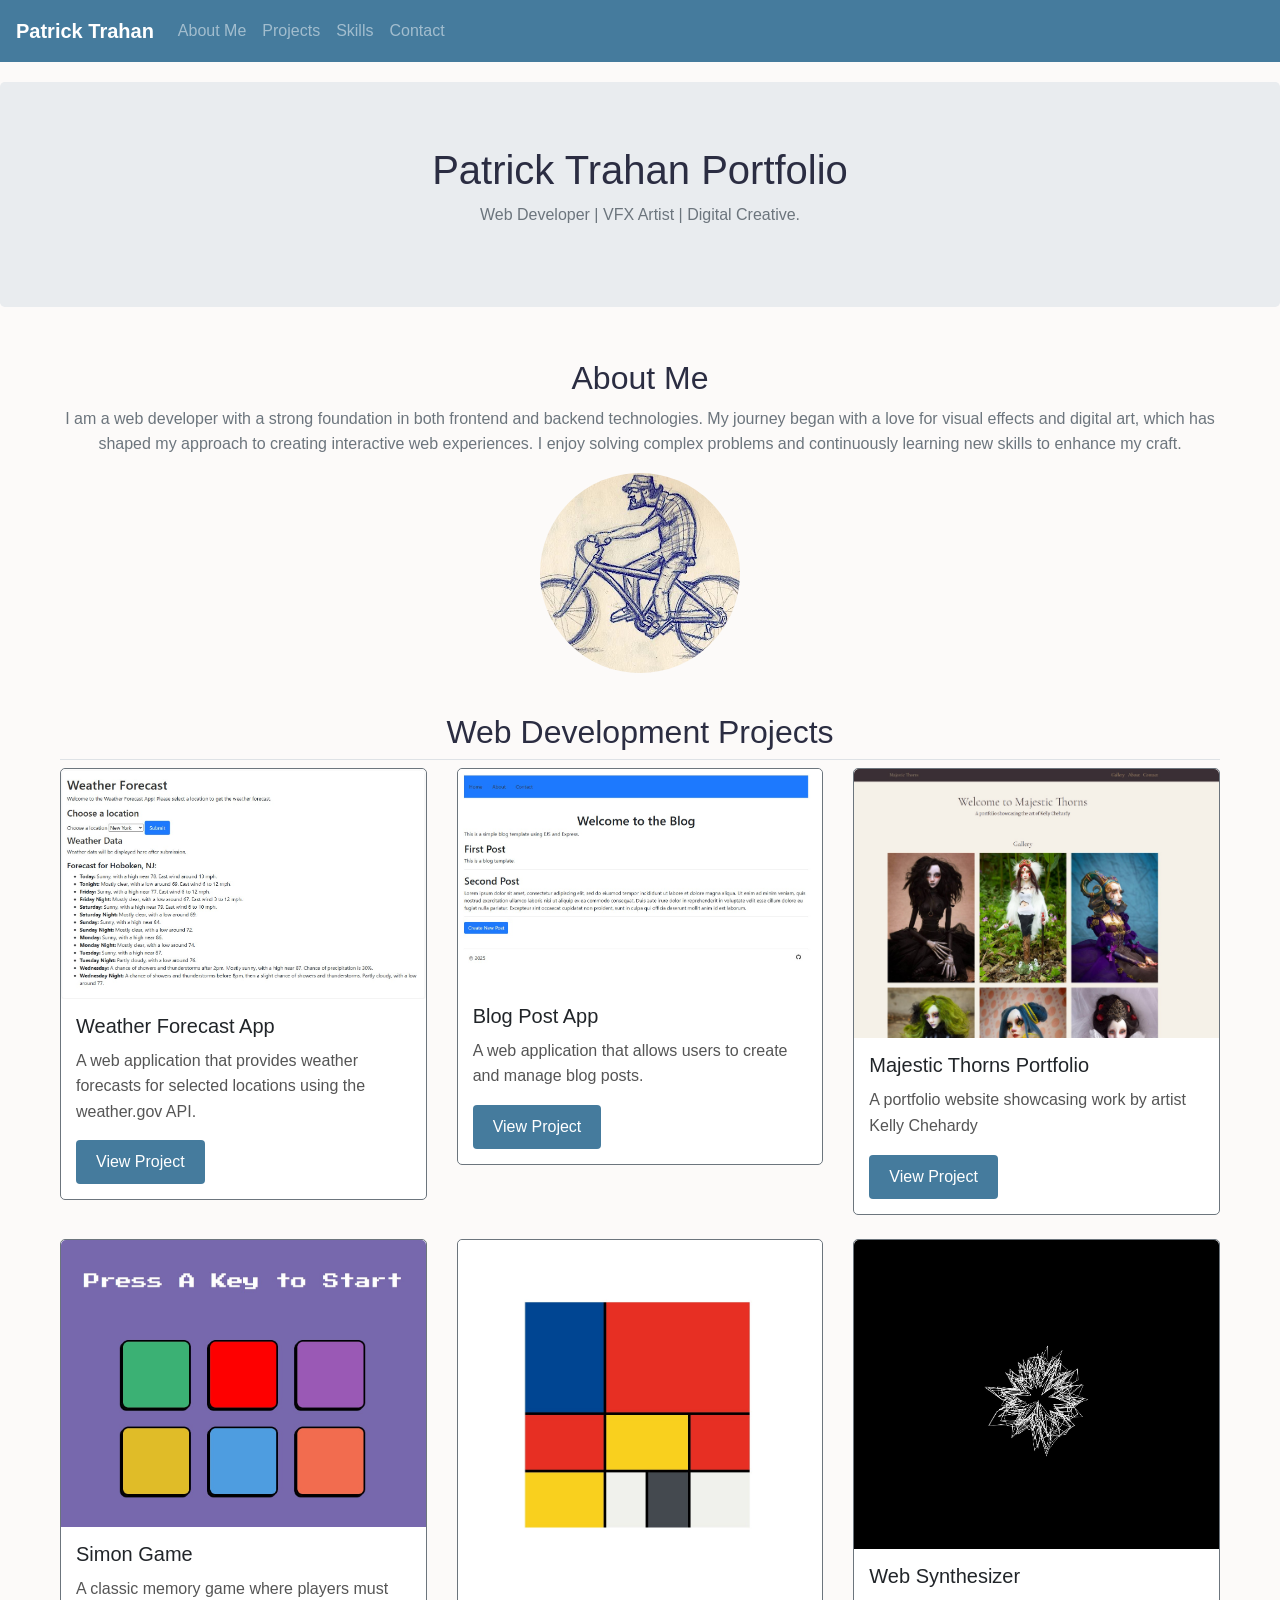
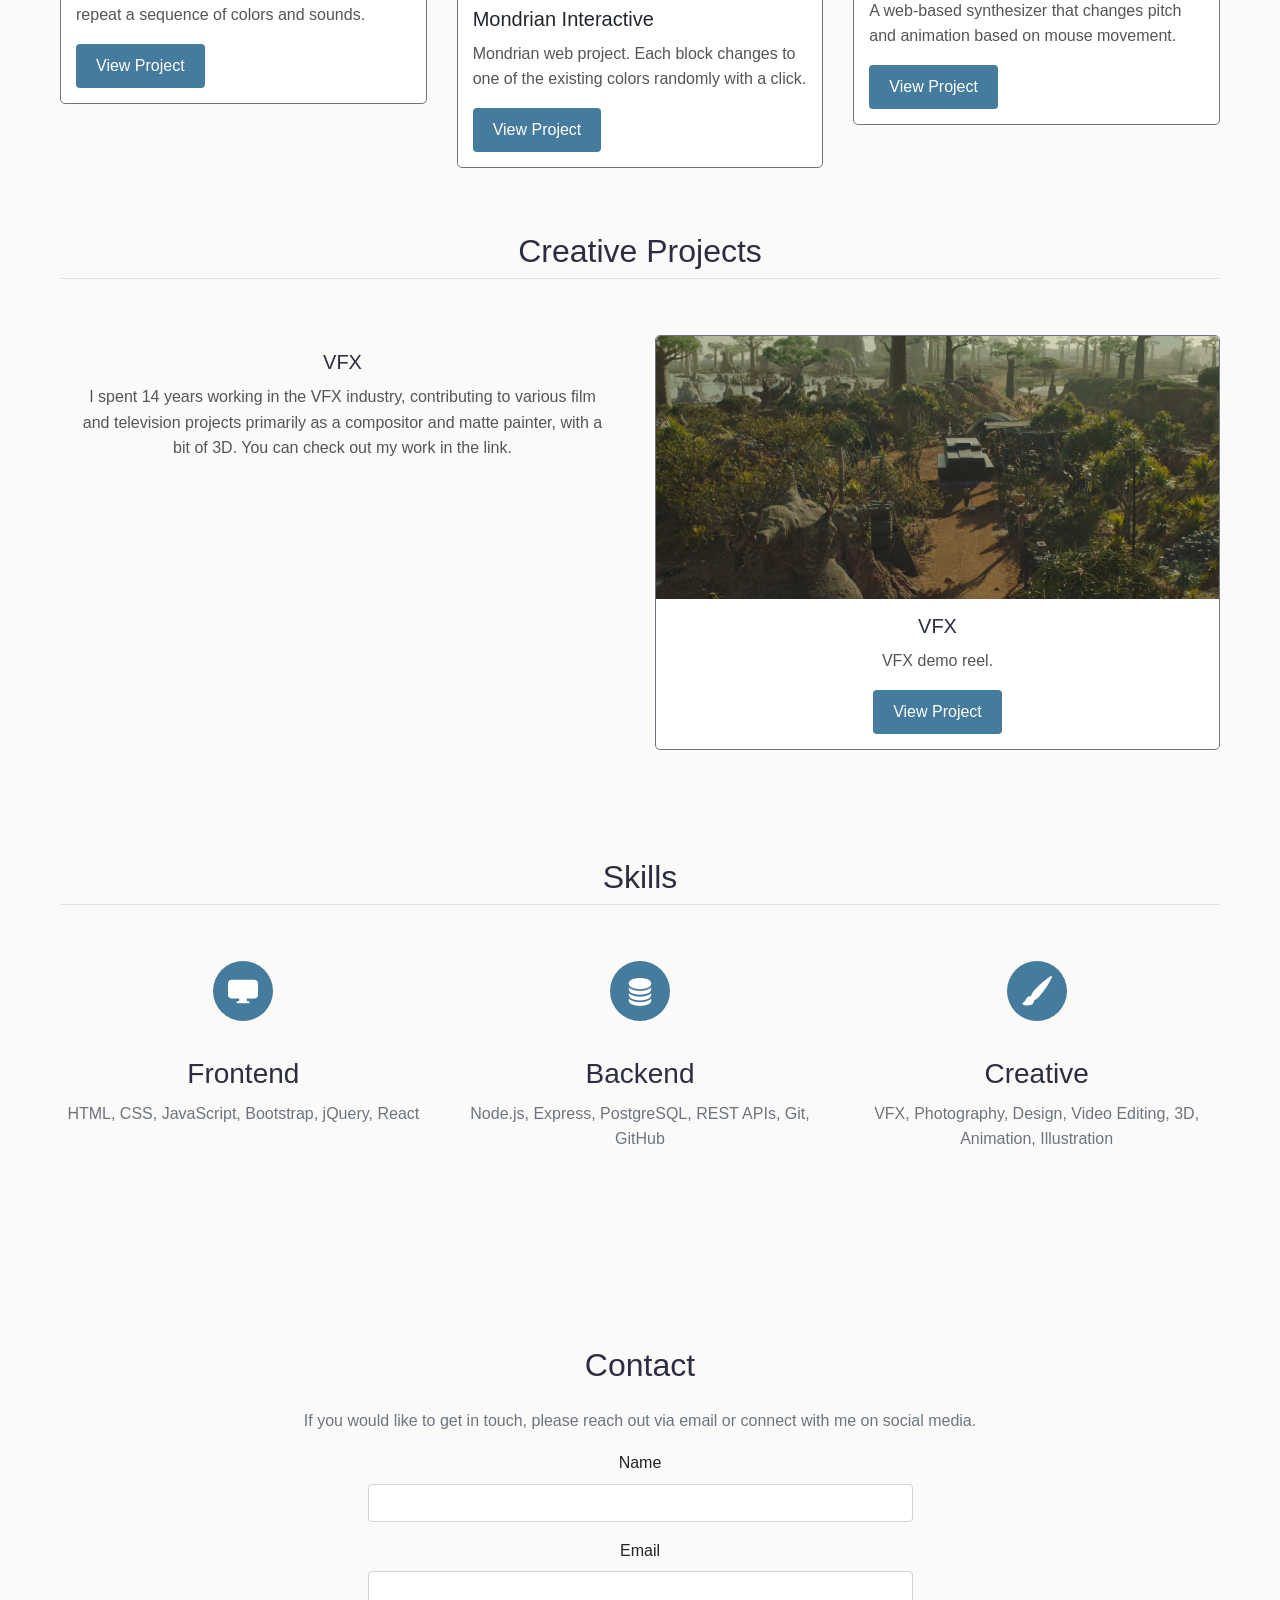
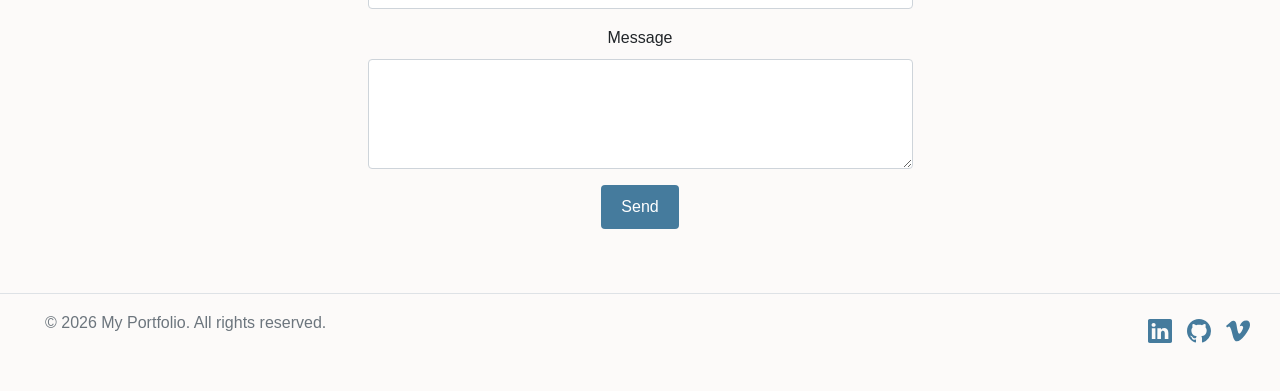
==== index.html @ fe9a3719 "Update index.html" ====
<!--1 page Bootstrap based portfolio website to showcase web dev and creative projects -->

<!DOCTYPE html>
<html lang="en">
<head>

<!-- Google tag (gtag.js) -->
<script async src="https://www.googletagmanager.com/gtag/js?id=G-KVRZ2BQHSN"></script>
<script>
  window.dataLayer = window.dataLayer || [];
  function gtag(){dataLayer.push(arguments);}
  gtag('js', new Date());

  gtag('config', 'G-KVRZ2BQHSN');
</script>
    
<body onload="createWaveAnimation()" id="welcome">
    <nav class="navbar navbar-expand-lg navbar-dark " >
        <a class="navbar-brand" href="#welcome" onclick="scrollToSection(event)">Patrick Trahan</a>
        <button class="navbar-toggler" type="button" data-toggle="collapse" data-target="#navbarNav" aria-controls="navbarNav" aria-expanded="false" aria-label="Toggle navigation" onclick="toggleMenu();">
            <span class="navbar-toggler-icon"></span>
        </button>
        <div class="collapse navbar-collapse animate" id="navbarNav">
            <ul class="navbar-nav ">
                <li class="nav-item">
                    <a class="nav-link" href="#about" onclick="scrollToSection(event)">About Me</a>
                </li>
                <li class="nav-item">
                    <a class="nav-link" href="#projects" onclick="scrollToSection(event)">Projects</a>
                </li>
                <li class="nav-item">
                    <a class="nav-link" href="#skills" onclick="scrollToSection(event)">Skills</a>
                </li>
                <li class="nav-item">
                    <a class="nav-link" href="#contact" onclick="scrollToSection(event)">Contact</a>
                </li>
                
            </ul>   
        </div>
    </nav>

    <meta charset="UTF-8">
    <meta name="viewport" content="width=device-width, initial-scale=1.0">
    <title>Patrick Trahan Portfolio</title>
    <link rel="stylesheet" href="https://stackpath.bootstrapcdn.com/bootstrap/4.5.2/css/bootstrap.min.css">
    <!-- Add Bootstrap icons -->
     
    <link rel="stylesheet" href="style.css">
    <link rel="stylesheet" href="https://cdnjs.cloudflare.com/ajax/libs/font-awesome/5.15.1/css/all.min.css">
</head>

    <!-- Jumbotron Section -->
    <header class="jumbotron text-center jumbotron-bg" >
        <h1>Patrick Trahan Portfolio</h1>
        <p>Web Developer | VFX Artist | Digital Creative.</p>
    </header>

    <!-- About Me Section -->
    <section id="about" class="container text-center">
        <h2>About Me</h2>
        <p> 
            I am a web developer with a strong foundation in both frontend and backend technologies. 
            My journey began with a love for visual effects and digital art, which has shaped my approach to 
            creating interactive web experiences. I enjoy solving complex problems and continuously 
            learning new skills to enhance my craft.
        </p>
        <img src="media/Bike.jpg" alt="Profile Picture" class="img-fluid rounded-circle" style="width: 200px; height: 200px; object-fit: cover;">  
    </section>


    <!-- Web Development Projects Section -->
    <section id="projects" class="container">
        <h2 class="text-center pb-2 border-bottom">Web Development Projects</h2>
        <div class="row">
    
            <!-- Weather App -->
            <div class="col-md-4">
                <div class="card mb-4">
                    <img src="media/WeatherData.jpg" class="card-img-top" alt="Weather Data">
                    <div class="card-body">
                        <h5 class="card-title">Weather Forecast App</h5>
                        <p class="card-text">A web application that provides weather forecasts for selected locations using the weather.gov API.</p>
                        <a target="_blank" href="https://github.com/patricktrahan/Weather_Data_API" class="btn btn-primary">View Project</a>
                    </div>
                </div>
            </div>

            <!-- Blog Post App -->
            <div class="col-md-4">
                <div class="card mb-4">
                    <img src="media/BlogPostTemplate.jpg" class="card-img-top" alt="Blog Post App">
                    <div class="card-body">
                        <h5 class="card-title">Blog Post App</h5>
                        <p class="card-text">A web application that allows users to create and manage blog posts.</p>
                        <a target="_blank" href="https://github.com/patricktrahan/Blog" class="btn btn-primary">View Project</a>
                    </div>
                </div>
            </div>

            <!-- Majestic Thorns Portfolio -->
            <div class="col-md-4">
                <div class="card mb-4">
                    <img src="media/Majestic_Thorns_001.jpg" class="card-img-top" alt="Portfolio Website">
                    <div class="card-body">
                        <h5 class="card-title">Majestic Thorns Portfolio</h5>
                        <p class="card-text">A portfolio website showcasing work by artist Kelly Chehardy</p>
                        <a target="_blank" href="https://www.majesticthorns.com/" class="btn btn-primary">View Project</a>
                    </div>
                </div>
            </div>

            <!-- Simon Game -->
            <div class="col-md-4">
                <div class="card mb-4">
                    <img src="media/SimonGame.jpg" class="card-img-top" alt="Simon Game">
                    <div class="card-body">
                        <h5 class="card-title">Simon Game</h5>
                        <p class="card-text">A classic memory game where players must repeat a sequence of colors and sounds. </p>
                        <a target="_blank" href="https://github.com/patricktrahan/Simon-Game" class="btn btn-primary">View Project</a>
                    </div>
                </div>
            </div>

            <!-- Mondrian Interactive -->
            <div class="col-md-4">
                <div class="card mb-4">
                    <img src="media/Mondrian.jpg" class="card-img-top" alt="Mondrian Interactive">
                    <div class="card-body">
                        <h5 class="card-title">Mondrian Interactive</h5>
                        <p class="card-text">Mondrian web project. Each block changes to one of the existing colors randomly with a click.</p>
                        <a target="_blank" href="https://github.com/patricktrahan/Mondrian-Interactive" class="btn btn-primary">View Project</a>
                    </div>
                </div>
            </div>

            <!-- Web Synthesizer -->
            <div class="col-md-4">
                <div class="card mb-4">
                    <img src="media/WebSynth.jpg" class="card-img-top" alt="Web Synthesizer">
                    <div class="card-body">
                        <h5 class="card-title">Web Synthesizer</h5>
                        <p class="card-text">A web-based synthesizer that changes pitch and animation based on mouse movement.</p>
                        <a target="_blank" href="https://github.com/patricktrahan/webSynthesizerTest01" class="btn btn-primary">View Project</a>
                    </div>
                </div>
            </div>
        </div>
    </section>

    <!-- Creative Projects Section -->
    <section id="creative-projects" class="container text-center">
        <h2 class="pb-2 border-bottom">Creative Projects</h2>
        <div class="row g-4 py-5 row-cols-1 row-cols-lg-2 ">
            <!-- VFX -->
            <div class="col md-4">
                <div class="">
                    <div class="card-body">
                        <h3 class="card-title">VFX</h3>
                        <p class="card-text">I spent 14 years working in the VFX industry, 
                            contributing to various film and television projects primarily
                            as a compositor and matte painter, with a bit of 3D. 
                            You can check out my work in the link.</p>
                    </div>
                </div>
            </div>
            <div class="col md-4">
                <div class="card">
                    <img src="media/VFX.jpg" class="card-img-top" alt="VFX Project">
                    <div class="card-body ">
                        <h3 class="card-title">VFX</h3>
                        <p class="card-text">VFX demo reel.</p>
                        <a target="_blank" href="https://vimeo.com/960723524?fl=pl&fe=sh" class="btn btn-primary">View Project</a>
                    </div>
                </div>
            </div>
        </div>
    </section>

    <!-- Skills Section -->
    <section id="skills" class="container text-center">
    <h2 class="pb-2 border-bottom">Skills</h2>
    <div class="row g-4 py-5 row-cols-1 row-cols-lg-3">
        <div class="feature col">
            <div
                class="feature-icon d-inline-flex align-items-center justify-content-center text-bg-primary bg-gradient fs-2 mb-3">
                <svg xmlns="http://www.w3.org/2000/svg" width="16" height="16" fill="currentColor" class="bi bi-display-fill"
                    viewBox="0 0 16 16">
                    <path
                        d="M6 12q0 1-.25 1.5H5a.5.5 0 0 0 0 1h6a.5.5 0 0 0 0-1h-.75Q10 13 10 12h4c2 0 2-2 2-2V4c0-2-2-2-2-2H2C0 2 0 4 0 4v6c0 2 2 2 2 2z" />
                </svg> </div>
            <h3 class="fs-2 text-body-emphasis">Frontend</h3>
            <p>HTML, CSS, JavaScript, Bootstrap, jQuery, React</p>
        </div>  
        <div class="feature col">
            <div
                class="feature-icon d-inline-flex align-items-center justify-content-center text-bg-primary bg-gradient fs-2 mb-3">
                <svg xmlns="http://www.w3.org/2000/svg" width="16" height="16" fill="currentColor" class="bi bi-database-fill"
                    viewBox="0 0 16 16">
                    <path
                        d="M3.904 1.777C4.978 1.289 6.427 1 8 1s3.022.289 4.096.777C13.125 2.245 14 2.993 14 4s-.875 1.755-1.904 2.223C11.022 6.711 9.573 7 8 7s-3.022-.289-4.096-.777C2.875 5.755 2 5.007 2 4s.875-1.755 1.904-2.223" />
                    <path
                        d="M2 6.161V7c0 1.007.875 1.755 1.904 2.223C4.978 9.71 6.427 10 8 10s3.022-.289 4.096-.777C13.125 8.755 14 8.007 14 7v-.839c-.457.432-1.004.751-1.49.972C11.278 7.693 9.682 8 8 8s-3.278-.307-4.51-.867c-.486-.22-1.033-.54-1.49-.972" />
                    <path
                        d="M2 9.161V10c0 1.007.875 1.755 1.904 2.223C4.978 12.711 6.427 13 8 13s3.022-.289 4.096-.777C13.125 11.755 14 11.007 14 10v-.839c-.457.432-1.004.751-1.49.972-1.232.56-2.828.867-4.51.867s-3.278-.307-4.51-.867c-.486-.22-1.033-.54-1.49-.972" />
                    <path
                        d="M2 12.161V13c0 1.007.875 1.755 1.904 2.223C4.978 15.711 6.427 16 8 16s3.022-.289 4.096-.777C13.125 14.755 14 14.007 14 13v-.839c-.457.432-1.004.751-1.49.972-1.232.56-2.828.867-4.51.867s-3.278-.307-4.51-.867c-.486-.22-1.033-.54-1.49-.972" />
                </svg>
               </svg> </div>
            <h3 class="fs-2 text-body-emphasis">Backend</h3>
            <p>Node.js, Express, PostgreSQL, REST APIs, Git, GitHub</p>
        </div>
        <div class="feature col">
            <div
                class="feature-icon d-inline-flex align-items-center justify-content-center text-bg-primary bg-gradient fs-2 mb-3">
                <svg xmlns="http://www.w3.org/2000/svg" width="16" height="16" fill="currentColor" class="bi bi-brush-fill"
                    viewBox="0 0 16 16">
                    <path
                        d="M15.825.12a.5.5 0 0 1 .132.584c-1.53 3.43-4.743 8.17-7.095 10.64a6.1 6.1 0 0 1-2.373 1.534c-.018.227-.06.538-.16.868-.201.659-.667 1.479-1.708 1.74a8.1 8.1 0 0 1-3.078.132 4 4 0 0 1-.562-.135 1.4 1.4 0 0 1-.466-.247.7.7 0 0 1-.204-.288.62.62 0 0 1 .004-.443c.095-.245.316-.38.461-.452.394-.197.625-.453.867-.826.095-.144.184-.297.287-.472l.117-.198c.151-.255.326-.54.546-.848.528-.739 1.201-.925 1.746-.896q.19.012.348.048c.062-.172.142-.38.238-.608.261-.619.658-1.419 1.187-2.069 2.176-2.67 6.18-6.206 9.117-8.104a.5.5 0 0 1 .596.04" />
                </svg> </div>
            <h3 class="fs-2 text-body-emphasis">Creative</h3>
            <p>VFX, Photography, Design, Video Editing, 3D, Animation, Illustration</p>
        </div>
    </div>
    </section>

    <!-- Contact Section -->
    <section id="contact" class="container text-center">
        <div class="container">
            <h2 class="mb-4 text-center">Contact</h2>
            <p>If you would like to get in touch, please reach out via email or connect with me on social media.</p>
            <div class="row justify-content-center">
                <div class="col-md-6">
                    <form action="https://formspree.io/f/movlpogo" method="POST">
                        <div class="mb-3">
                            <label>Name</label>
                            <input type="text" name="name" class="form-control" id="name" required>
                        </div>
                        <div class="mb-3">
                            <label>Email</label>
                            <input type="email" name="email" class="form-control" id="email" required>
                        </div>
                        <div class="mb-3">
                            <label>Message</label>
                            <textarea name="message" class="form-control" id="message" rows="4" required></textarea>
                        </div>
                        <button type="submit" class="btn btn-color">Send</button>
                    </form>
                </div>
            </div>
        </div>
    </section>

    <!--Footer Section -->
    <section>
        <footer class="d-flex flex-wrap justify-content-between align-items-center py-3 my-4 border-top text-center">
    <div class="col-md-4 d-flex align-items-center">
        <a href="/" class="mb-3 me-2 mb-md-0 text-muted text-decoration-none lh-1">
            <svg class="bi" width="30" height="24">
                <use xlink:href="#bootstrap"></use>
            </svg>
        </a>
        <p>&copy; <span id="currentYear"></span> My Portfolio. All rights reserved.</p>
    </div>

    <ul class="nav col-md-4 justify-content-end list-unstyled d-flex ">
        <li class="ms-3 "><a target="_blank" class="text-muted " href="https://www.linkedin.com/in/patricktrahan/"><svg xmlns="http://www.w3.org/2000/svg" width="16" height="16" fill="currentColor" class="bi bi-linkedin social"
            viewBox="0 0 16 16">
            <path
                d="M0 1.146C0 .513.526 0 1.175 0h13.65C15.474 0 16 .513 16 1.146v13.708c0 .633-.526 1.146-1.175 1.146H1.175C.526 16 0 15.487 0 14.854zm4.943 12.248V6.169H2.542v7.225zm-1.2-8.212c.837 0 1.358-.554 1.358-1.248-.015-.709-.52-1.248-1.342-1.248S2.4 3.226 2.4 3.934c0 .694.521 1.248 1.327 1.248zm4.908 8.212V9.359c0-.216.016-.432.08-.586.173-.431.568-.878 1.232-.878.869 0 1.216.662 1.216 1.634v3.865h2.401V9.25c0-2.22-1.184-3.252-2.764-3.252-1.274 0-1.845.7-2.165 1.193v.025h-.016l.016-.025V6.169h-2.4c.03.678 0 7.225 0 7.225z" />
        </svg></a></li>
        <li class="ms-3"><a target="_blank" class="text-muted" href="https://github.com/patricktrahan"><svg xmlns="http://www.w3.org/2000/svg" width="16" height="16" fill="currentColor" class="bi bi-github social"
            viewBox="0 0 16 16">
            <path
                d="M8 0C3.58 0 0 3.58 0 8c0 3.54 2.29 6.53 5.47 7.59.4.07.55-.17.55-.38 0-.19-.01-.82-.01-1.49-2.01.37-2.53-.49-2.69-.94-.09-.23-.48-.94-.82-1.13-.28-.15-.68-.52-.01-.53.63-.01 1.08.58 1.23.82.72 1.21 1.87.87 2.33.66.07-.52.28-.87.51-1.07-1.78-.2-3.64-.89-3.64-3.95 0-.87.31-1.59.82-2.15-.08-.2-.36-1.02.08-2.12 0 0 .67-.21 2.2.82.64-.18 1.32-.27 2-.27s1.36.09 2 .27c1.53-1.04 2.2-.82 2.2-.82.44 1.1.16 1.92.08 2.12.51.56.82 1.27.82 2.15 0 3.07-1.87 3.75-3.65 3.95.29.25.54.73.54 1.48 0 1.07-.01 1.93-.01 2.2 0 .21.15.46.55.38A8.01 8.01 0 0 0 16 8c0-4.42-3.58-8-8-8" />
        </svg></a></li>
        <!-- vimeo -->
        <li class="ms-3"><a target="_blank" class="text-muted" href="https://vimeo.com/user2691480"><svg xmlns="http://www.w3.org/2000/svg" width="16" height="16" fill="currentColor" class="bi bi-vimeo social"
            viewBox="0 0 16 16">
            <path
                d="M15.992 4.204q-.106 2.334-3.262 6.393-3.263 4.243-5.522 4.243-1.4 0-2.367-2.583L3.55 7.523Q2.83 4.939 2.007 4.94q-.178.001-1.254.754L0 4.724a210 210 0 0 0 2.334-2.081q1.581-1.364 2.373-1.437 1.865-.185 2.298 2.553.466 2.952.646 3.666.54 2.447 1.186 2.445.5 0 1.508-1.587 1.006-1.587 1.077-2.415.144-1.37-1.077-1.37a3 3 0 0 0-1.185.261q1.183-3.86 4.508-3.756 2.466.075 2.324 3.2z" />
        </svg></a></li>
    </ul>
</footer>
</section>


<!-- Scripts -->
<script src="script.js"></script>

</body>

</html>
---- style.css ----
body {
    font-family: Arial, sans-serif;
    line-height: 1.6;
    background-color: #fcfaf9;
}
h1, h2, h3 {
    color: #2B2D42;
} 

p {
    color: #6C757D;
}
a {
    color: #6C757D;
    text-decoration: none;
}
a:hover {
    color: #F4A261;
    text-decoration: none;
    transition: color 0.3s ease-in-out;
}

.light-text {
    color: #ffffff;
}


.btn {
    background-color: #457B9D;
    color: white;
    border: none;
    padding: 10px 20px;
    cursor: pointer;
}
.btn:hover {
    background-color: #F4A261;
}

.navbar {
    background-color: #457B9D;
    margin-bottom: 20px;
    position: sticky;
    top: 0;
    z-index: 1000;
}
.navbar-brand {
    font-weight: bold;
}
.navbar-nav .nav-link {
    padding: 10px 15px;

}

.container {
    max-width: 1200px;
    margin: auto;
    padding: 20px;
}
img {
    max-width: 100%;
    height: auto;
}
.card {
    border: 1px solid #6C757D;
    border-radius: 5px;
    margin-bottom: 20px;
}
.card img {
    border-top-left-radius: 5px;
    border-top-right-radius: 5px;
}
.card-body {
    padding: 15px;
}
.card-title {
    font-size: 1.25rem;
    margin-bottom: 10px;
}
.card-text {
    color: #555;
}
.footer {
    text-align: center;
    padding: 20px;
    background-color: #f8f9fa;
    margin-top: 20px;
}


.navbar-toggler {
    border: none;
}

.feature {
    margin-bottom: 70px;
}

.feature-icon {
    width: 60px;
    height: 60px;
    border-radius: 50%;
    background-color: #457B9D;
    color: white;
    display: flex;
    align-items: center;
    justify-content: center;
}

.feature-icon svg {
    width: 30px;
    height: 30px;
}

.feature h3 {
    margin-top: 20px;
}

.feature p {
    margin-top: 10px;
}

.social {
    color: #457B9D;
    transition: color 0.3s ease;
    font-size: 1.5rem;
    margin-right: 15px;
    width: 24px;
    height: 24px;
}

.social:hover {
    color: #F4A261;
}

@keyframes slideIn {
    from {
        transform: translateY(-20px);
        opacity: 0;
    }
    to {
        transform: translateY(0);
        opacity: 1;
    }
}
@media (max-width: 768px) {
    .navbar-nav {
        text-align: center;
        transition: all 0.3s ease-in-out;

    }
    .navbar-nav .nav-link {
        padding: 10px;
    }
}
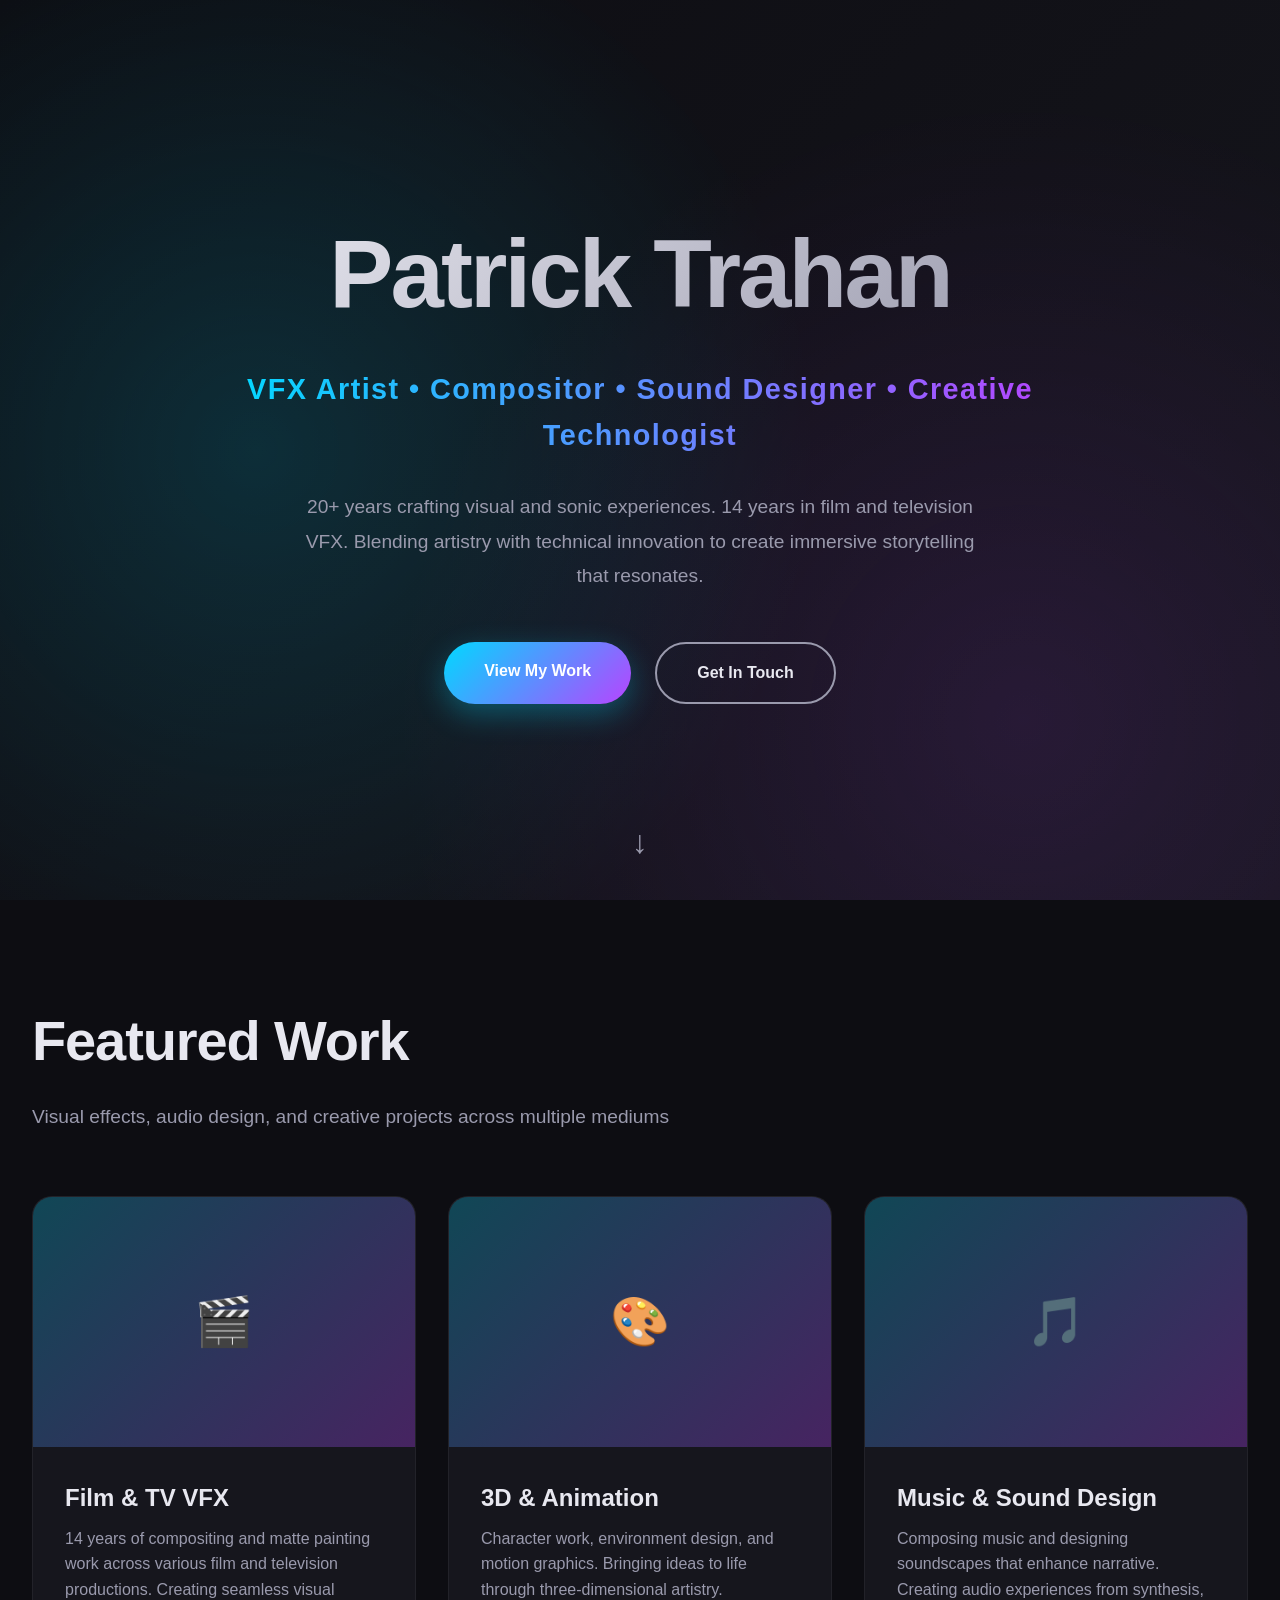
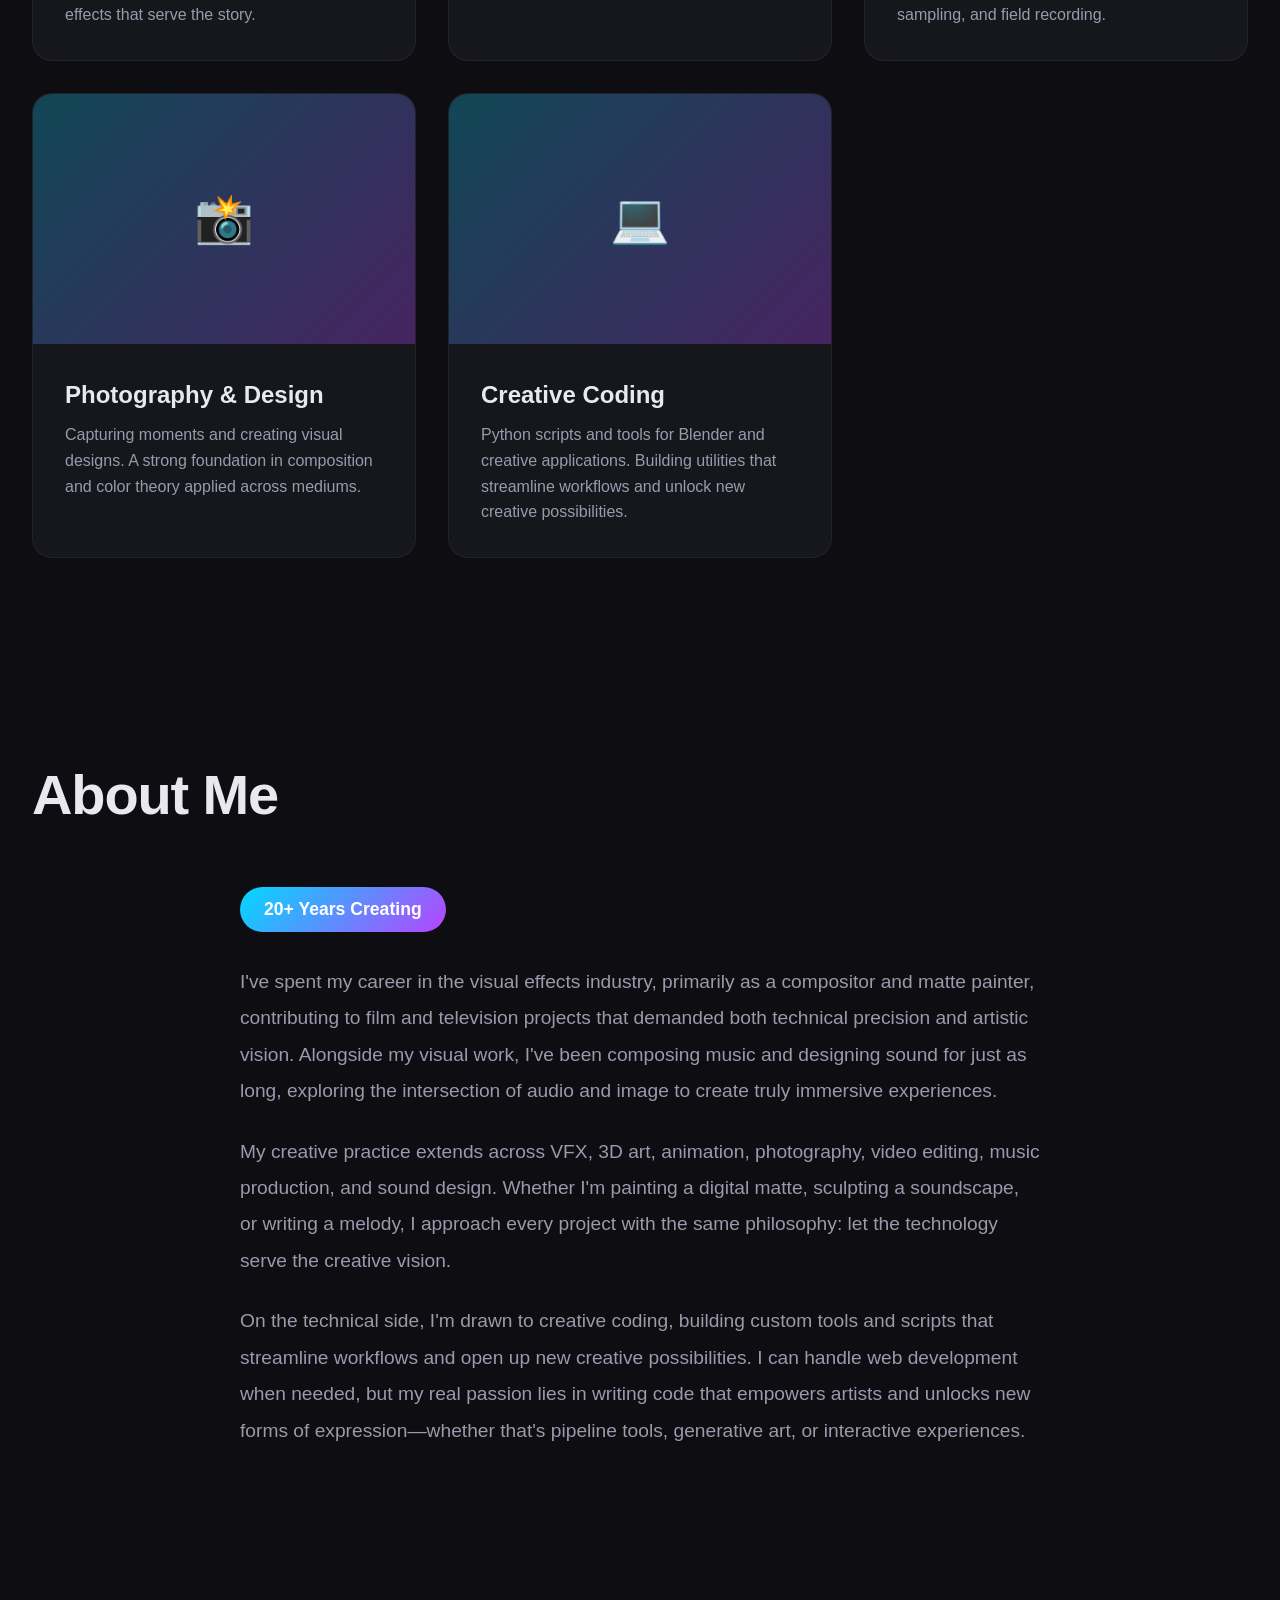
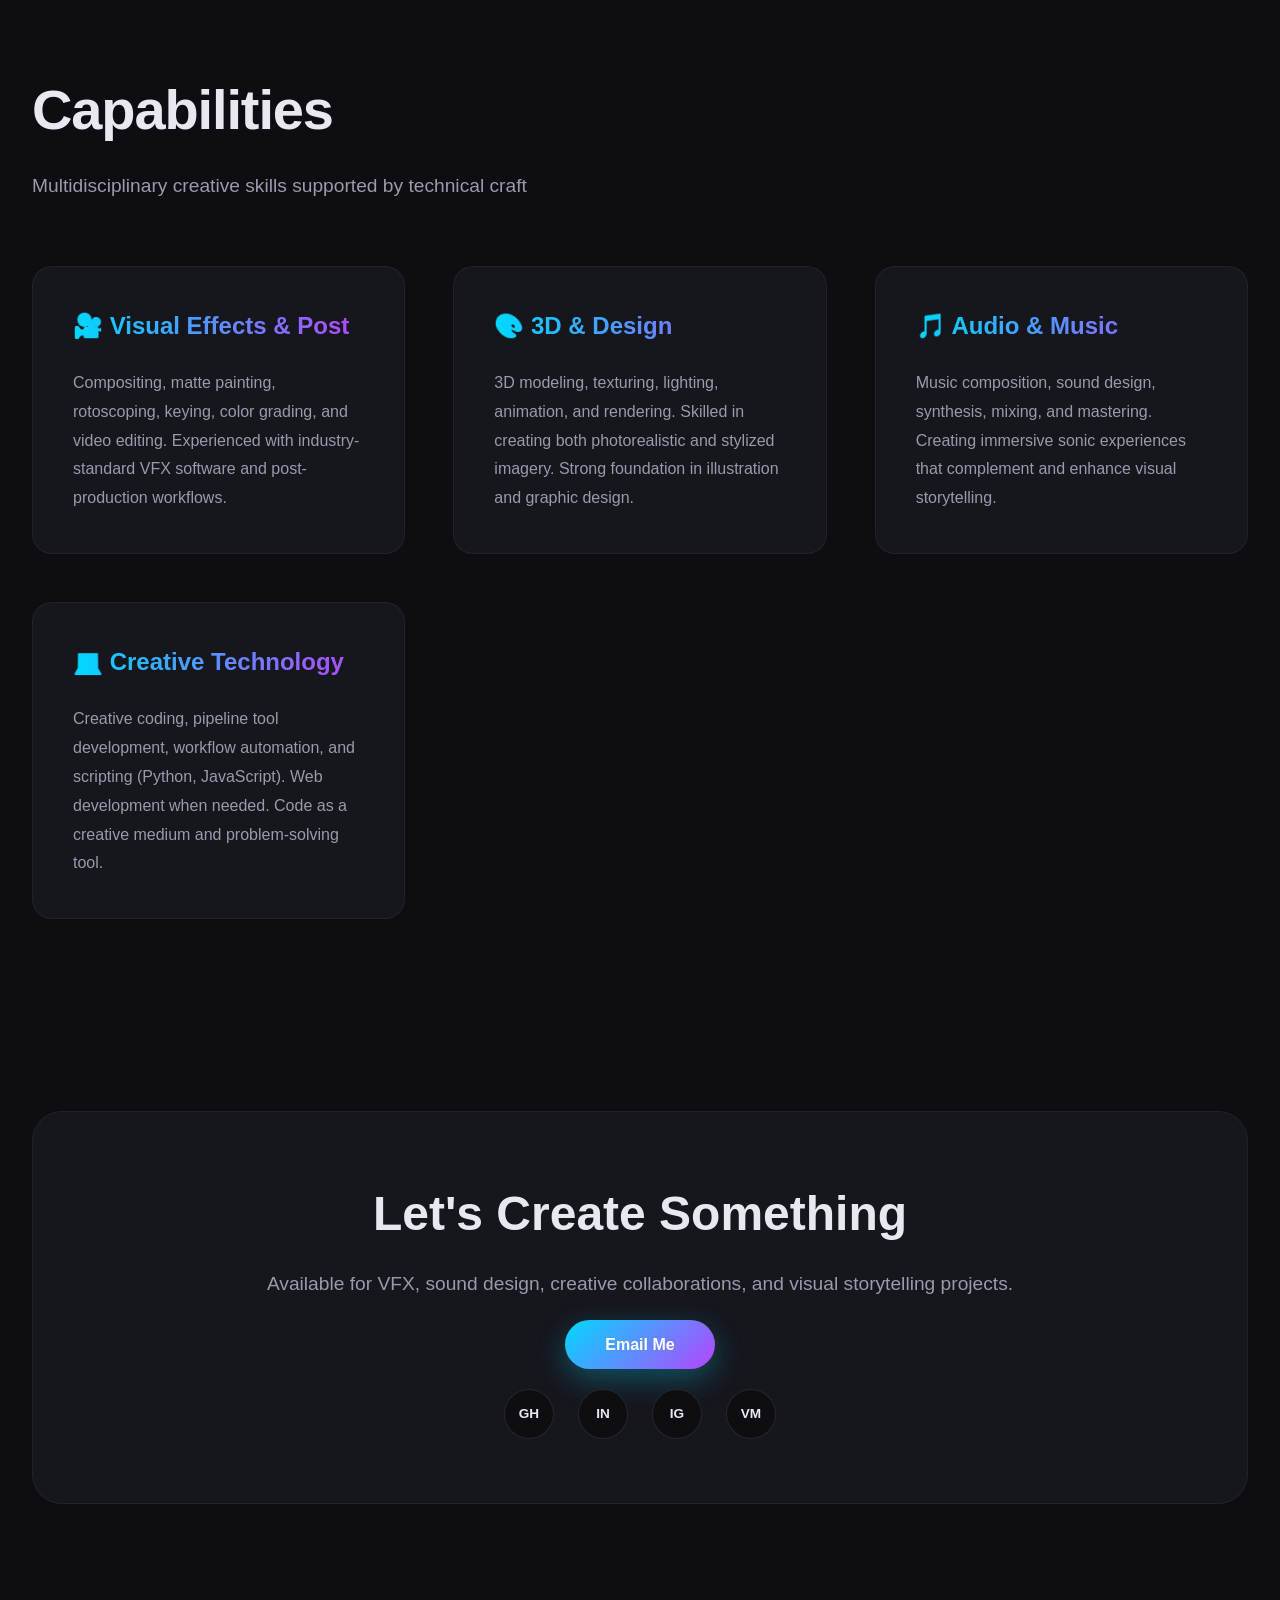
==== commit 6e4d54d9: "Init" ====
--- a/index.html
+++ b/index.html
@@ -1,294 +1,414 @@
-<!--1 page Bootstrap based portfolio website to showcase web dev and creative projects -->
-
 <!DOCTYPE html>
 <html lang="en">
 <head>
-
-<!-- Google tag (gtag.js) -->
-<script async src="https://www.googletagmanager.com/gtag/js?id=G-KVRZ2BQHSN"></script>
-<script>
-  window.dataLayer = window.dataLayer || [];
-  function gtag(){dataLayer.push(arguments);}
-  gtag('js', new Date());
-
-  gtag('config', 'G-KVRZ2BQHSN');
-</script>
-    
-<body onload="createWaveAnimation()" id="welcome">
-    <nav class="navbar navbar-expand-lg navbar-dark " >
-        <a class="navbar-brand" href="#welcome" onclick="scrollToSection(event)">Patrick Trahan</a>
-        <button class="navbar-toggler" type="button" data-toggle="collapse" data-target="#navbarNav" aria-controls="navbarNav" aria-expanded="false" aria-label="Toggle navigation" onclick="toggleMenu();">
-            <span class="navbar-toggler-icon"></span>
-        </button>
-        <div class="collapse navbar-collapse animate" id="navbarNav">
-            <ul class="navbar-nav ">
-                <li class="nav-item">
-                    <a class="nav-link" href="#about" onclick="scrollToSection(event)">About Me</a>
-                </li>
-                <li class="nav-item">
-                    <a class="nav-link" href="#projects" onclick="scrollToSection(event)">Projects</a>
-                </li>
-                <li class="nav-item">
-                    <a class="nav-link" href="#skills" onclick="scrollToSection(event)">Skills</a>
-                </li>
-                <li class="nav-item">
-                    <a class="nav-link" href="#contact" onclick="scrollToSection(event)">Contact</a>
-                </li>
-                
-            </ul>   
-        </div>
-    </nav>
-
     <meta charset="UTF-8">
     <meta name="viewport" content="width=device-width, initial-scale=1.0">
-    <title>Patrick Trahan Portfolio</title>
-    <link rel="stylesheet" href="https://stackpath.bootstrapcdn.com/bootstrap/4.5.2/css/bootstrap.min.css">
-    <!-- Add Bootstrap icons -->
-     
-    <link rel="stylesheet" href="style.css">
-    <link rel="stylesheet" href="https://cdnjs.cloudflare.com/ajax/libs/font-awesome/5.15.1/css/all.min.css">
+    <title>Patrick Trahan - VFX Artist & Digital Creative</title>
+    <link rel="stylesheet" href="styles.css">
 </head>
-
-    <!-- Jumbotron Section -->
-    <header class="jumbotron text-center jumbotron-bg" >
-        <h1>Patrick Trahan Portfolio</h1>
-        <p>Web Developer | VFX Artist | Digital Creative.</p>
-    </header>
-
-    <!-- About Me Section -->
-    <section id="about" class="container text-center">
-        <h2>About Me</h2>
-        <p> 
-            I am a web developer with a strong foundation in both frontend and backend technologies. 
-            My journey began with a love for visual effects and digital art, which has shaped my approach to 
-            creating interactive web experiences. I enjoy solving complex problems and continuously 
-            learning new skills to enhance my craft.
-        </p>
-        <img src="media/Bike.jpg" alt="Profile Picture" class="img-fluid rounded-circle" style="width: 200px; height: 200px; object-fit: cover;">  
+<body>
+    <!-- Hero Section -->
+    <section class="hero">
+        <div class="hero-content">
+            <h1>Patrick Trahan</h1>
+            <div class="tagline">VFX Artist • Compositor • Sound Designer • Creative Technologist</div>
+            <p>20+ years crafting visual and sonic experiences. 14 years in film and television VFX. Blending artistry with technical innovation to create immersive storytelling that resonates.</p>
+            <div class="cta-buttons">
+                <a href="#work" class="btn btn-primary">View My Work</a>
+                <a href="#contact" class="btn btn-secondary">Get In Touch</a>
+            </div>
+        </div>
+        <div class="scroll-indicator">↓</div>
     </section>
 
-
-    <!-- Web Development Projects Section -->
-    <section id="projects" class="container">
-        <h2 class="text-center pb-2 border-bottom">Web Development Projects</h2>
-        <div class="row">
-    
-            <!-- Weather App -->
-            <div class="col-md-4">
-                <div class="card mb-4">
-                    <img src="media/WeatherData.jpg" class="card-img-top" alt="Weather Data">
-                    <div class="card-body">
-                        <h5 class="card-title">Weather Forecast App</h5>
-                        <p class="card-text">A web application that provides weather forecasts for selected locations using the weather.gov API.</p>
-                        <a target="_blank" href="https://github.com/patricktrahan/Weather_Data_API" class="btn btn-primary">View Project</a>
-                    </div>
-                </div>
-            </div>
-
-            <!-- Blog Post App -->
-            <div class="col-md-4">
-                <div class="card mb-4">
-                    <img src="media/BlogPostTemplate.jpg" class="card-img-top" alt="Blog Post App">
-                    <div class="card-body">
-                        <h5 class="card-title">Blog Post App</h5>
-                        <p class="card-text">A web application that allows users to create and manage blog posts.</p>
-                        <a target="_blank" href="https://github.com/patricktrahan/Blog" class="btn btn-primary">View Project</a>
-                    </div>
-                </div>
-            </div>
-
-            <!-- Majestic Thorns Portfolio -->
-            <div class="col-md-4">
-                <div class="card mb-4">
-                    <img src="media/Majestic_Thorns_001.jpg" class="card-img-top" alt="Portfolio Website">
-                    <div class="card-body">
-                        <h5 class="card-title">Majestic Thorns Portfolio</h5>
-                        <p class="card-text">A portfolio website showcasing work by artist Kelly Chehardy</p>
-                        <a target="_blank" href="https://www.majesticthorns.com/" class="btn btn-primary">View Project</a>
-                    </div>
-                </div>
-            </div>
-
-            <!-- Simon Game -->
-            <div class="col-md-4">
-                <div class="card mb-4">
-                    <img src="media/SimonGame.jpg" class="card-img-top" alt="Simon Game">
-                    <div class="card-body">
-                        <h5 class="card-title">Simon Game</h5>
-                        <p class="card-text">A classic memory game where players must repeat a sequence of colors and sounds. </p>
-                        <a target="_blank" href="https://github.com/patricktrahan/Simon-Game" class="btn btn-primary">View Project</a>
-                    </div>
-                </div>
-            </div>
-
-            <!-- Mondrian Interactive -->
-            <div class="col-md-4">
-                <div class="card mb-4">
-                    <img src="media/Mondrian.jpg" class="card-img-top" alt="Mondrian Interactive">
-                    <div class="card-body">
-                        <h5 class="card-title">Mondrian Interactive</h5>
-                        <p class="card-text">Mondrian web project. Each block changes to one of the existing colors randomly with a click.</p>
-                        <a target="_blank" href="https://github.com/patricktrahan/Mondrian-Interactive" class="btn btn-primary">View Project</a>
-                    </div>
-                </div>
-            </div>
-
-            <!-- Web Synthesizer -->
-            <div class="col-md-4">
-                <div class="card mb-4">
-                    <img src="media/WebSynth.jpg" class="card-img-top" alt="Web Synthesizer">
-                    <div class="card-body">
-                        <h5 class="card-title">Web Synthesizer</h5>
-                        <p class="card-text">A web-based synthesizer that changes pitch and animation based on mouse movement.</p>
-                        <a target="_blank" href="https://github.com/patricktrahan/webSynthesizerTest01" class="btn btn-primary">View Project</a>
-                    </div>
+    <!-- Work Section -->
+    <section id="work">
+        <h2 class="section-title">Featured Work</h2>
+        <p class="section-subtitle">Visual effects, audio design, and creative projects across multiple mediums</p>
+        
+        <div class="work-grid">
+            <div class="work-card" data-modal="vfx">
+                <div class="work-image">🎬</div>
+                <div class="work-content">
+                    <h3 class="work-title">Film & TV VFX</h3>
+                    <p class="work-description">14 years of compositing and matte painting work across various film and television productions. Creating seamless visual effects that serve the story.</p>
+                </div>
+            </div>
+            
+            <div class="work-card" data-modal="3d">
+                <div class="work-image">🎨</div>
+                <div class="work-content">
+                    <h3 class="work-title">3D & Animation</h3>
+                    <p class="work-description">Character work, environment design, and motion graphics. Bringing ideas to life through three-dimensional artistry.</p>
+                </div>
+            </div>
+            
+            <div class="work-card" data-modal="audio">
+                <div class="work-image">🎵</div>
+                <div class="work-content">
+                    <h3 class="work-title">Music & Sound Design</h3>
+                    <p class="work-description">Composing music and designing soundscapes that enhance narrative. Creating audio experiences from synthesis, sampling, and field recording.</p>
+                </div>
+            </div>
+
+            <div class="work-card" data-modal="photo">
+                <div class="work-image">📸</div>
+                <div class="work-content">
+                    <h3 class="work-title">Photography & Design</h3>
+                    <p class="work-description">Capturing moments and creating visual designs. A strong foundation in composition and color theory applied across mediums.</p>
+                </div>
+            </div>
+
+            <div class="work-card" data-modal="code">
+                <div class="work-image">💻</div>
+                <div class="work-content">
+                    <h3 class="work-title">Creative Coding</h3>
+                    <p class="work-description">Python scripts and tools for Blender and creative applications. Building utilities that streamline workflows and unlock new creative possibilities.</p>
                 </div>
             </div>
         </div>
     </section>
 
-    <!-- Creative Projects Section -->
-    <section id="creative-projects" class="container text-center">
-        <h2 class="pb-2 border-bottom">Creative Projects</h2>
-        <div class="row g-4 py-5 row-cols-1 row-cols-lg-2 ">
-            <!-- VFX -->
-            <div class="col md-4">
-                <div class="">
-                    <div class="card-body">
-                        <h3 class="card-title">VFX</h3>
-                        <p class="card-text">I spent 14 years working in the VFX industry, 
-                            contributing to various film and television projects primarily
-                            as a compositor and matte painter, with a bit of 3D. 
-                            You can check out my work in the link.</p>
-                    </div>
-                </div>
-            </div>
-            <div class="col md-4">
-                <div class="card">
-                    <img src="media/VFX.jpg" class="card-img-top" alt="VFX Project">
-                    <div class="card-body ">
-                        <h3 class="card-title">VFX</h3>
-                        <p class="card-text">VFX demo reel.</p>
-                        <a target="_blank" href="https://vimeo.com/960723524?fl=pl&fe=sh" class="btn btn-primary">View Project</a>
-                    </div>
-                </div>
-            </div>
+    <!-- About Section -->
+    <section id="about">
+        <h2 class="section-title">About Me</h2>
+        <div class="about-content">
+            <div class="years-badge">20+ Years Creating</div>
+            <p>
+                 I've spent my career in the visual effects industry, primarily as a compositor and matte painter, contributing to film and television projects that demanded both technical precision and artistic vision. Alongside my visual work, I've been composing music and designing sound for just as long, exploring the intersection of audio and image to create truly immersive experiences.
+            </p>
+            <p>
+                My creative practice extends across VFX, 3D art, animation, photography, video editing, music production, and sound design. Whether I'm painting a digital matte, sculpting a soundscape, or writing a melody, I approach every project with the same philosophy: let the technology serve the creative vision. 
+            </p>
+            <p>
+                On the technical side, I'm drawn to creative coding, building custom tools and scripts that streamline workflows and open up new creative possibilities. I can handle web development when needed, but my real passion lies in writing code that empowers artists and unlocks new forms of expression—whether that's pipeline tools, generative art, or interactive experiences.
+            </p>
         </div>
     </section>
 
     <!-- Skills Section -->
-    <section id="skills" class="container text-center">
-    <h2 class="pb-2 border-bottom">Skills</h2>
-    <div class="row g-4 py-5 row-cols-1 row-cols-lg-3">
-        <div class="feature col">
-            <div
-                class="feature-icon d-inline-flex align-items-center justify-content-center text-bg-primary bg-gradient fs-2 mb-3">
-                <svg xmlns="http://www.w3.org/2000/svg" width="16" height="16" fill="currentColor" class="bi bi-display-fill"
-                    viewBox="0 0 16 16">
-                    <path
-                        d="M6 12q0 1-.25 1.5H5a.5.5 0 0 0 0 1h6a.5.5 0 0 0 0-1h-.75Q10 13 10 12h4c2 0 2-2 2-2V4c0-2-2-2-2-2H2C0 2 0 4 0 4v6c0 2 2 2 2 2z" />
-                </svg> </div>
-            <h3 class="fs-2 text-body-emphasis">Frontend</h3>
-            <p>HTML, CSS, JavaScript, Bootstrap, jQuery, React</p>
-        </div>  
-        <div class="feature col">
-            <div
-                class="feature-icon d-inline-flex align-items-center justify-content-center text-bg-primary bg-gradient fs-2 mb-3">
-                <svg xmlns="http://www.w3.org/2000/svg" width="16" height="16" fill="currentColor" class="bi bi-database-fill"
-                    viewBox="0 0 16 16">
-                    <path
-                        d="M3.904 1.777C4.978 1.289 6.427 1 8 1s3.022.289 4.096.777C13.125 2.245 14 2.993 14 4s-.875 1.755-1.904 2.223C11.022 6.711 9.573 7 8 7s-3.022-.289-4.096-.777C2.875 5.755 2 5.007 2 4s.875-1.755 1.904-2.223" />
-                    <path
-                        d="M2 6.161V7c0 1.007.875 1.755 1.904 2.223C4.978 9.71 6.427 10 8 10s3.022-.289 4.096-.777C13.125 8.755 14 8.007 14 7v-.839c-.457.432-1.004.751-1.49.972C11.278 7.693 9.682 8 8 8s-3.278-.307-4.51-.867c-.486-.22-1.033-.54-1.49-.972" />
-                    <path
-                        d="M2 9.161V10c0 1.007.875 1.755 1.904 2.223C4.978 12.711 6.427 13 8 13s3.022-.289 4.096-.777C13.125 11.755 14 11.007 14 10v-.839c-.457.432-1.004.751-1.49.972-1.232.56-2.828.867-4.51.867s-3.278-.307-4.51-.867c-.486-.22-1.033-.54-1.49-.972" />
-                    <path
-                        d="M2 12.161V13c0 1.007.875 1.755 1.904 2.223C4.978 15.711 6.427 16 8 16s3.022-.289 4.096-.777C13.125 14.755 14 14.007 14 13v-.839c-.457.432-1.004.751-1.49.972-1.232.56-2.828.867-4.51.867s-3.278-.307-4.51-.867c-.486-.22-1.033-.54-1.49-.972" />
-                </svg>
-               </svg> </div>
-            <h3 class="fs-2 text-body-emphasis">Backend</h3>
-            <p>Node.js, Express, PostgreSQL, REST APIs, Git, GitHub</p>
-        </div>
-        <div class="feature col">
-            <div
-                class="feature-icon d-inline-flex align-items-center justify-content-center text-bg-primary bg-gradient fs-2 mb-3">
-                <svg xmlns="http://www.w3.org/2000/svg" width="16" height="16" fill="currentColor" class="bi bi-brush-fill"
-                    viewBox="0 0 16 16">
-                    <path
-                        d="M15.825.12a.5.5 0 0 1 .132.584c-1.53 3.43-4.743 8.17-7.095 10.64a6.1 6.1 0 0 1-2.373 1.534c-.018.227-.06.538-.16.868-.201.659-.667 1.479-1.708 1.74a8.1 8.1 0 0 1-3.078.132 4 4 0 0 1-.562-.135 1.4 1.4 0 0 1-.466-.247.7.7 0 0 1-.204-.288.62.62 0 0 1 .004-.443c.095-.245.316-.38.461-.452.394-.197.625-.453.867-.826.095-.144.184-.297.287-.472l.117-.198c.151-.255.326-.54.546-.848.528-.739 1.201-.925 1.746-.896q.19.012.348.048c.062-.172.142-.38.238-.608.261-.619.658-1.419 1.187-2.069 2.176-2.67 6.18-6.206 9.117-8.104a.5.5 0 0 1 .596.04" />
-                </svg> </div>
-            <h3 class="fs-2 text-body-emphasis">Creative</h3>
-            <p>VFX, Photography, Design, Video Editing, 3D, Animation, Illustration</p>
-        </div>
-    </div>
+    <section id="skills">
+        <h2 class="section-title">Capabilities</h2>
+        <p class="section-subtitle">Multidisciplinary creative skills supported by technical craft</p>
+        
+        <div class="skills-container">
+            <div class="skill-category">
+                <h3>🎥 Visual Effects & Post</h3>
+                <p>Compositing, matte painting, rotoscoping, keying, color grading, and video editing. Experienced with industry-standard VFX software and post-production workflows.</p>
+            </div>
+            
+            <div class="skill-category">
+                <h3>🎨 3D & Design</h3>
+                <p>3D modeling, texturing, lighting, animation, and rendering. Skilled in creating both photorealistic and stylized imagery. Strong foundation in illustration and graphic design.</p>
+            </div>
+
+            <div class="skill-category">
+                <h3>🎵 Audio & Music</h3>
+                <p>Music composition, sound design, synthesis, mixing, and mastering. Creating immersive sonic experiences that complement and enhance visual storytelling.</p>
+            </div>
+            
+            <div class="skill-category">
+                <h3>💻 Creative Technology</h3>
+                <p>Creative coding, pipeline tool development, workflow automation, and scripting (Python, JavaScript). Web development when needed. Code as a creative medium and problem-solving tool.</p>
+            </div>
+        </div>
     </section>
 
     <!-- Contact Section -->
-    <section id="contact" class="container text-center">
-        <div class="container">
-            <h2 class="mb-4 text-center">Contact</h2>
-            <p>If you would like to get in touch, please reach out via email or connect with me on social media.</p>
-            <div class="row justify-content-center">
-                <div class="col-md-6">
-                    <form action="https://formspree.io/f/movlpogo" method="POST">
-                        <div class="mb-3">
-                            <label>Name</label>
-                            <input type="text" name="name" class="form-control" id="name" required>
-                        </div>
-                        <div class="mb-3">
-                            <label>Email</label>
-                            <input type="email" name="email" class="form-control" id="email" required>
-                        </div>
-                        <div class="mb-3">
-                            <label>Message</label>
-                            <textarea name="message" class="form-control" id="message" rows="4" required></textarea>
-                        </div>
-                        <button type="submit" class="btn btn-color">Send</button>
-                    </form>
-                </div>
+    <section id="contact">
+        <div class="contact">
+            <h2>Let's Create Something</h2>
+            <p>Available for VFX, sound design, creative collaborations, and visual storytelling projects.</p>
+            <a href="mailto:your.email@example.com" class="btn btn-primary">Email Me</a>
+            
+            <div class="social-links">
+                <a href="#" class="social-link" title="GitHub">GH</a>
+                <a href="#" class="social-link" title="LinkedIn">IN</a>
+                <a href="#" class="social-link" title="Instagram">IG</a>
+                <a href="#" class="social-link" title="Vimeo">VM</a>
             </div>
         </div>
     </section>
 
-    <!--Footer Section -->
-    <section>
-        <footer class="d-flex flex-wrap justify-content-between align-items-center py-3 my-4 border-top text-center">
-    <div class="col-md-4 d-flex align-items-center">
-        <a href="/" class="mb-3 me-2 mb-md-0 text-muted text-decoration-none lh-1">
-            <svg class="bi" width="30" height="24">
-                <use xlink:href="#bootstrap"></use>
-            </svg>
-        </a>
-        <p>&copy; <span id="currentYear"></span> My Portfolio. All rights reserved.</p>
-    </div>
-
-    <ul class="nav col-md-4 justify-content-end list-unstyled d-flex ">
-        <li class="ms-3 "><a target="_blank" class="text-muted " href="https://www.linkedin.com/in/patricktrahan/"><svg xmlns="http://www.w3.org/2000/svg" width="16" height="16" fill="currentColor" class="bi bi-linkedin social"
-            viewBox="0 0 16 16">
-            <path
-                d="M0 1.146C0 .513.526 0 1.175 0h13.65C15.474 0 16 .513 16 1.146v13.708c0 .633-.526 1.146-1.175 1.146H1.175C.526 16 0 15.487 0 14.854zm4.943 12.248V6.169H2.542v7.225zm-1.2-8.212c.837 0 1.358-.554 1.358-1.248-.015-.709-.52-1.248-1.342-1.248S2.4 3.226 2.4 3.934c0 .694.521 1.248 1.327 1.248zm4.908 8.212V9.359c0-.216.016-.432.08-.586.173-.431.568-.878 1.232-.878.869 0 1.216.662 1.216 1.634v3.865h2.401V9.25c0-2.22-1.184-3.252-2.764-3.252-1.274 0-1.845.7-2.165 1.193v.025h-.016l.016-.025V6.169h-2.4c.03.678 0 7.225 0 7.225z" />
-        </svg></a></li>
-        <li class="ms-3"><a target="_blank" class="text-muted" href="https://github.com/patricktrahan"><svg xmlns="http://www.w3.org/2000/svg" width="16" height="16" fill="currentColor" class="bi bi-github social"
-            viewBox="0 0 16 16">
-            <path
-                d="M8 0C3.58 0 0 3.58 0 8c0 3.54 2.29 6.53 5.47 7.59.4.07.55-.17.55-.38 0-.19-.01-.82-.01-1.49-2.01.37-2.53-.49-2.69-.94-.09-.23-.48-.94-.82-1.13-.28-.15-.68-.52-.01-.53.63-.01 1.08.58 1.23.82.72 1.21 1.87.87 2.33.66.07-.52.28-.87.51-1.07-1.78-.2-3.64-.89-3.64-3.95 0-.87.31-1.59.82-2.15-.08-.2-.36-1.02.08-2.12 0 0 .67-.21 2.2.82.64-.18 1.32-.27 2-.27s1.36.09 2 .27c1.53-1.04 2.2-.82 2.2-.82.44 1.1.16 1.92.08 2.12.51.56.82 1.27.82 2.15 0 3.07-1.87 3.75-3.65 3.95.29.25.54.73.54 1.48 0 1.07-.01 1.93-.01 2.2 0 .21.15.46.55.38A8.01 8.01 0 0 0 16 8c0-4.42-3.58-8-8-8" />
-        </svg></a></li>
-        <!-- vimeo -->
-        <li class="ms-3"><a target="_blank" class="text-muted" href="https://vimeo.com/user2691480"><svg xmlns="http://www.w3.org/2000/svg" width="16" height="16" fill="currentColor" class="bi bi-vimeo social"
-            viewBox="0 0 16 16">
-            <path
-                d="M15.992 4.204q-.106 2.334-3.262 6.393-3.263 4.243-5.522 4.243-1.4 0-2.367-2.583L3.55 7.523Q2.83 4.939 2.007 4.94q-.178.001-1.254.754L0 4.724a210 210 0 0 0 2.334-2.081q1.581-1.364 2.373-1.437 1.865-.185 2.298 2.553.466 2.952.646 3.666.54 2.447 1.186 2.445.5 0 1.508-1.587 1.006-1.587 1.077-2.415.144-1.37-1.077-1.37a3 3 0 0 0-1.185.261q1.183-3.86 4.508-3.756 2.466.075 2.324 3.2z" />
-        </svg></a></li>
-    </ul>
-</footer>
-</section>
-
-
-<!-- Scripts -->
-<script src="script.js"></script>
-
+    <!-- Lightbox for images -->
+    <div id="lightbox" class="lightbox">
+        <button class="lightbox-nav prev" onclick="navigateLightbox(-1)">‹</button>
+        <button class="lightbox-nav next" onclick="navigateLightbox(1)">›</button>
+        <div class="lightbox-content">
+            <div class="lightbox-counter"><span id="lightbox-current">1</span> / <span id="lightbox-total">1</span></div>
+            <button class="lightbox-close" onclick="closeLightbox()">×</button>
+            <img id="lightbox-img" class="lightbox-image" src="" alt="">
+        </div>
+    </div>
+
+    <!-- Modals -->
+    <div id="modal-vfx" class="modal">
+        <div class="modal-content">
+            <button class="close-modal" onclick="closeModal('vfx')">×</button>
+            <div class="modal-header">
+                <h2>Film & TV VFX</h2>
+                <p class="subtitle">Compositing & Matte Painting</p>
+            </div>
+            <div class="modal-body">
+                <p>Over 14 years in the VFX industry, I've contributed to numerous film and television projects as a compositor and matte painter. My work focuses on creating invisible effects that seamlessly integrate with practical footage and serve the director's vision.</p>
+                
+                <h3>Demo Reel</h3>
+                <div class="video-embed">
+                    <!-- Replace with your YouTube/Vimeo embed URL -->
+                    <iframe src="https://www.youtube.com/embed/dQw4w9WgXcQ" 
+                            allow="accelerometer; autoplay; clipboard-write; encrypted-media; gyroscope; picture-in-picture" 
+                            allowfullscreen>
+                    </iframe>
+                </div>
+
+                <h3>Selected Shots</h3>
+                <div class="image-gallery">
+                    <div class="gallery-image" onclick="openLightbox('placeholder.jpg', 0)">🎬</div>
+                    <div class="gallery-image" onclick="openLightbox('placeholder.jpg', 1)">🎥</div>
+                    <div class="gallery-image" onclick="openLightbox('placeholder.jpg', 2)">🎞️</div>
+                    <div class="gallery-image" onclick="openLightbox('placeholder.jpg', 3)">📽️</div>
+                    <div class="gallery-image" onclick="openLightbox('placeholder.jpg', 4)">🎭</div>
+                    <div class="gallery-image" onclick="openLightbox('placeholder.jpg', 5)">🌟</div>
+                </div>
+
+                <h3>Core Specializations</h3>
+                <ul>
+                    <li>Digital compositing for feature films and episodic television</li>
+                    <li>Matte painting for environment extensions and set replacements</li>
+                    <li>Green/blue screen keying and integration</li>
+                    <li>Rotoscoping and paint/prep work</li>
+                    <li>Color correction and shot matching</li>
+                    <li>CG element integration and beauty work</li>
+                </ul>
+
+                <h3>Approach</h3>
+                <p>I believe the best VFX work is invisible. My goal is always to serve the story and maintain the audience's suspension of disbelief. Technical precision meets artistic sensibility in every frame I touch.</p>
+            </div>
+        </div>
+    </div>
+
+    <div id="modal-3d" class="modal">
+        <div class="modal-content">
+            <button class="close-modal" onclick="closeModal('3d')">×</button>
+            <div class="modal-header">
+                <h2>3D & Animation</h2>
+                <p class="subtitle">Modeling, Texturing, Lighting & Motion</p>
+            </div>
+            <div class="modal-body">
+                <p>My 3D work spans from photorealistic environments to stylized character work, motion graphics, and everything in between. I approach 3D as another storytelling medium where technical craft meets artistic expression.</p>
+                
+                <h3>3D Reel</h3>
+                <div class="video-embed">
+                    <!-- Replace with your YouTube/Vimeo embed URL -->
+                    <iframe src="https://www.youtube.com/embed/dQw4w9WgXcQ" 
+                            allow="accelerometer; autoplay; clipboard-write; encrypted-media; gyroscope; picture-in-picture" 
+                            allowfullscreen>
+                    </iframe>
+                </div>
+
+                <h3>Portfolio Samples</h3>
+                <div class="image-gallery">
+                    <div class="gallery-image" onclick="openLightbox('placeholder.jpg', 0)">🎨</div>
+                    <div class="gallery-image" onclick="openLightbox('placeholder.jpg', 1)">🗿</div>
+                    <div class="gallery-image" onclick="openLightbox('placeholder.jpg', 2)">🏛️</div>
+                    <div class="gallery-image" onclick="openLightbox('placeholder.jpg', 3)">🎪</div>
+                    <div class="gallery-image" onclick="openLightbox('placeholder.jpg', 4)">🌆</div>
+                    <div class="gallery-image" onclick="openLightbox('placeholder.jpg', 5)">✨</div>
+                </div>
+
+                <h3>Capabilities</h3>
+                <ul>
+                    <li>Hard surface and organic modeling</li>
+                    <li>PBR texturing and material creation</li>
+                    <li>Lighting and look development</li>
+                    <li>Character rigging and animation</li>
+                    <li>Motion graphics and title design</li>
+                    <li>Render optimization and compositing integration</li>
+                </ul>
+
+                <h3>Tools & Software</h3>
+                <p>Experienced with industry-standard 3D packages and constantly exploring new tools and workflows that expand creative possibilities.</p>
+            </div>
+        </div>
+    </div>
+
+    <div id="modal-audio" class="modal">
+        <div class="modal-content">
+            <button class="close-modal" onclick="closeModal('audio')">×</button>
+            <div class="modal-header">
+                <h2>Music & Sound Design</h2>
+                <p class="subtitle">Composition & Sonic Storytelling</p>
+            </div>
+            <div class="modal-body">
+                <p>I've been making music and designing sound since high school—playing in bands, composing, and exploring sonic experimentation for over 25 years. Audio is half of the storytelling experience, and I'm passionate about crafting sonic landscapes that enhance narrative and evoke emotion.</p>
+                
+                <h3>Sound Design Reel</h3>
+                <div class="video-embed">
+                    <!-- Replace with your YouTube/Vimeo embed URL -->
+                    <iframe src="https://www.youtube.com/embed/dQw4w9WgXcQ" 
+                            allow="accelerometer; autoplay; clipboard-write; encrypted-media; gyroscope; picture-in-picture" 
+                            allowfullscreen>
+                    </iframe>
+                </div>
+
+                <h3>Music Samples</h3>
+                
+                <div class="audio-player">
+                    <div class="audio-title">Track Title 1</div>
+                    <div class="audio-description">Cinematic orchestral piece - Film Score</div>
+                    <audio controls>
+                        <source src="path-to-your-audio-1.mp3" type="audio/mpeg">
+                        Your browser does not support the audio element.
+                    </audio>
+                </div>
+
+                <div class="audio-player">
+                    <div class="audio-title">Track Title 2</div>
+                    <div class="audio-description">Electronic sound design - Game Audio</div>
+                    <audio controls>
+                        <source src="path-to-your-audio-2.mp3" type="audio/mpeg">
+                        Your browser does not support the audio element.
+                    </audio>
+                </div>
+
+                <div class="audio-player">
+                    <div class="audio-title">Track Title 3</div>
+                    <div class="audio-description">Ambient soundscape - Documentary</div>
+                    <audio controls>
+                        <source src="path-to-your-audio-3.mp3" type="audio/mpeg">
+                        Your browser does not support the audio element.
+                    </audio>
+                </div>
+
+                <h3>Audio Services</h3>
+                <ul>
+                    <li>Original music composition for film, games, and media</li>
+                    <li>Sound design and Foley creation</li>
+                    <li>Audio post-production and mixing</li>
+                    <li>Synthesis and sound design for electronic music</li>
+                    <li>Field recording and sound library creation</li>
+                    <li>Interactive audio and implementation</li>
+                </ul>
+
+                <h3>Philosophy</h3>
+                <p>Great sound design should be felt as much as heard. Whether I'm composing a score or designing soundscapes, I focus on creating audio that serves the emotional core of the project while maintaining technical excellence.</p>
+            </div>
+        </div>
+    </div>
+
+    <div id="modal-photo" class="modal">
+        <div class="modal-content">
+            <button class="close-modal" onclick="closeModal('photo')">×</button>
+            <div class="modal-header">
+                <h2>Photography & Design</h2>
+                <p class="subtitle">Visual Design & Composition</p>
+            </div>
+            <div class="modal-body">
+                <p>My background in photography and design informs all of my creative work. Understanding composition, color theory, and visual storytelling at a fundamental level translates across every medium I work in.</p>
+                
+                <h3>Photography Portfolio</h3>
+                <div class="image-gallery">
+                    <div class="gallery-image" onclick="openLightbox('placeholder.jpg', 0)">📸</div>
+                    <div class="gallery-image" onclick="openLightbox('placeholder.jpg', 1)">🌅</div>
+                    <div class="gallery-image" onclick="openLightbox('placeholder.jpg', 2)">🏔️</div>
+                    <div class="gallery-image" onclick="openLightbox('placeholder.jpg', 3)">🌃</div>
+                    <div class="gallery-image" onclick="openLightbox('placeholder.jpg', 4)">🎭</div>
+                    <div class="gallery-image" onclick="openLightbox('placeholder.jpg', 5)">🌺</div>
+                </div>
+
+                <h3>Design Work</h3>
+                <div class="image-gallery">
+                    <div class="gallery-image" onclick="openLightbox('placeholder.jpg', 0)">🎨</div>
+                    <div class="gallery-image" onclick="openLightbox('placeholder.jpg', 1)">✏️</div>
+                    <div class="gallery-image" onclick="openLightbox('placeholder.jpg', 2)">🖼️</div>
+                    <div class="gallery-image" onclick="openLightbox('placeholder.jpg', 3)">📐</div>
+                </div>
+
+                <h3>Services</h3>
+                <ul>
+                    <li>Photography and image making</li>
+                    <li>Graphic design and visual identity</li>
+                    <li>Illustration and digital painting</li>
+                    <li>Layout and typography</li>
+                    <li>Color grading and photo retouching</li>
+                </ul>
+
+                <h3>Perspective</h3>
+                <p>Strong fundamentals in traditional visual arts create a solid foundation for all digital work. These skills directly enhance my VFX, 3D, and design work by ensuring every frame is thoughtfully composed and visually compelling.</p>
+            </div>
+        </div>
+    </div>
+
+    <div id="modal-code" class="modal">
+        <div class="modal-content">
+            <button class="close-modal" onclick="closeModal('code')">×</button>
+            <div class="modal-header">
+                <h2>Creative Coding</h2>
+                <p class="subtitle">Python Scripts & Pipeline Tools</p>
+            </div>
+            <div class="modal-body">
+                <p>I build custom tools and scripts that solve real production challenges and streamline creative workflows. My coding work focuses on empowering artists with utilities that remove technical barriers and enable them to focus on creativity.</p>
+                
+                <h3>Blender Scripts & Tools</h3>
+                
+                <div class="code-project">
+                    <div class="code-media">
+                        <img src="path-to-script-demo-1.gif" alt="Script Name 1 Demo">
+                    </div>
+                    <h4>Script Name 1</h4>
+                    <p class="code-description">Description of what this script does - procedural generation, automation, workflow enhancement, etc.</p>
+                    <div class="code-links">
+                        <a href="#" class="code-link">View on GitHub →</a>
+                        <a href="#" class="code-link">Documentation →</a>
+                    </div>
+                </div>
+
+                <div class="code-project">
+                    <div class="code-media">
+                        <img src="path-to-script-demo-2.gif" alt="Script Name 2 Demo">
+                    </div>
+                    <h4>Script Name 2</h4>
+                    <p class="code-description">Description of what this script does and the problems it solves for artists.</p>
+                    <div class="code-links">
+                        <a href="#" class="code-link">View on GitHub →</a>
+                        <a href="#" class="code-link">Documentation →</a>
+                    </div>
+                </div>
+
+                <div class="code-project">
+                    <div class="code-media">
+                        <img src="path-to-script-demo-3.gif" alt="Script Name 3 Demo">
+                    </div>
+                    <h4>Script Name 3</h4>
+                    <p class="code-description">Another tool description - what it does and why it's useful.</p>
+                    <div class="code-links">
+                        <a href="#" class="code-link">View on GitHub →</a>
+                        <a href="#" class="code-link">Documentation →</a>
+                    </div>
+                </div>
+
+                <h3>Approach</h3>
+                <p>Code should serve artists, not the other way around. I focus on creating tools that are intuitive, well-documented, and solve actual production problems. Whether it's automating repetitive tasks, generating procedural content, or building pipeline utilities, my goal is always to empower creativity through technology.</p>
+
+                <h3>Technologies</h3>
+                <ul>
+                    <li>Python scripting for Blender, Maya, and other DCC applications</li>
+                    <li>Pipeline tool development and workflow automation</li>
+                    <li>UI development for artist-facing tools</li>
+                    <li>API integration and data processing</li>
+                    <li>Version control and collaborative development (Git/GitHub)</li>
+                </ul>
+            </div>
+        </div>
+    </div>
+
+    <script src="script.js"></script>
 </body>
-
 </html>
 
-
+<!-- 
+===========================================
+STYLES.CSS - Save this as a separate file
+===========================================
+-->
+<style data-filename="styles.css">
--- a/styles.css
+++ b/styles.css
@@ -0,0 +1,835 @@
+* {
+    margin: 0;
+    padding: 0;
+    box-sizing: border-box;
+}
+
+:root {
+    --dark: #0d0d12;
+    --near-black: #16161d;
+    --accent: #00d9ff;
+    --accent-secondary: #b744ff;
+    --accent-dim: #00d9ff40;
+    --text: #e8e8f0;
+    --text-dim: #9a9aad;
+}
+
+body {
+    font-family: -apple-system, BlinkMacSystemFont, 'Segoe UI', sans-serif;
+    background: var(--dark);
+    color: var(--text);
+    line-height: 1.6;
+    overflow-x: hidden;
+}
+
+/* ============================================
+   HERO SECTION
+   ============================================ */
+.hero {
+    height: 100vh;
+    display: flex;
+    align-items: center;
+    justify-content: center;
+    position: relative;
+    background: linear-gradient(135deg, var(--dark) 0%, var(--near-black) 100%);
+    overflow: hidden;
+}
+
+.hero::before {
+    content: '';
+    position: absolute;
+    top: 0;
+    left: 0;
+    right: 0;
+    bottom: 0;
+    background: 
+        radial-gradient(circle at 20% 50%, var(--accent-dim) 0%, transparent 50%),
+        radial-gradient(circle at 80% 80%, rgba(183, 68, 255, 0.2) 0%, transparent 50%);
+    opacity: 0.6;
+    animation: pulse 8s ease-in-out infinite;
+}
+
+@keyframes pulse {
+    0%, 100% { opacity: 0.4; }
+    50% { opacity: 0.7; }
+}
+
+.hero-content {
+    text-align: center;
+    z-index: 1;
+    max-width: 900px;
+    padding: 0 2rem;
+}
+
+.hero h1 {
+    font-size: clamp(3rem, 8vw, 6rem);
+    font-weight: 800;
+    letter-spacing: -0.03em;
+    margin-bottom: 1rem;
+    background: linear-gradient(135deg, var(--text) 0%, var(--text-dim) 100%);
+    -webkit-background-clip: text;
+    -webkit-text-fill-color: transparent;
+    background-clip: text;
+}
+
+.hero .tagline {
+    font-size: clamp(1.2rem, 3vw, 1.8rem);
+    background: linear-gradient(90deg, var(--accent), var(--accent-secondary));
+    -webkit-background-clip: text;
+    -webkit-text-fill-color: transparent;
+    background-clip: text;
+    font-weight: 600;
+    margin-bottom: 2rem;
+    letter-spacing: 0.05em;
+}
+
+.hero p {
+    font-size: clamp(1rem, 2vw, 1.2rem);
+    color: var(--text-dim);
+    max-width: 700px;
+    margin: 0 auto 3rem;
+    line-height: 1.8;
+}
+
+.cta-buttons {
+    display: flex;
+    gap: 1.5rem;
+    justify-content: center;
+    flex-wrap: wrap;
+}
+
+.btn {
+    padding: 1rem 2.5rem;
+    font-size: 1rem;
+    font-weight: 600;
+    text-decoration: none;
+    border-radius: 50px;
+    transition: all 0.3s ease;
+    cursor: pointer;
+    border: none;
+}
+
+.btn-primary {
+    background: linear-gradient(135deg, var(--accent), var(--accent-secondary));
+    color: white;
+    box-shadow: 0 10px 30px rgba(0, 217, 255, 0.3);
+}
+
+.btn-primary:hover {
+    transform: translateY(-2px);
+    box-shadow: 0 15px 40px rgba(0, 217, 255, 0.4);
+}
+
+.btn-secondary {
+    background: transparent;
+    color: var(--text);
+    border: 2px solid var(--text-dim);
+}
+
+.btn-secondary:hover {
+    border-color: var(--accent);
+    color: var(--accent);
+    transform: translateY(-2px);
+}
+
+.scroll-indicator {
+    position: absolute;
+    bottom: 2rem;
+    left: 50%;
+    transform: translateX(-50%);
+    animation: bounce 2s infinite;
+    color: var(--text-dim);
+    font-size: 2rem;
+}
+
+@keyframes bounce {
+    0%, 20%, 50%, 80%, 100% { transform: translateX(-50%) translateY(0); }
+    40% { transform: translateX(-50%) translateY(-10px); }
+    60% { transform: translateX(-50%) translateY(-5px); }
+}
+
+/* ============================================
+   SECTION STYLES
+   ============================================ */
+section {
+    padding: 6rem 2rem;
+    max-width: 1400px;
+    margin: 0 auto;
+}
+
+.section-title {
+    font-size: clamp(2.5rem, 5vw, 3.5rem);
+    font-weight: 800;
+    margin-bottom: 1rem;
+    letter-spacing: -0.02em;
+}
+
+.section-subtitle {
+    font-size: 1.2rem;
+    color: var(--text-dim);
+    margin-bottom: 4rem;
+}
+
+/* ============================================
+   WORK SECTION
+   ============================================ */
+.work-grid {
+    display: grid;
+    grid-template-columns: repeat(auto-fit, minmax(350px, 1fr));
+    gap: 2rem;
+    margin-top: 3rem;
+}
+
+.work-card {
+    background: var(--near-black);
+    border-radius: 20px;
+    overflow: hidden;
+    transition: transform 0.3s ease, box-shadow 0.3s ease;
+    cursor: pointer;
+    border: 1px solid rgba(255, 255, 255, 0.05);
+    position: relative;
+}
+
+.work-card::before {
+    content: '';
+    position: absolute;
+    top: 0;
+    left: 0;
+    right: 0;
+    bottom: 0;
+    background: linear-gradient(135deg, var(--accent-dim), transparent);
+    opacity: 0;
+    transition: opacity 0.3s ease;
+}
+
+.work-card:hover::before {
+    opacity: 1;
+}
+
+.work-card:hover {
+    transform: translateY(-10px);
+    box-shadow: 0 20px 60px rgba(0, 0, 0, 0.5);
+    border-color: var(--accent);
+}
+
+.work-image {
+    width: 100%;
+    height: 250px;
+    background: linear-gradient(135deg, var(--accent-dim) 0%, rgba(183, 68, 255, 0.3) 100%);
+    display: flex;
+    align-items: center;
+    justify-content: center;
+    font-size: 3rem;
+    color: white;
+    position: relative;
+}
+
+.work-content {
+    padding: 2rem;
+    position: relative;
+    z-index: 1;
+}
+
+.work-title {
+    font-size: 1.5rem;
+    font-weight: 700;
+    margin-bottom: 0.5rem;
+    color: var(--text);
+}
+
+.work-description {
+    color: var(--text-dim);
+    font-size: 1rem;
+    line-height: 1.6;
+}
+
+/* ============================================
+   ABOUT SECTION
+   ============================================ */
+.about-content {
+    max-width: 800px;
+    margin: 0 auto;
+}
+
+.about-content p {
+    font-size: 1.2rem;
+    color: var(--text-dim);
+    line-height: 1.9;
+    margin-bottom: 1.5rem;
+}
+
+.years-badge {
+    display: inline-block;
+    background: linear-gradient(135deg, var(--accent), var(--accent-secondary));
+    color: white;
+    padding: 0.5rem 1.5rem;
+    border-radius: 30px;
+    font-weight: 700;
+    font-size: 1.1rem;
+    margin: 2rem 0;
+}
+
+/* ============================================
+   SKILLS SECTION
+   ============================================ */
+.skills-container {
+    display: grid;
+    grid-template-columns: repeat(auto-fit, minmax(300px, 1fr));
+    gap: 3rem;
+    margin-top: 3rem;
+}
+
+.skill-category {
+    background: var(--near-black);
+    padding: 2.5rem;
+    border-radius: 20px;
+    border: 1px solid rgba(255, 255, 255, 0.05);
+    transition: border-color 0.3s ease;
+}
+
+.skill-category:hover {
+    border-color: var(--accent);
+}
+
+.skill-category h3 {
+    font-size: 1.5rem;
+    margin-bottom: 1.5rem;
+    background: linear-gradient(90deg, var(--accent), var(--accent-secondary));
+    -webkit-background-clip: text;
+    -webkit-text-fill-color: transparent;
+    background-clip: text;
+    font-weight: 700;
+}
+
+.skill-category p {
+    color: var(--text-dim);
+    line-height: 1.8;
+}
+
+/* ============================================
+   CONTACT SECTION
+   ============================================ */
+.contact {
+    background: var(--near-black);
+    border-radius: 30px;
+    padding: 4rem 2rem;
+    text-align: center;
+    border: 1px solid rgba(255, 255, 255, 0.05);
+}
+
+.contact h2 {
+    font-size: clamp(2rem, 4vw, 3rem);
+    margin-bottom: 1rem;
+}
+
+.contact p {
+    font-size: 1.2rem;
+    color: var(--text-dim);
+    margin-bottom: 2rem;
+}
+
+.social-links {
+    display: flex;
+    gap: 1.5rem;
+    justify-content: center;
+    flex-wrap: wrap;
+    margin-top: 2rem;
+}
+
+.social-link {
+    width: 50px;
+    height: 50px;
+    border-radius: 50%;
+    background: var(--dark);
+    display: flex;
+    align-items: center;
+    justify-content: center;
+    text-decoration: none;
+    color: var(--text);
+    transition: all 0.3s ease;
+    border: 1px solid rgba(255, 255, 255, 0.1);
+    font-size: 0.85rem;
+    font-weight: 600;
+}
+
+.social-link:hover {
+    background: linear-gradient(135deg, var(--accent), var(--accent-secondary));
+    transform: scale(1.1);
+    border-color: var(--accent);
+}
+
+/* ============================================
+   MODAL STYLES
+   ============================================ */
+.modal {
+    display: none;
+    position: fixed;
+    z-index: 1000;
+    left: 0;
+    top: 0;
+    width: 100%;
+    height: 100%;
+    background: rgba(0, 0, 0, 0.95);
+    backdrop-filter: blur(10px);
+    animation: fadeIn 0.3s ease;
+}
+
+.modal.active {
+    display: flex;
+    align-items: center;
+    justify-content: center;
+}
+
+@keyframes fadeIn {
+    from { opacity: 0; }
+    to { opacity: 1; }
+}
+
+.modal-content {
+    background: var(--near-black);
+    border-radius: 30px;
+    max-width: 1400px;
+    width: 95%;
+    max-height: 90vh;
+    overflow-y: auto;
+    position: relative;
+    border: 1px solid rgba(255, 255, 255, 0.1);
+    animation: slideUp 0.4s ease;
+}
+
+@keyframes slideUp {
+    from {
+        opacity: 0;
+        transform: translateY(50px);
+    }
+    to {
+        opacity: 1;
+        transform: translateY(0);
+    }
+}
+
+.modal-header {
+    padding: 3rem 3rem 2rem;
+    border-bottom: 1px solid rgba(255, 255, 255, 0.05);
+}
+
+.modal-header h2 {
+    font-size: 2.5rem;
+    margin-bottom: 1rem;
+    background: linear-gradient(90deg, var(--accent), var(--accent-secondary));
+    -webkit-background-clip: text;
+    -webkit-text-fill-color: transparent;
+    background-clip: text;
+}
+
+.modal-header .subtitle {
+    color: var(--text-dim);
+    font-size: 1.2rem;
+}
+
+.modal-body {
+    padding: 2rem 3rem 3rem;
+}
+
+.modal-body p {
+    color: var(--text-dim);
+    line-height: 1.8;
+    margin-bottom: 1.5rem;
+    font-size: 1.1rem;
+}
+
+.modal-body h3 {
+    color: var(--text);
+    font-size: 1.5rem;
+    margin: 2rem 0 1rem;
+}
+
+.modal-body ul {
+    list-style: none;
+    padding: 0;
+}
+
+.modal-body li {
+    color: var(--text-dim);
+    padding: 0.5rem 0;
+    padding-left: 1.5rem;
+    position: relative;
+}
+
+.modal-body li::before {
+    content: '▸';
+    position: absolute;
+    left: 0;
+    color: var(--accent);
+}
+
+.close-modal {
+    position: absolute;
+    top: 2rem;
+    right: 2rem;
+    width: 40px;
+    height: 40px;
+    border-radius: 50%;
+    background: var(--dark);
+    border: 1px solid rgba(255, 255, 255, 0.1);
+    color: var(--text);
+    font-size: 1.5rem;
+    cursor: pointer;
+    display: flex;
+    align-items: center;
+    justify-content: center;
+    transition: all 0.3s ease;
+    line-height: 1;
+    padding: 0;
+}
+
+.close-modal:hover {
+    background: linear-gradient(135deg, var(--accent), var(--accent-secondary));
+    border-color: var(--accent);
+    transform: rotate(90deg);
+}
+
+/* Scrollbar for modal */
+.modal-content::-webkit-scrollbar {
+    width: 8px;
+}
+
+.modal-content::-webkit-scrollbar-track {
+    background: var(--dark);
+    border-radius: 10px;
+}
+
+.modal-content::-webkit-scrollbar-thumb {
+    background: var(--accent);
+    border-radius: 10px;
+}
+
+/* ============================================
+   VIDEO & MEDIA EMBEDS
+   ============================================ */
+.video-embed {
+    width: 100%;
+    aspect-ratio: 16/9;
+    background: var(--dark);
+    border-radius: 15px;
+    margin: 2rem 0;
+    overflow: hidden;
+    border: 1px solid rgba(255, 255, 255, 0.1);
+}
+
+.video-embed iframe {
+    width: 100%;
+    height: 100%;
+    border: none;
+}
+
+/* ============================================
+   IMAGE GALLERY
+   ============================================ */
+.image-gallery {
+    display: grid;
+    grid-template-columns: repeat(auto-fit, minmax(300px, 1fr));
+    gap: 1.5rem;
+    margin: 2rem 0;
+}
+
+.gallery-image {
+    aspect-ratio: 16/9;
+    background: linear-gradient(135deg, var(--accent-dim), rgba(183, 68, 255, 0.2));
+    border-radius: 10px;
+    overflow: hidden;
+    border: 1px solid rgba(255, 255, 255, 0.05);
+    transition: transform 0.3s ease, border-color 0.3s ease;
+    cursor: pointer;
+    display: flex;
+    align-items: center;
+    justify-content: center;
+    color: var(--text-dim);
+    font-size: 3rem;
+}
+
+.gallery-image:hover {
+    transform: scale(1.02);
+    border-color: var(--accent);
+}
+
+/* ============================================
+   LIGHTBOX
+   ============================================ */
+.lightbox {
+    display: none;
+    position: fixed;
+    z-index: 2000;
+    left: 0;
+    top: 0;
+    width: 100%;
+    height: 100%;
+    background: rgba(0, 0, 0, 0.95);
+    backdrop-filter: blur(10px);
+    align-items: center;
+    justify-content: center;
+    animation: fadeIn 0.3s ease;
+}
+
+.lightbox.active {
+    display: flex;
+}
+
+        .lightbox-content {
+    max-width: 90%;
+    max-height: 90vh;
+    position: relative;
+    animation: zoomIn 0.3s ease;
+    display: flex;
+    flex-direction: column;
+    align-items: center;
+}
+
+@keyframes zoomIn {
+    from {
+        opacity: 0;
+        transform: scale(0.8);
+    }
+    to {
+        opacity: 1;
+        transform: scale(1);
+    }
+}
+
+.lightbox-image {
+    max-width: 100%;
+    max-height: 80vh;
+    border-radius: 10px;
+    box-shadow: 0 20px 60px rgba(0, 0, 0, 0.8);
+    transition: opacity 0.3s ease;
+}
+
+.lightbox-caption {
+    background: var(--dark);
+    color: var(--text);
+    padding: 1rem 1.5rem;
+    border-radius: 10px;
+    margin-top: 1rem;
+    border: 1px solid rgba(255, 255, 255, 0.1);
+    max-width: 600px;
+    text-align: center;
+}
+
+.lightbox-caption h4 {
+    color: var(--accent);
+    font-size: 1.1rem;
+    margin-bottom: 0.5rem;
+    font-weight: 600;
+}
+
+.lightbox-caption p {
+    color: var(--text-dim);
+    font-size: 0.95rem;
+    line-height: 1.6;
+}
+
+.lightbox-close {
+    position: absolute;
+    top: -50px;
+    right: 0;
+    width: 40px;
+    height: 40px;
+    border-radius: 50%;
+    background: var(--dark);
+    border: 1px solid rgba(255, 255, 255, 0.1);
+    color: var(--text);
+    font-size: 1.5rem;
+    cursor: pointer;
+    display: flex;
+    align-items: center;
+    justify-content: center;
+    transition: all 0.3s ease;
+    line-height: 1;
+    padding: 0;
+}
+
+.lightbox-close:hover {
+    background: linear-gradient(135deg, var(--accent), var(--accent-secondary));
+    border-color: var(--accent);
+    transform: rotate(90deg);
+}
+
+.lightbox-nav {
+    position: absolute;
+    top: 50%;
+    transform: translateY(-50%);
+    width: 50px;
+    height: 50px;
+    border-radius: 50%;
+    background: var(--dark);
+    border: 1px solid rgba(255, 255, 255, 0.1);
+    color: var(--text);
+    font-size: 1.5rem;
+    cursor: pointer;
+    display: flex;
+    align-items: center;
+    justify-content: center;
+    transition: all 0.3s ease;
+    z-index: 2001;
+}
+
+.lightbox-nav:hover {
+    background: linear-gradient(135deg, var(--accent), var(--accent-secondary));
+    border-color: var(--accent);
+}
+
+.lightbox-nav.prev {
+    left: 2rem;
+}
+
+.lightbox-nav.next {
+    right: 2rem;
+}
+
+.lightbox-counter {
+    position: absolute;
+    top: -50px;
+    left: 50%;
+    transform: translateX(-50%);
+    color: var(--text);
+    font-size: 0.9rem;
+    background: var(--dark);
+    padding: 0.5rem 1rem;
+    border-radius: 20px;
+    border: 1px solid rgba(255, 255, 255, 0.1);
+}
+
+/* ============================================
+   AUDIO PLAYER
+   ============================================ */
+.audio-player {
+    background: var(--dark);
+    border-radius: 15px;
+    padding: 1.5rem;
+    margin: 1.5rem 0;
+    border: 1px solid rgba(255, 255, 255, 0.1);
+}
+
+.audio-player audio {
+    width: 100%;
+    margin-top: 0.5rem;
+}
+
+.audio-title {
+    color: var(--text);
+    font-weight: 600;
+    margin-bottom: 0.5rem;
+}
+
+.audio-description {
+    color: var(--text-dim);
+    font-size: 0.9rem;
+    margin-bottom: 1rem;
+}
+
+/* ============================================
+   CODE PROJECTS
+   ============================================ */
+.code-project {
+    background: var(--dark);
+    border-radius: 15px;
+    padding: 2rem;
+    margin: 1.5rem 0;
+    border: 1px solid rgba(255, 255, 255, 0.1);
+    transition: border-color 0.3s ease;
+}
+
+.code-project:hover {
+    border-color: var(--accent);
+}
+
+.code-media {
+    width: 100%;
+    aspect-ratio: 16/9;
+    background: linear-gradient(135deg, var(--accent-dim), rgba(183, 68, 255, 0.2));
+    border-radius: 10px;
+    overflow: hidden;
+    margin-bottom: 1.5rem;
+    border: 1px solid rgba(255, 255, 255, 0.05);
+}
+
+.code-media img {
+    width: 100%;
+    height: 100%;
+    object-fit: cover;
+    display: block;
+}
+
+.code-project h4 {
+    color: var(--text);
+    font-size: 1.3rem;
+    margin-bottom: 0.75rem;
+    font-weight: 600;
+}
+
+.code-description {
+    color: var(--text-dim);
+    line-height: 1.7;
+    margin-bottom: 1rem;
+}
+
+.code-links {
+    display: flex;
+    gap: 1.5rem;
+    flex-wrap: wrap;
+}
+
+.code-link {
+    color: var(--accent);
+    text-decoration: none;
+    font-weight: 500;
+    transition: color 0.3s ease;
+    display: inline-flex;
+    align-items: center;
+    gap: 0.3rem;
+}
+
+.code-link:hover {
+    color: var(--accent-secondary);
+}
+
+/* ============================================
+   RESPONSIVE
+   ============================================ */
+@media (max-width: 768px) {
+    .work-grid {
+        grid-template-columns: 1fr;
+    }
+    
+    section {
+        padding: 4rem 1.5rem;
+    }
+    
+    .cta-buttons {
+        flex-direction: column;
+        width: 100%;
+    }
+    
+    .btn {
+        width: 100%;
+    }
+
+    .lightbox-nav {
+        width: 40px;
+        height: 40px;
+        font-size: 1.2rem;
+    }
+
+    .lightbox-nav.prev {
+        left: 1rem;
+    }
+
+    .lightbox-nav.next {
+        right: 1rem;
+    }
+
+    .modal-header,
+    .modal-body {
+        padding: 2rem 1.5rem;
+    }
+}
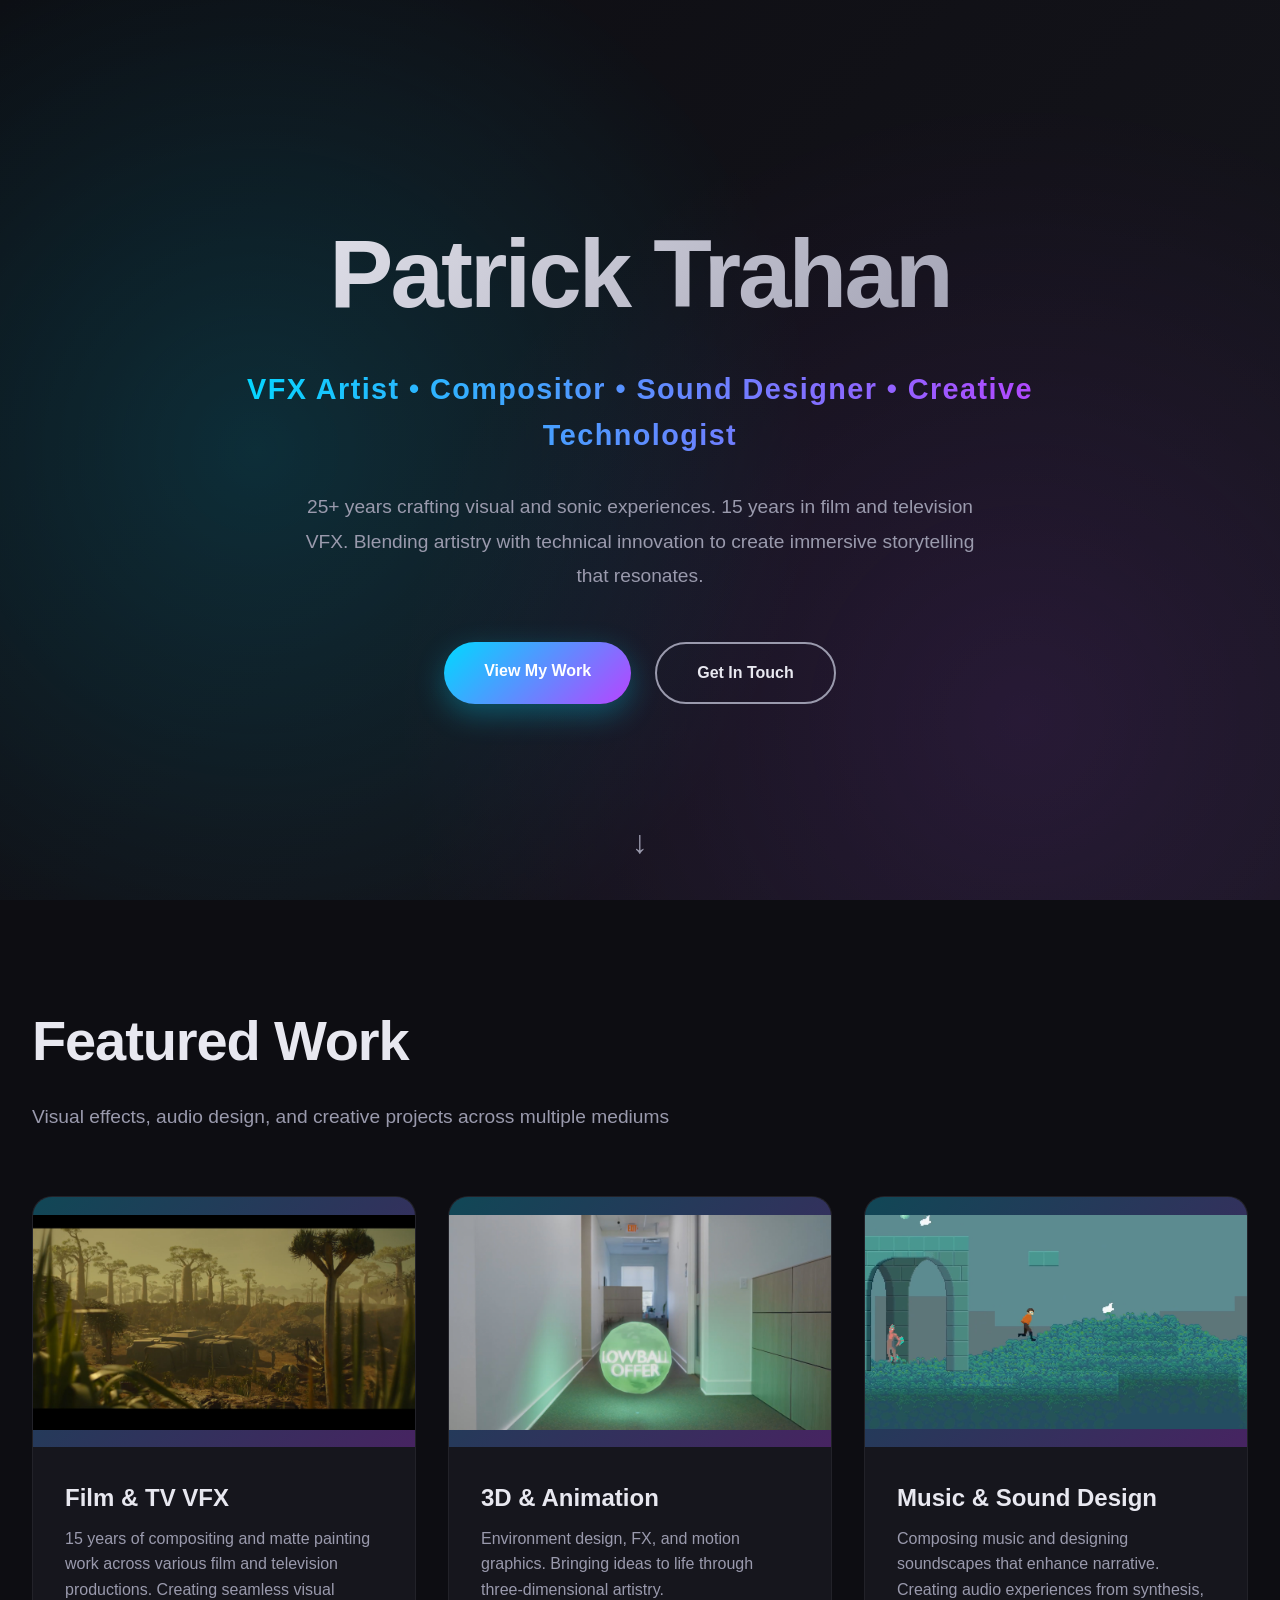
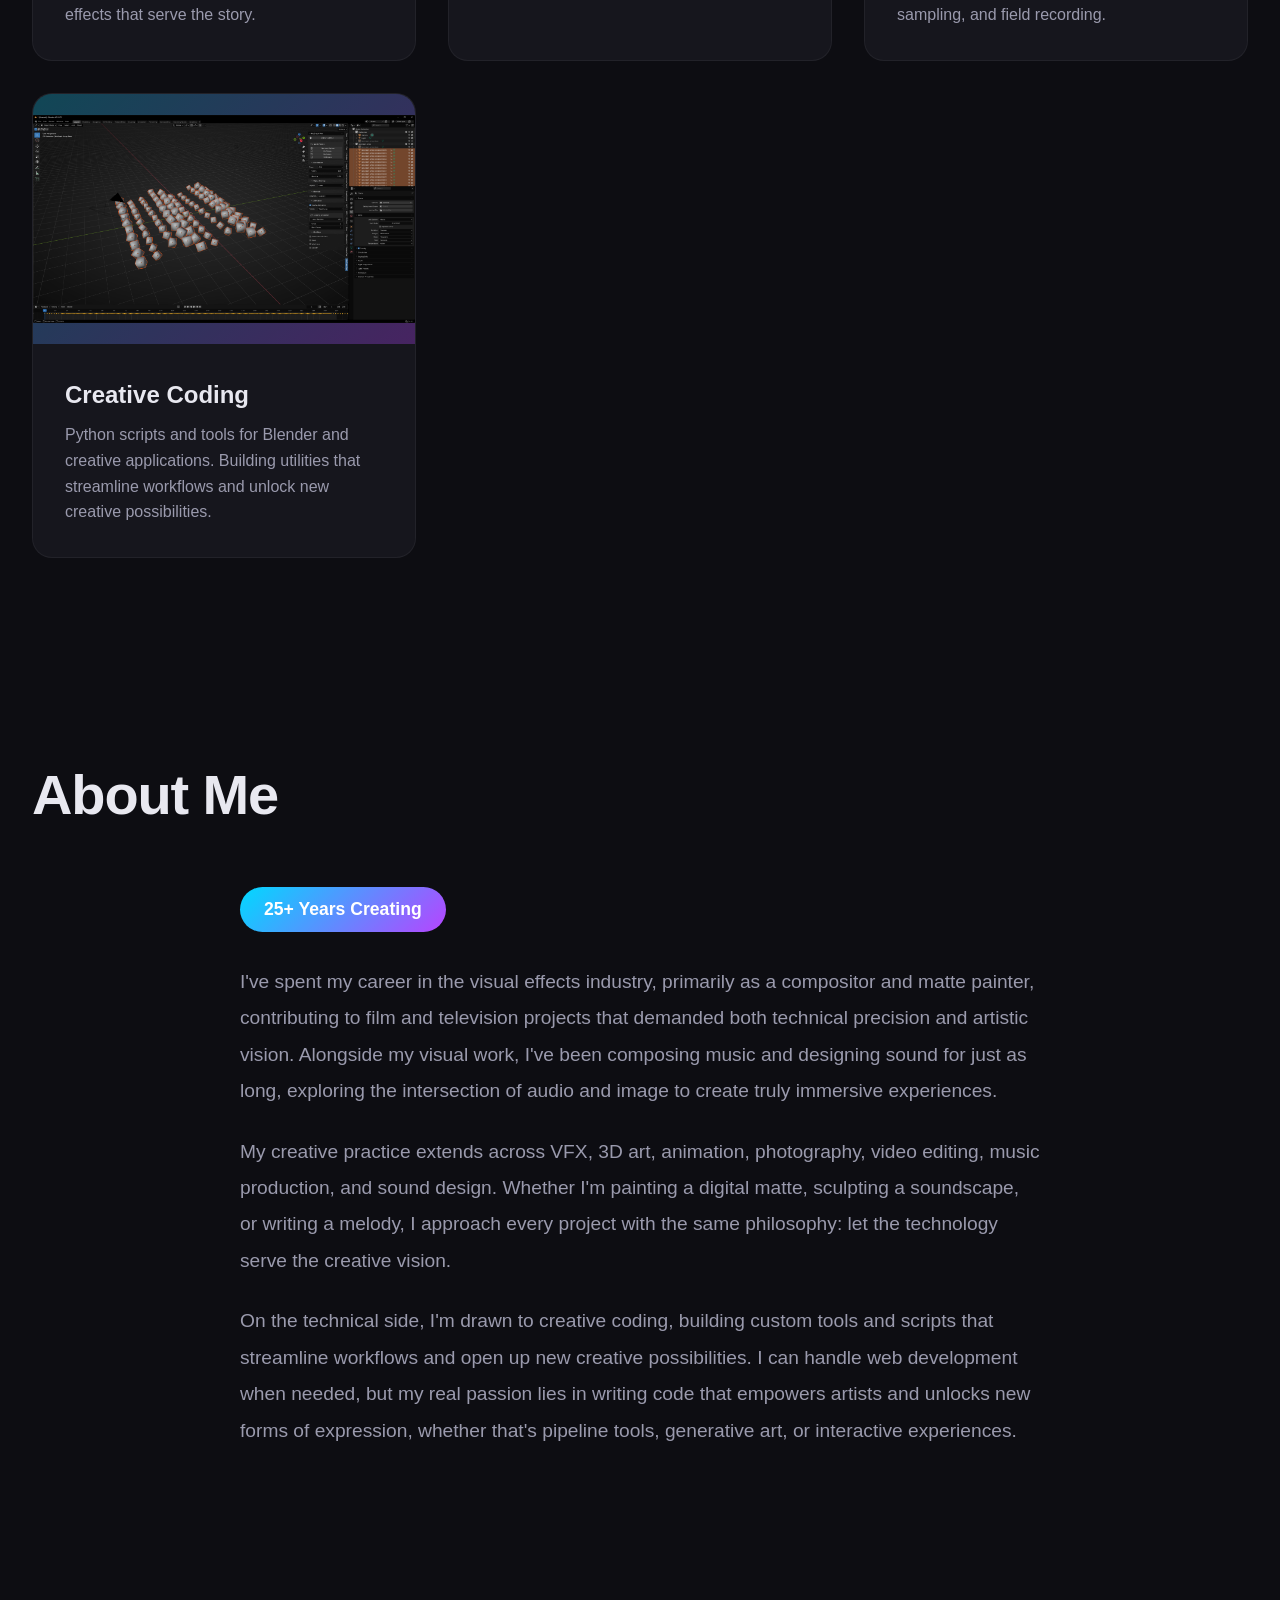
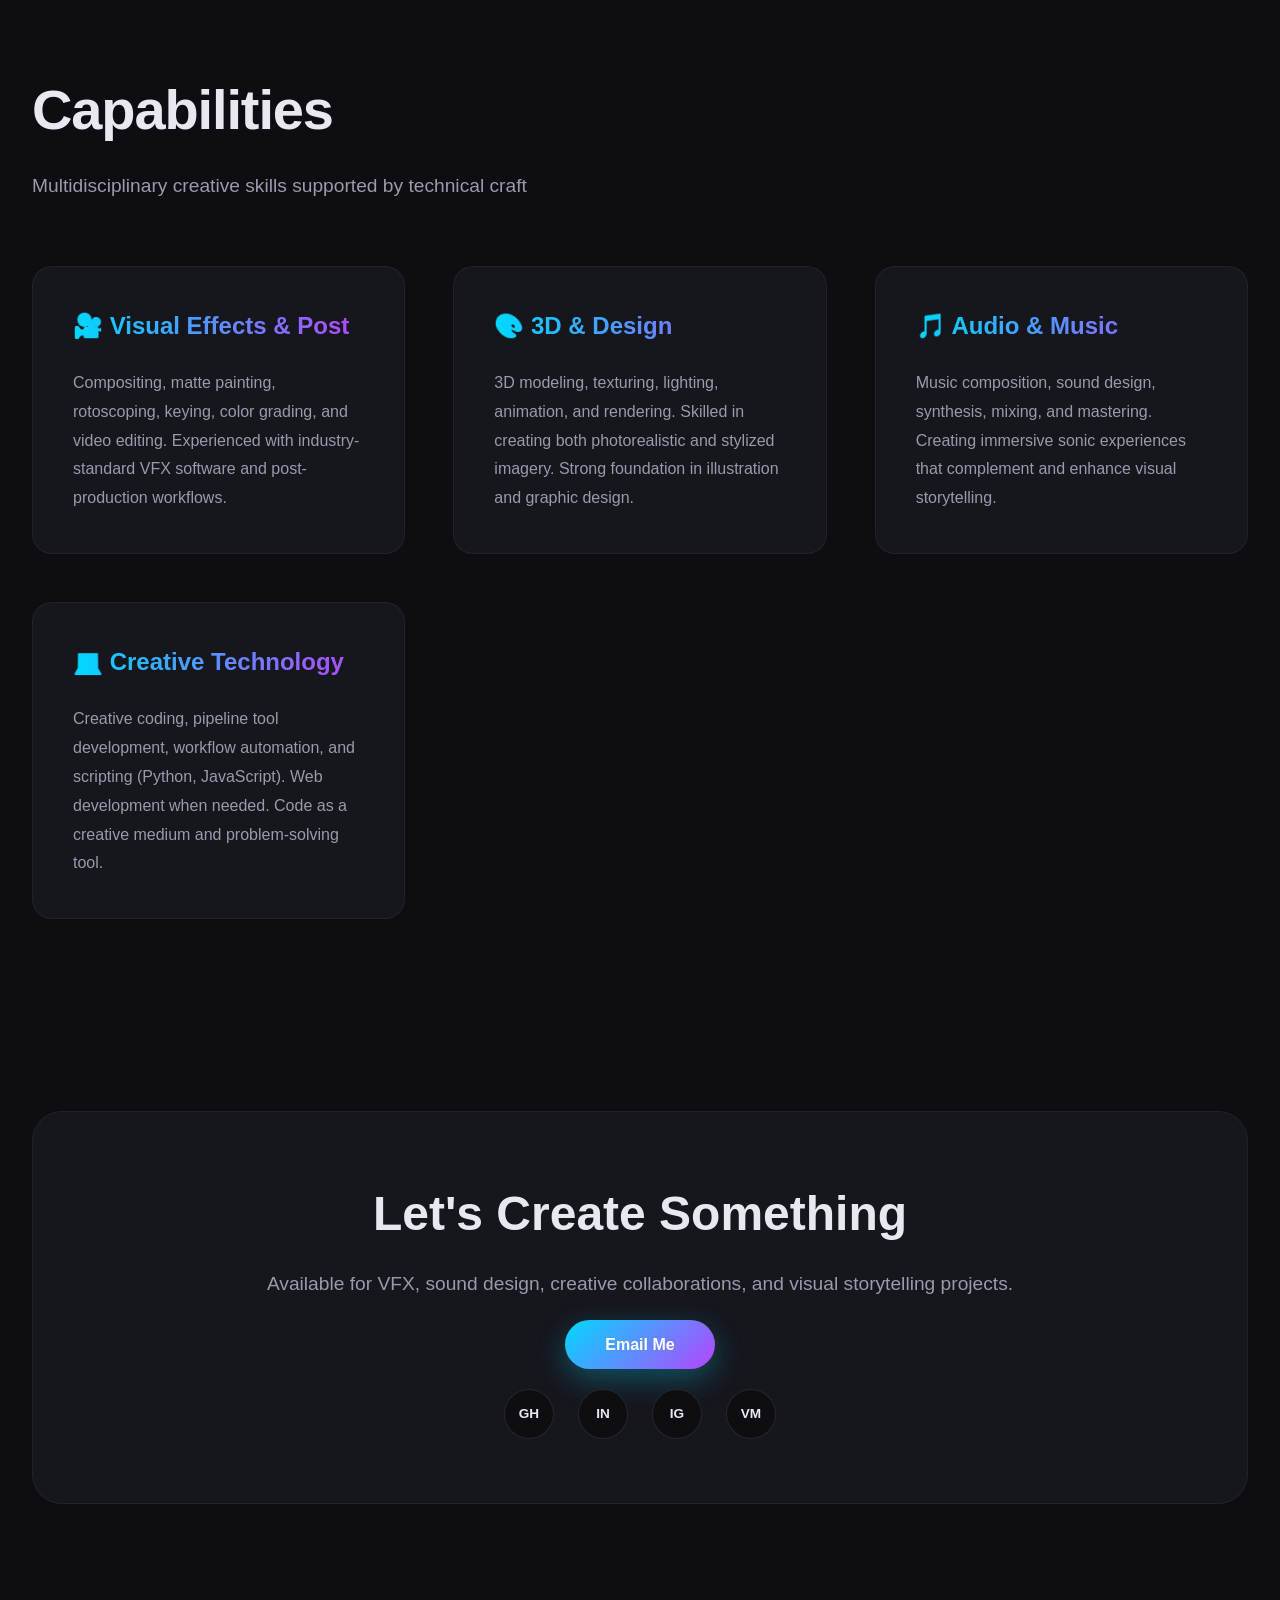
==== commit 4be6ae97: "Initial clean commit (History Purged)" ====
--- a/index.html
+++ b/index.html
@@ -1,414 +1,379 @@
-<!DOCTYPE html>
-<html lang="en">
-<head>
-    <meta charset="UTF-8">
-    <meta name="viewport" content="width=device-width, initial-scale=1.0">
-    <title>Patrick Trahan - VFX Artist & Digital Creative</title>
-    <link rel="stylesheet" href="styles.css">
-</head>
-<body>
-    <!-- Hero Section -->
-    <section class="hero">
-        <div class="hero-content">
-            <h1>Patrick Trahan</h1>
-            <div class="tagline">VFX Artist • Compositor • Sound Designer • Creative Technologist</div>
-            <p>20+ years crafting visual and sonic experiences. 14 years in film and television VFX. Blending artistry with technical innovation to create immersive storytelling that resonates.</p>
-            <div class="cta-buttons">
-                <a href="#work" class="btn btn-primary">View My Work</a>
-                <a href="#contact" class="btn btn-secondary">Get In Touch</a>
-            </div>
-        </div>
-        <div class="scroll-indicator">↓</div>
-    </section>
-
-    <!-- Work Section -->
-    <section id="work">
-        <h2 class="section-title">Featured Work</h2>
-        <p class="section-subtitle">Visual effects, audio design, and creative projects across multiple mediums</p>
-        
-        <div class="work-grid">
-            <div class="work-card" data-modal="vfx">
-                <div class="work-image">🎬</div>
-                <div class="work-content">
-                    <h3 class="work-title">Film & TV VFX</h3>
-                    <p class="work-description">14 years of compositing and matte painting work across various film and television productions. Creating seamless visual effects that serve the story.</p>
-                </div>
-            </div>
-            
-            <div class="work-card" data-modal="3d">
-                <div class="work-image">🎨</div>
-                <div class="work-content">
-                    <h3 class="work-title">3D & Animation</h3>
-                    <p class="work-description">Character work, environment design, and motion graphics. Bringing ideas to life through three-dimensional artistry.</p>
-                </div>
-            </div>
-            
-            <div class="work-card" data-modal="audio">
-                <div class="work-image">🎵</div>
-                <div class="work-content">
-                    <h3 class="work-title">Music & Sound Design</h3>
-                    <p class="work-description">Composing music and designing soundscapes that enhance narrative. Creating audio experiences from synthesis, sampling, and field recording.</p>
-                </div>
-            </div>
-
-            <div class="work-card" data-modal="photo">
-                <div class="work-image">📸</div>
-                <div class="work-content">
-                    <h3 class="work-title">Photography & Design</h3>
-                    <p class="work-description">Capturing moments and creating visual designs. A strong foundation in composition and color theory applied across mediums.</p>
-                </div>
-            </div>
-
-            <div class="work-card" data-modal="code">
-                <div class="work-image">💻</div>
-                <div class="work-content">
-                    <h3 class="work-title">Creative Coding</h3>
-                    <p class="work-description">Python scripts and tools for Blender and creative applications. Building utilities that streamline workflows and unlock new creative possibilities.</p>
-                </div>
-            </div>
-        </div>
-    </section>
-
-    <!-- About Section -->
-    <section id="about">
-        <h2 class="section-title">About Me</h2>
-        <div class="about-content">
-            <div class="years-badge">20+ Years Creating</div>
-            <p>
-                 I've spent my career in the visual effects industry, primarily as a compositor and matte painter, contributing to film and television projects that demanded both technical precision and artistic vision. Alongside my visual work, I've been composing music and designing sound for just as long, exploring the intersection of audio and image to create truly immersive experiences.
-            </p>
-            <p>
-                My creative practice extends across VFX, 3D art, animation, photography, video editing, music production, and sound design. Whether I'm painting a digital matte, sculpting a soundscape, or writing a melody, I approach every project with the same philosophy: let the technology serve the creative vision. 
-            </p>
-            <p>
-                On the technical side, I'm drawn to creative coding, building custom tools and scripts that streamline workflows and open up new creative possibilities. I can handle web development when needed, but my real passion lies in writing code that empowers artists and unlocks new forms of expression—whether that's pipeline tools, generative art, or interactive experiences.
-            </p>
-        </div>
-    </section>
-
-    <!-- Skills Section -->
-    <section id="skills">
-        <h2 class="section-title">Capabilities</h2>
-        <p class="section-subtitle">Multidisciplinary creative skills supported by technical craft</p>
-        
-        <div class="skills-container">
-            <div class="skill-category">
-                <h3>🎥 Visual Effects & Post</h3>
-                <p>Compositing, matte painting, rotoscoping, keying, color grading, and video editing. Experienced with industry-standard VFX software and post-production workflows.</p>
-            </div>
-            
-            <div class="skill-category">
-                <h3>🎨 3D & Design</h3>
-                <p>3D modeling, texturing, lighting, animation, and rendering. Skilled in creating both photorealistic and stylized imagery. Strong foundation in illustration and graphic design.</p>
-            </div>
-
-            <div class="skill-category">
-                <h3>🎵 Audio & Music</h3>
-                <p>Music composition, sound design, synthesis, mixing, and mastering. Creating immersive sonic experiences that complement and enhance visual storytelling.</p>
-            </div>
-            
-            <div class="skill-category">
-                <h3>💻 Creative Technology</h3>
-                <p>Creative coding, pipeline tool development, workflow automation, and scripting (Python, JavaScript). Web development when needed. Code as a creative medium and problem-solving tool.</p>
-            </div>
-        </div>
-    </section>
-
-    <!-- Contact Section -->
-    <section id="contact">
-        <div class="contact">
-            <h2>Let's Create Something</h2>
-            <p>Available for VFX, sound design, creative collaborations, and visual storytelling projects.</p>
-            <a href="mailto:your.email@example.com" class="btn btn-primary">Email Me</a>
-            
-            <div class="social-links">
-                <a href="#" class="social-link" title="GitHub">GH</a>
-                <a href="#" class="social-link" title="LinkedIn">IN</a>
-                <a href="#" class="social-link" title="Instagram">IG</a>
-                <a href="#" class="social-link" title="Vimeo">VM</a>
-            </div>
-        </div>
-    </section>
-
-    <!-- Lightbox for images -->
-    <div id="lightbox" class="lightbox">
-        <button class="lightbox-nav prev" onclick="navigateLightbox(-1)">‹</button>
-        <button class="lightbox-nav next" onclick="navigateLightbox(1)">›</button>
-        <div class="lightbox-content">
-            <div class="lightbox-counter"><span id="lightbox-current">1</span> / <span id="lightbox-total">1</span></div>
-            <button class="lightbox-close" onclick="closeLightbox()">×</button>
-            <img id="lightbox-img" class="lightbox-image" src="" alt="">
-        </div>
-    </div>
-
-    <!-- Modals -->
-    <div id="modal-vfx" class="modal">
-        <div class="modal-content">
-            <button class="close-modal" onclick="closeModal('vfx')">×</button>
-            <div class="modal-header">
-                <h2>Film & TV VFX</h2>
-                <p class="subtitle">Compositing & Matte Painting</p>
-            </div>
-            <div class="modal-body">
-                <p>Over 14 years in the VFX industry, I've contributed to numerous film and television projects as a compositor and matte painter. My work focuses on creating invisible effects that seamlessly integrate with practical footage and serve the director's vision.</p>
-                
-                <h3>Demo Reel</h3>
-                <div class="video-embed">
-                    <!-- Replace with your YouTube/Vimeo embed URL -->
-                    <iframe src="https://www.youtube.com/embed/dQw4w9WgXcQ" 
-                            allow="accelerometer; autoplay; clipboard-write; encrypted-media; gyroscope; picture-in-picture" 
-                            allowfullscreen>
-                    </iframe>
-                </div>
-
-                <h3>Selected Shots</h3>
-                <div class="image-gallery">
-                    <div class="gallery-image" onclick="openLightbox('placeholder.jpg', 0)">🎬</div>
-                    <div class="gallery-image" onclick="openLightbox('placeholder.jpg', 1)">🎥</div>
-                    <div class="gallery-image" onclick="openLightbox('placeholder.jpg', 2)">🎞️</div>
-                    <div class="gallery-image" onclick="openLightbox('placeholder.jpg', 3)">📽️</div>
-                    <div class="gallery-image" onclick="openLightbox('placeholder.jpg', 4)">🎭</div>
-                    <div class="gallery-image" onclick="openLightbox('placeholder.jpg', 5)">🌟</div>
-                </div>
-
-                <h3>Core Specializations</h3>
-                <ul>
-                    <li>Digital compositing for feature films and episodic television</li>
-                    <li>Matte painting for environment extensions and set replacements</li>
-                    <li>Green/blue screen keying and integration</li>
-                    <li>Rotoscoping and paint/prep work</li>
-                    <li>Color correction and shot matching</li>
-                    <li>CG element integration and beauty work</li>
-                </ul>
-
-                <h3>Approach</h3>
-                <p>I believe the best VFX work is invisible. My goal is always to serve the story and maintain the audience's suspension of disbelief. Technical precision meets artistic sensibility in every frame I touch.</p>
-            </div>
-        </div>
-    </div>
-
-    <div id="modal-3d" class="modal">
-        <div class="modal-content">
-            <button class="close-modal" onclick="closeModal('3d')">×</button>
-            <div class="modal-header">
-                <h2>3D & Animation</h2>
-                <p class="subtitle">Modeling, Texturing, Lighting & Motion</p>
-            </div>
-            <div class="modal-body">
-                <p>My 3D work spans from photorealistic environments to stylized character work, motion graphics, and everything in between. I approach 3D as another storytelling medium where technical craft meets artistic expression.</p>
-                
-                <h3>3D Reel</h3>
-                <div class="video-embed">
-                    <!-- Replace with your YouTube/Vimeo embed URL -->
-                    <iframe src="https://www.youtube.com/embed/dQw4w9WgXcQ" 
-                            allow="accelerometer; autoplay; clipboard-write; encrypted-media; gyroscope; picture-in-picture" 
-                            allowfullscreen>
-                    </iframe>
-                </div>
-
-                <h3>Portfolio Samples</h3>
-                <div class="image-gallery">
-                    <div class="gallery-image" onclick="openLightbox('placeholder.jpg', 0)">🎨</div>
-                    <div class="gallery-image" onclick="openLightbox('placeholder.jpg', 1)">🗿</div>
-                    <div class="gallery-image" onclick="openLightbox('placeholder.jpg', 2)">🏛️</div>
-                    <div class="gallery-image" onclick="openLightbox('placeholder.jpg', 3)">🎪</div>
-                    <div class="gallery-image" onclick="openLightbox('placeholder.jpg', 4)">🌆</div>
-                    <div class="gallery-image" onclick="openLightbox('placeholder.jpg', 5)">✨</div>
-                </div>
-
-                <h3>Capabilities</h3>
-                <ul>
-                    <li>Hard surface and organic modeling</li>
-                    <li>PBR texturing and material creation</li>
-                    <li>Lighting and look development</li>
-                    <li>Character rigging and animation</li>
-                    <li>Motion graphics and title design</li>
-                    <li>Render optimization and compositing integration</li>
-                </ul>
-
-                <h3>Tools & Software</h3>
-                <p>Experienced with industry-standard 3D packages and constantly exploring new tools and workflows that expand creative possibilities.</p>
-            </div>
-        </div>
-    </div>
-
-    <div id="modal-audio" class="modal">
-        <div class="modal-content">
-            <button class="close-modal" onclick="closeModal('audio')">×</button>
-            <div class="modal-header">
-                <h2>Music & Sound Design</h2>
-                <p class="subtitle">Composition & Sonic Storytelling</p>
-            </div>
-            <div class="modal-body">
-                <p>I've been making music and designing sound since high school—playing in bands, composing, and exploring sonic experimentation for over 25 years. Audio is half of the storytelling experience, and I'm passionate about crafting sonic landscapes that enhance narrative and evoke emotion.</p>
-                
-                <h3>Sound Design Reel</h3>
-                <div class="video-embed">
-                    <!-- Replace with your YouTube/Vimeo embed URL -->
-                    <iframe src="https://www.youtube.com/embed/dQw4w9WgXcQ" 
-                            allow="accelerometer; autoplay; clipboard-write; encrypted-media; gyroscope; picture-in-picture" 
-                            allowfullscreen>
-                    </iframe>
-                </div>
-
-                <h3>Music Samples</h3>
-                
-                <div class="audio-player">
-                    <div class="audio-title">Track Title 1</div>
-                    <div class="audio-description">Cinematic orchestral piece - Film Score</div>
-                    <audio controls>
-                        <source src="path-to-your-audio-1.mp3" type="audio/mpeg">
-                        Your browser does not support the audio element.
-                    </audio>
-                </div>
-
-                <div class="audio-player">
-                    <div class="audio-title">Track Title 2</div>
-                    <div class="audio-description">Electronic sound design - Game Audio</div>
-                    <audio controls>
-                        <source src="path-to-your-audio-2.mp3" type="audio/mpeg">
-                        Your browser does not support the audio element.
-                    </audio>
-                </div>
-
-                <div class="audio-player">
-                    <div class="audio-title">Track Title 3</div>
-                    <div class="audio-description">Ambient soundscape - Documentary</div>
-                    <audio controls>
-                        <source src="path-to-your-audio-3.mp3" type="audio/mpeg">
-                        Your browser does not support the audio element.
-                    </audio>
-                </div>
-
-                <h3>Audio Services</h3>
-                <ul>
-                    <li>Original music composition for film, games, and media</li>
-                    <li>Sound design and Foley creation</li>
-                    <li>Audio post-production and mixing</li>
-                    <li>Synthesis and sound design for electronic music</li>
-                    <li>Field recording and sound library creation</li>
-                    <li>Interactive audio and implementation</li>
-                </ul>
-
-                <h3>Philosophy</h3>
-                <p>Great sound design should be felt as much as heard. Whether I'm composing a score or designing soundscapes, I focus on creating audio that serves the emotional core of the project while maintaining technical excellence.</p>
-            </div>
-        </div>
-    </div>
-
-    <div id="modal-photo" class="modal">
-        <div class="modal-content">
-            <button class="close-modal" onclick="closeModal('photo')">×</button>
-            <div class="modal-header">
-                <h2>Photography & Design</h2>
-                <p class="subtitle">Visual Design & Composition</p>
-            </div>
-            <div class="modal-body">
-                <p>My background in photography and design informs all of my creative work. Understanding composition, color theory, and visual storytelling at a fundamental level translates across every medium I work in.</p>
-                
-                <h3>Photography Portfolio</h3>
-                <div class="image-gallery">
-                    <div class="gallery-image" onclick="openLightbox('placeholder.jpg', 0)">📸</div>
-                    <div class="gallery-image" onclick="openLightbox('placeholder.jpg', 1)">🌅</div>
-                    <div class="gallery-image" onclick="openLightbox('placeholder.jpg', 2)">🏔️</div>
-                    <div class="gallery-image" onclick="openLightbox('placeholder.jpg', 3)">🌃</div>
-                    <div class="gallery-image" onclick="openLightbox('placeholder.jpg', 4)">🎭</div>
-                    <div class="gallery-image" onclick="openLightbox('placeholder.jpg', 5)">🌺</div>
-                </div>
-
-                <h3>Design Work</h3>
-                <div class="image-gallery">
-                    <div class="gallery-image" onclick="openLightbox('placeholder.jpg', 0)">🎨</div>
-                    <div class="gallery-image" onclick="openLightbox('placeholder.jpg', 1)">✏️</div>
-                    <div class="gallery-image" onclick="openLightbox('placeholder.jpg', 2)">🖼️</div>
-                    <div class="gallery-image" onclick="openLightbox('placeholder.jpg', 3)">📐</div>
-                </div>
-
-                <h3>Services</h3>
-                <ul>
-                    <li>Photography and image making</li>
-                    <li>Graphic design and visual identity</li>
-                    <li>Illustration and digital painting</li>
-                    <li>Layout and typography</li>
-                    <li>Color grading and photo retouching</li>
-                </ul>
-
-                <h3>Perspective</h3>
-                <p>Strong fundamentals in traditional visual arts create a solid foundation for all digital work. These skills directly enhance my VFX, 3D, and design work by ensuring every frame is thoughtfully composed and visually compelling.</p>
-            </div>
-        </div>
-    </div>
-
-    <div id="modal-code" class="modal">
-        <div class="modal-content">
-            <button class="close-modal" onclick="closeModal('code')">×</button>
-            <div class="modal-header">
-                <h2>Creative Coding</h2>
-                <p class="subtitle">Python Scripts & Pipeline Tools</p>
-            </div>
-            <div class="modal-body">
-                <p>I build custom tools and scripts that solve real production challenges and streamline creative workflows. My coding work focuses on empowering artists with utilities that remove technical barriers and enable them to focus on creativity.</p>
-                
-                <h3>Blender Scripts & Tools</h3>
-                
-                <div class="code-project">
-                    <div class="code-media">
-                        <img src="path-to-script-demo-1.gif" alt="Script Name 1 Demo">
-                    </div>
-                    <h4>Script Name 1</h4>
-                    <p class="code-description">Description of what this script does - procedural generation, automation, workflow enhancement, etc.</p>
-                    <div class="code-links">
-                        <a href="#" class="code-link">View on GitHub →</a>
-                        <a href="#" class="code-link">Documentation →</a>
-                    </div>
-                </div>
-
-                <div class="code-project">
-                    <div class="code-media">
-                        <img src="path-to-script-demo-2.gif" alt="Script Name 2 Demo">
-                    </div>
-                    <h4>Script Name 2</h4>
-                    <p class="code-description">Description of what this script does and the problems it solves for artists.</p>
-                    <div class="code-links">
-                        <a href="#" class="code-link">View on GitHub →</a>
-                        <a href="#" class="code-link">Documentation →</a>
-                    </div>
-                </div>
-
-                <div class="code-project">
-                    <div class="code-media">
-                        <img src="path-to-script-demo-3.gif" alt="Script Name 3 Demo">
-                    </div>
-                    <h4>Script Name 3</h4>
-                    <p class="code-description">Another tool description - what it does and why it's useful.</p>
-                    <div class="code-links">
-                        <a href="#" class="code-link">View on GitHub →</a>
-                        <a href="#" class="code-link">Documentation →</a>
-                    </div>
-                </div>
-
-                <h3>Approach</h3>
-                <p>Code should serve artists, not the other way around. I focus on creating tools that are intuitive, well-documented, and solve actual production problems. Whether it's automating repetitive tasks, generating procedural content, or building pipeline utilities, my goal is always to empower creativity through technology.</p>
-
-                <h3>Technologies</h3>
-                <ul>
-                    <li>Python scripting for Blender, Maya, and other DCC applications</li>
-                    <li>Pipeline tool development and workflow automation</li>
-                    <li>UI development for artist-facing tools</li>
-                    <li>API integration and data processing</li>
-                    <li>Version control and collaborative development (Git/GitHub)</li>
-                </ul>
-            </div>
-        </div>
-    </div>
-
-    <script src="script.js"></script>
-</body>
-</html>
-
-<!-- 
-===========================================
-STYLES.CSS - Save this as a separate file
-===========================================
--->
-<style data-filename="styles.css">
+<!DOCTYPE html>
+<html lang="en">
+<head>
+    <meta charset="UTF-8">
+    <meta name="viewport" content="width=device-width, initial-scale=1.0">
+    <title>Patrick Trahan - VFX Artist & Digital Creative</title>
+    <link rel="stylesheet" href="styles.css">
+</head>
+<body>
+    <!-- Hero Section -->
+    <section class="hero">
+        <div class="hero-content">
+            <h1>Patrick Trahan</h1>
+            <div class="tagline">VFX Artist • Compositor • Sound Designer • Creative Technologist</div>
+            <p>25+ years crafting visual and sonic experiences. 15 years in film and television VFX. Blending artistry with technical innovation to create immersive storytelling that resonates.</p>
+            <div class="cta-buttons">
+                <a href="#work" class="btn btn-primary">View My Work</a>
+                <a href="#contact" class="btn btn-secondary">Get In Touch</a>
+            </div>
+        </div>
+        <div class="scroll-indicator">↓</div>
+    </section>
+
+    <!-- Work Section -->
+    <section id="work">
+        <h2 class="section-title">Featured Work</h2>
+        <p class="section-subtitle">Visual effects, audio design, and creative projects across multiple mediums</p>
+        
+        <div class="work-grid">
+            <div class="work-card" data-modal="vfx">
+                <div class="work-image"><img src="media/images/VFX/Raised by Wolves Season 2.jpg" alt="Raised by Wolves Season 2" width="100%"></div>
+                <div class="work-content">
+                    <h3 class="work-title">Film & TV VFX</h3>
+                    <p class="work-description">15 years of compositing and matte painting work across various film and television productions. Creating seamless visual effects that serve the story.</p>
+                </div>
+            </div>
+            
+            <div class="work-card" data-modal="3d">
+                <div class="work-image"><img src="media/images/3D/GhostBustersLowball02.jpg" alt="GhostBusters Lowball" width="100%"></div>
+                <div class="work-content">
+                    <h3 class="work-title">3D & Animation</h3>
+                    <p class="work-description">Environment design, FX, and motion graphics. Bringing ideas to life through three-dimensional artistry.</p>
+                </div>
+            </div>
+            
+            <div class="work-card" data-modal="audio">
+                <div class="work-image"><img src="media/images/Music/Game01.png" alt="Game01" width="100%"></div>
+                <div class="work-content">
+                    <h3 class="work-title">Music & Sound Design</h3>
+                    <p class="work-description">Composing music and designing soundscapes that enhance narrative. Creating audio experiences from synthesis, sampling, and field recording.</p>
+                </div>
+            </div>
+
+            <!--<div class="work-card" data-modal="photo">
+                <div class="work-image">📸</div>
+                <div class="work-content">
+                    <h3 class="work-title">Photography & Design</h3>
+                    <p class="work-description">Capturing moments and creating visual designs. A strong foundation in composition and color theory applied across mediums.</p>
+                </div>
+            </div>-->
+
+            <div class="work-card" data-modal="code">
+                <div class="work-image"><img src="media/images/Code/MoGraph01.png" alt="MoGraph01" width="100%"></div>
+                <div class="work-content">
+                    <h3 class="work-title">Creative Coding</h3>
+                    <p class="work-description">Python scripts and tools for Blender and creative applications. Building utilities that streamline workflows and unlock new creative possibilities.</p>
+                </div>
+            </div>
+        </div>
+    </section>
+
+    <!-- About Section -->
+    <section id="about">
+        <h2 class="section-title">About Me</h2>
+        <div class="about-content">
+            <div class="years-badge">25+ Years Creating</div>
+            <p>
+                 I've spent my career in the visual effects industry, primarily as a compositor and matte painter, contributing to film and television projects that demanded both technical precision and artistic vision. Alongside my visual work, I've been composing music and designing sound for just as long, exploring the intersection of audio and image to create truly immersive experiences.
+            </p>
+            <p>
+                My creative practice extends across VFX, 3D art, animation, photography, video editing, music production, and sound design. Whether I'm painting a digital matte, sculpting a soundscape, or writing a melody, I approach every project with the same philosophy: let the technology serve the creative vision. 
+            </p>
+            <p>
+                On the technical side, I'm drawn to creative coding, building custom tools and scripts that streamline workflows and open up new creative possibilities. I can handle web development when needed, but my real passion lies in writing code that empowers artists and unlocks new forms of expression, whether that's pipeline tools, generative art, or interactive experiences.
+            </p>
+        </div>
+    </section>
+
+    <!-- Skills Section -->
+    <section id="skills">
+        <h2 class="section-title">Capabilities</h2>
+        <p class="section-subtitle">Multidisciplinary creative skills supported by technical craft</p>
+        
+        <div class="skills-container">
+            <div class="skill-category">
+                <h3>🎥 Visual Effects & Post</h3>
+                <p>Compositing, matte painting, rotoscoping, keying, color grading, and video editing. Experienced with industry-standard VFX software and post-production workflows.</p>
+            </div>
+            
+            <div class="skill-category">
+                <h3>🎨 3D & Design</h3>
+                <p>3D modeling, texturing, lighting, animation, and rendering. Skilled in creating both photorealistic and stylized imagery. Strong foundation in illustration and graphic design.</p>
+            </div>
+
+            <div class="skill-category">
+                <h3>🎵 Audio & Music</h3>
+                <p>Music composition, sound design, synthesis, mixing, and mastering. Creating immersive sonic experiences that complement and enhance visual storytelling.</p>
+            </div>
+            
+            <div class="skill-category">
+                <h3>💻 Creative Technology</h3>
+                <p>Creative coding, pipeline tool development, workflow automation, and scripting (Python, JavaScript). Web development when needed. Code as a creative medium and problem-solving tool.</p>
+            </div>
+        </div>
+    </section>
+
+    <!-- Contact Section -->
+    <section id="contact">
+        <div class="contact">
+            <h2>Let's Create Something</h2>
+            <p>Available for VFX, sound design, creative collaborations, and visual storytelling projects.</p>
+            <a href="mailto:patrickdtrahan@gmail.com" class="btn btn-primary">Email Me</a>
+            
+            <div class="social-links">
+                <a href="https://github.com/patricktrahan" class="social-link" title="GitHub" target="_blank">GH</a>
+                <a href="https://www.linkedin.com/in/patricktrahan/" class="social-link" title="LinkedIn" target="_blank">IN</a>
+                <a href="https://www.instagram.com/ptrahn/" class="social-link" title="Instagram" target="_blank">IG</a>
+                <a href="https://vimeo.com/user2691480" class="social-link" title="Vimeo" target="_blank">VM</a>
+            </div>
+        </div>
+    </section>
+
+   <!-- Lightbox for images -->
+    <div id="lightbox" class="lightbox">
+        <button class="lightbox-nav prev" onclick="navigateLightbox(-1)">‹</button>
+        <button class="lightbox-nav next" onclick="navigateLightbox(1)">›</button>
+        <div class="lightbox-content">
+            <div class="lightbox-counter"><span id="lightbox-current">1</span> / <span id="lightbox-total">1</span></div>
+            <button class="lightbox-close" onclick="closeLightbox()">×</button>
+            <img id="lightbox-img" class="lightbox-image" src="" alt="">
+            <div id="lightbox-caption" class="lightbox-caption">
+                <h4 id="caption-title">Image Title</h4>
+                <p id="caption-description">Image description goes here</p>
+            </div>
+        </div>
+    </div>
+
+    <!-- Modals -->
+    <div id="modal-vfx" class="modal">
+        <div class="modal-content">
+            <button class="close-modal" onclick="closeModal('vfx')">×</button>
+            <div class="modal-header">
+                <h2>Film & TV VFX</h2>
+                <p class="subtitle">Compositing & Matte Painting</p>
+            </div>
+            <div class="modal-body">
+                <p>Over 15 years in the VFX industry, I've contributed to numerous film and television projects as a compositor and matte painter. My work focuses on creating invisible effects that seamlessly integrate with practical footage and serve the director's vision.</p>
+                
+                <h3>Demo Reel</h3>
+                <div class="video-embed">
+                    <!-- Replace with your YouTube/Vimeo embed URL -->
+                    <iframe title="vimeo-player" src="https://player.vimeo.com/video/960723524?h=b48131a0c4" width="640" height="360" frameborder="0" referrerpolicy="strict-origin-when-cross-origin" allow="autoplay; fullscreen; picture-in-picture; clipboard-write; encrypted-media; web-share"   allowfullscreen></iframe>
+                </div>
+
+                <h3>Selected Shots</h3>
+                <div class="image-gallery">
+                    <div class="gallery-image" onclick="openLightbox('media/images/VFX/Raised by Wolves Season 2.jpg', 0)" data-title="Raised By Wolves Season 2" data-description="CG trees lighting and rendering, matte painting, compositing"><img src="media/images/VFX/Raised by Wolves Season 2.jpg" alt="Raised by Wolves Season 2" width="100%" ></div>
+                    <div class="gallery-image" onclick="openLightbox('media/images/VFX/Raised by Wolves Seaseon 2 02.jpg', 1)" data-title="Raised By Wolves Season 2" data-description="CG trees and rocks lighting and rendering, matte painting, compositing"><img src="media/images/VFX/Raised by Wolves Seaseon 2 02.jpg" alt="Raised by Wolves Season 2 - 02" width="100%"></div>
+                    <div class="gallery-image" onclick="openLightbox('media/images/VFX/The Ravine.jpg', 2)" data-title="The Ravine" data-description="snow, matte painting, compositing"><img src="media/images/VFX/The Ravine.jpg" alt="The Ravine" width="100%"></div>
+                    <div class="gallery-image" onclick="openLightbox('media/images/VFX/Rim of the World.jpg', 3)" data-title="Rim of the World" data-description="CG buildings compositing, matte painting, compositing"><img src="media/images/VFX/Rim of the World.jpg" alt="Rim of the World" width="100%"></div>
+                    <div class="gallery-image" onclick="openLightbox('media/images/VFX/Wind River.jpg', 4)" data-title="Wind River" data-description="Matte painting, compositing"><img src="media/images/VFX/Wind River.jpg" alt="Wind River" width="100%"></div>
+                    <div class="gallery-image" onclick="openLightbox('media/images/VFX/Winning Time.jpg', 5)" data-title="Winning Time Season 2" data-description="CG crowd and stadium compositing, keying, compositing"><img src="media/images/VFX/Winning Time.jpg" alt="Winning Time Season 2" width="100%"></div>
+                </div>
+
+                <h3>Core Specializations</h3>
+                <ul>
+                    <li>Digital compositing for feature films, short films, episodic television, and commercials</li>
+                    <li>Matte painting for environment extensions and set replacements</li>
+                    <li>Green/blue screen keying and integration</li>
+                    <li>Rotoscoping and paint/prep work</li>
+                    <li>Color correction and shot matching</li>
+                    <li>CG element integration and beauty work</li>
+                </ul>
+
+                <h3>Approach</h3>
+                <p>I believe the best VFX work is invisible. My goal is always to serve the story and maintain the audience's suspension of disbelief. Technical precision meets artistic sensibility in every frame I touch.</p>
+            </div>
+        </div>
+    </div>
+
+    <div id="modal-3d" class="modal">
+        <div class="modal-content">
+            <button class="close-modal" onclick="closeModal('3d')">×</button>
+            <div class="modal-header">
+                <h2>3D & Animation</h2>
+                <p class="subtitle">Modeling, Texturing, Lighting & Motion</p>
+            </div>
+            <div class="modal-body">
+                <p>My 3D work spans from photorealistic environments <!--to stylized character work-->, motion graphics, and everything in between. I approach 3D as another storytelling medium where technical craft meets artistic expression.</p>
+                
+                <!--<h3>3D Reel</h3>
+                <div class="video-embed">
+                    Replace with your YouTube/Vimeo embed URL
+                    <iframe src="https://www.youtube.com/embed/dQw4w9WgXcQ" 
+                            allow="accelerometer; autoplay; clipboard-write; encrypted-media; gyroscope; picture-in-picture" 
+                            allowfullscreen>
+                    </iframe>
+                </div>-->
+
+                <h3>Portfolio Samples</h3>
+                <div class="image-gallery">
+                    <div class="gallery-image" onclick="openLightbox('media/images/3D/GhostBustersLowball02.jpg', 0)" data-title="Laborde and Earles GhostBusters Commercial" data-description="CG Glowing Orb"><img src="media/images/3D/GhostBustersLowball02.jpg" alt="GhostBusters Lowball 02" width="100%"></div>
+                    <div class="gallery-image" onclick="openLightbox('media/images/3D/GhostBustersLowball01.jpg', 1)" data-title="Laborde and Earles GhostBusters Commercial" data-description="CG Glowing Orb"><img src="media/images/3D/GhostBustersLowball01.jpg" alt="GhostBusters Lowball 01" width="100%"></div>
+                    <div class="gallery-image" onclick="openLightbox('media/images/3D/3D Cubes.png', 2)" data-title="3D Cube Grid" data-description="3D Cube grid generated with Python"><img src="media/images/3D/3D Cubes.png" alt="3D Cubes" width="100%"></div>
+                    <div class="gallery-image" onclick="openLightbox('media/images/3D/Terrain12_0.jpg', 3)" data-title="Terrain Landscape"><img src="media/images/3D/Terrain12_0.jpg" alt="Terrain 12 0" width="100%"></div>
+                </div>
+
+                <h3>Capabilities</h3>
+                <ul>
+                    <li>3D modeling and texturing</li>
+                    <li>Lighting and look development</li>
+                    <!--<li>Character rigging and animation</li>-->
+                    <li>Motion graphics and title design</li>
+                    <li>Render optimization and compositing integration</li>
+                </ul>
+
+                <h3>Tools & Software</h3>
+                <p>Experienced with industry-standard 3D packages and constantly exploring new tools and workflows that expand creative possibilities.</p>
+            </div>
+        </div>
+    </div>
+
+    <div id="modal-audio" class="modal">
+        <div class="modal-content">
+            <button class="close-modal" onclick="closeModal('audio')">×</button>
+            <div class="modal-header">
+                <h2>Music & Sound Design</h2>
+                <p class="subtitle">Composition & Sonic Storytelling</p>
+            </div>
+            <div class="modal-body">
+                <p>I've been making music and designing sound since high school, playing in bands, composing, and exploring sonic experimentation for over 25 years. Audio is half of the storytelling experience, and I'm passionate about crafting sonic landscapes that enhance narrative and evoke emotion.</p>
+                
+                <h3>Sound Design Reel</h3>
+                <div class="video-embed">
+                    <!-- Replace with your YouTube/Vimeo embed URL -->
+                    <iframe title="vimeo-player" src="https://player.vimeo.com/video/150073399?h=79af55f4ff" width="640" height="360" frameborder="0" referrerpolicy="strict-origin-when-cross-origin" allow="autoplay; fullscreen; picture-in-picture; clipboard-write; encrypted-media; web-share"   allowfullscreen></iframe>
+                </div>
+
+                <h3>Music Samples</h3>
+                
+                <div class="audio-player">
+                    <div class="audio-title">Upbeat Demo</div>
+                    <div class="audio-description">A high-energy hybrid collection showcasing tracks built on driving rock rhythms, powerful electronic synths, and punchy production.</div>
+                    <audio controls>
+                        <source src="media/audio/Music Demo 01.mp3" type="audio/mpeg">
+                        Your browser does not support the audio element.
+                    </audio>
+                </div>
+
+                <div class="audio-player">
+                    <div class="audio-title">Ambient Demo</div>
+                    <div class="audio-description">An immersive journey into deep electronic textures and atmospheric sound design. Features spacious, evolving ambient pieces and subtle soundscapes</div>
+                    <audio controls>
+                        <source src="media/audio/Music Demo 02.mp3" type="audio/mpeg">
+                        Your browser does not support the audio element.
+                    </audio>
+                </div>
+
+                <h3>Audio Services</h3>
+                <ul>
+                    <li>Original music composition for film, games, and media</li>
+                    <li>Sound design and Foley creation</li>
+                    <li>Audio post-production and mixing</li>
+                    <li>Synthesis and sound design for electronic music</li>
+                    <li>Field recording and sound library creation</li>
+                    <li>Interactive audio and implementation</li>
+                </ul>
+
+                <h3>Philosophy</h3>
+                <p>Great sound design should be felt as much as heard. Whether I'm composing a score or designing soundscapes, I focus on creating audio that serves the emotional core of the project while maintaining technical excellence.</p>
+            </div>
+        </div>
+    </div>
+
+    <div id="modal-photo" class="modal">
+        <div class="modal-content">
+            <button class="close-modal" onclick="closeModal('photo')">×</button>
+            <div class="modal-header">
+                <h2>Photography & Design</h2>
+                <p class="subtitle">Visual Design & Composition</p>
+            </div>
+            <div class="modal-body">
+                <p>My background in photography and design informs all of my creative work. Understanding composition, color theory, and visual storytelling at a fundamental level translates across every medium I work in.</p>
+                
+                <h3>Photography Portfolio</h3>
+                <div class="image-gallery">
+                    <div class="gallery-image" onclick="openLightbox('placeholder.jpg', 0)">📸</div>
+                    <div class="gallery-image" onclick="openLightbox('placeholder.jpg', 1)">🌅</div>
+                    <div class="gallery-image" onclick="openLightbox('placeholder.jpg', 2)">🏔️</div>
+                    <div class="gallery-image" onclick="openLightbox('placeholder.jpg', 3)">🌃</div>
+                    <div class="gallery-image" onclick="openLightbox('placeholder.jpg', 4)">🎭</div>
+                    <div class="gallery-image" onclick="openLightbox('placeholder.jpg', 5)">🌺</div>
+                </div>
+
+                <h3>Design Work</h3>
+                <div class="image-gallery">
+                    <div class="gallery-image" onclick="openLightbox('placeholder.jpg', 0)">🎨</div>
+                    <div class="gallery-image" onclick="openLightbox('placeholder.jpg', 1)">✏️</div>
+                    <div class="gallery-image" onclick="openLightbox('placeholder.jpg', 2)">🖼️</div>
+                    <div class="gallery-image" onclick="openLightbox('placeholder.jpg', 3)">📐</div>
+                </div>
+
+                <h3>Services</h3>
+                <ul>
+                    <li>Photography and image making</li>
+                    <!--<li>Graphic design and visual identity</li>-->
+                    <li>Illustration and digital painting</li>
+                    <!--<li>Layout and typography</li>-->
+                    <li>Color grading and photo retouching</li>
+                </ul>
+
+                <h3>Perspective</h3>
+                <p>Strong fundamentals in traditional visual arts create a solid foundation for all digital work. These skills directly enhance my VFX, 3D, and design work by ensuring every frame is thoughtfully composed and visually compelling.</p>
+            </div>
+        </div>
+    </div>
+
+    <div id="modal-code" class="modal">
+        <div class="modal-content">
+            <button class="close-modal" onclick="closeModal('code')">×</button>
+            <div class="modal-header">
+                <h2>Creative Coding</h2>
+                <p class="subtitle">Scripts & Pipeline Tools</p>
+            </div>
+            <div class="modal-body">
+                <p>I build custom tools and scripts that solve real production challenges and streamline creative workflows. My coding work focuses on empowering artists with utilities that remove technical barriers and enable them to focus on creativity.</p>
+                
+                <h3>Scripts & Tools</h3>
+                
+                <div class="code-project">
+                    <div class="code-media">
+                        <img src="media/images/Code/MoGraph01.png" alt="Advanced-Motion-Graphics-System-for-Blender">
+                    </div>
+                    <h4>Advanced Motion Graphics System</h4>
+                    <p class="code-description">Professional-grade motion graphics generator with extensive controls.</p>
+                    <div class="code-links">
+                        <a href="https://github.com/patricktrahan/Advanced-Motion-Graphics-System-for-Blender" class="code-link" target="_blank">View on GitHub →</a>
+                    </div>
+                </div>
+
+                <div class="code-project">
+                    <div class="code-media">
+                        <img src="media/images/Code/Crane Rig.png" alt="Smart Camera Rig Generator">
+                    </div>
+                    <h4>Smart Camera Rig Generator</h4>
+                    <p class="code-description">The Smart Camera Rig Generator is a powerful Blender add-on that instantly creates professional, production-ready camera rigs with automated controls, constraints, and custom properties. Perfect for animators, cinematographers, and VFX artists looking to speed up their camera work.</p>
+                    <div class="code-links">
+                        <a href="https://github.com/patricktrahan/Smart-Camera-Rig-Generator-for-Blender" class="code-link" target="_blank">View on GitHub →</a>
+                    </div>
+                </div>
+
+                <h3>Approach</h3>
+                <p>Code should serve artists, not the other way around. I focus on creating tools that are intuitive, well-documented, and solve actual production problems. Whether it's automating repetitive tasks, generating procedural content, or building pipeline utilities, my goal is always to empower creativity through technology.</p>
+
+                <h3>Technologies</h3>
+                <ul>
+                    <li>Python scripting for Blender, Maya, and other DCC applications</li>
+                    <li>Pipeline tool development and workflow automation</li>
+                    <li>UI development for artist-facing tools</li>
+                    <li>API integration and data processing</li>
+                    <li>Version control and collaborative development (Git/GitHub)</li>
+                </ul>
+            </div>
+        </div>
+    </div>
+
+    <script src="script.js"></script>
+</body>
+</html>
--- a/styles.css
+++ b/styles.css
@@ -1,835 +1,835 @@
-* {
-    margin: 0;
-    padding: 0;
-    box-sizing: border-box;
-}
-
-:root {
-    --dark: #0d0d12;
-    --near-black: #16161d;
-    --accent: #00d9ff;
-    --accent-secondary: #b744ff;
-    --accent-dim: #00d9ff40;
-    --text: #e8e8f0;
-    --text-dim: #9a9aad;
-}
-
-body {
-    font-family: -apple-system, BlinkMacSystemFont, 'Segoe UI', sans-serif;
-    background: var(--dark);
-    color: var(--text);
-    line-height: 1.6;
-    overflow-x: hidden;
-}
-
-/* ============================================
-   HERO SECTION
-   ============================================ */
-.hero {
-    height: 100vh;
-    display: flex;
-    align-items: center;
-    justify-content: center;
-    position: relative;
-    background: linear-gradient(135deg, var(--dark) 0%, var(--near-black) 100%);
-    overflow: hidden;
-}
-
-.hero::before {
-    content: '';
-    position: absolute;
-    top: 0;
-    left: 0;
-    right: 0;
-    bottom: 0;
-    background: 
-        radial-gradient(circle at 20% 50%, var(--accent-dim) 0%, transparent 50%),
-        radial-gradient(circle at 80% 80%, rgba(183, 68, 255, 0.2) 0%, transparent 50%);
-    opacity: 0.6;
-    animation: pulse 8s ease-in-out infinite;
-}
-
-@keyframes pulse {
-    0%, 100% { opacity: 0.4; }
-    50% { opacity: 0.7; }
-}
-
-.hero-content {
-    text-align: center;
-    z-index: 1;
-    max-width: 900px;
-    padding: 0 2rem;
-}
-
-.hero h1 {
-    font-size: clamp(3rem, 8vw, 6rem);
-    font-weight: 800;
-    letter-spacing: -0.03em;
-    margin-bottom: 1rem;
-    background: linear-gradient(135deg, var(--text) 0%, var(--text-dim) 100%);
-    -webkit-background-clip: text;
-    -webkit-text-fill-color: transparent;
-    background-clip: text;
-}
-
-.hero .tagline {
-    font-size: clamp(1.2rem, 3vw, 1.8rem);
-    background: linear-gradient(90deg, var(--accent), var(--accent-secondary));
-    -webkit-background-clip: text;
-    -webkit-text-fill-color: transparent;
-    background-clip: text;
-    font-weight: 600;
-    margin-bottom: 2rem;
-    letter-spacing: 0.05em;
-}
-
-.hero p {
-    font-size: clamp(1rem, 2vw, 1.2rem);
-    color: var(--text-dim);
-    max-width: 700px;
-    margin: 0 auto 3rem;
-    line-height: 1.8;
-}
-
-.cta-buttons {
-    display: flex;
-    gap: 1.5rem;
-    justify-content: center;
-    flex-wrap: wrap;
-}
-
-.btn {
-    padding: 1rem 2.5rem;
-    font-size: 1rem;
-    font-weight: 600;
-    text-decoration: none;
-    border-radius: 50px;
-    transition: all 0.3s ease;
-    cursor: pointer;
-    border: none;
-}
-
-.btn-primary {
-    background: linear-gradient(135deg, var(--accent), var(--accent-secondary));
-    color: white;
-    box-shadow: 0 10px 30px rgba(0, 217, 255, 0.3);
-}
-
-.btn-primary:hover {
-    transform: translateY(-2px);
-    box-shadow: 0 15px 40px rgba(0, 217, 255, 0.4);
-}
-
-.btn-secondary {
-    background: transparent;
-    color: var(--text);
-    border: 2px solid var(--text-dim);
-}
-
-.btn-secondary:hover {
-    border-color: var(--accent);
-    color: var(--accent);
-    transform: translateY(-2px);
-}
-
-.scroll-indicator {
-    position: absolute;
-    bottom: 2rem;
-    left: 50%;
-    transform: translateX(-50%);
-    animation: bounce 2s infinite;
-    color: var(--text-dim);
-    font-size: 2rem;
-}
-
-@keyframes bounce {
-    0%, 20%, 50%, 80%, 100% { transform: translateX(-50%) translateY(0); }
-    40% { transform: translateX(-50%) translateY(-10px); }
-    60% { transform: translateX(-50%) translateY(-5px); }
-}
-
-/* ============================================
-   SECTION STYLES
-   ============================================ */
-section {
-    padding: 6rem 2rem;
-    max-width: 1400px;
-    margin: 0 auto;
-}
-
-.section-title {
-    font-size: clamp(2.5rem, 5vw, 3.5rem);
-    font-weight: 800;
-    margin-bottom: 1rem;
-    letter-spacing: -0.02em;
-}
-
-.section-subtitle {
-    font-size: 1.2rem;
-    color: var(--text-dim);
-    margin-bottom: 4rem;
-}
-
-/* ============================================
-   WORK SECTION
-   ============================================ */
-.work-grid {
-    display: grid;
-    grid-template-columns: repeat(auto-fit, minmax(350px, 1fr));
-    gap: 2rem;
-    margin-top: 3rem;
-}
-
-.work-card {
-    background: var(--near-black);
-    border-radius: 20px;
-    overflow: hidden;
-    transition: transform 0.3s ease, box-shadow 0.3s ease;
-    cursor: pointer;
-    border: 1px solid rgba(255, 255, 255, 0.05);
-    position: relative;
-}
-
-.work-card::before {
-    content: '';
-    position: absolute;
-    top: 0;
-    left: 0;
-    right: 0;
-    bottom: 0;
-    background: linear-gradient(135deg, var(--accent-dim), transparent);
-    opacity: 0;
-    transition: opacity 0.3s ease;
-}
-
-.work-card:hover::before {
-    opacity: 1;
-}
-
-.work-card:hover {
-    transform: translateY(-10px);
-    box-shadow: 0 20px 60px rgba(0, 0, 0, 0.5);
-    border-color: var(--accent);
-}
-
-.work-image {
-    width: 100%;
-    height: 250px;
-    background: linear-gradient(135deg, var(--accent-dim) 0%, rgba(183, 68, 255, 0.3) 100%);
-    display: flex;
-    align-items: center;
-    justify-content: center;
-    font-size: 3rem;
-    color: white;
-    position: relative;
-}
-
-.work-content {
-    padding: 2rem;
-    position: relative;
-    z-index: 1;
-}
-
-.work-title {
-    font-size: 1.5rem;
-    font-weight: 700;
-    margin-bottom: 0.5rem;
-    color: var(--text);
-}
-
-.work-description {
-    color: var(--text-dim);
-    font-size: 1rem;
-    line-height: 1.6;
-}
-
-/* ============================================
-   ABOUT SECTION
-   ============================================ */
-.about-content {
-    max-width: 800px;
-    margin: 0 auto;
-}
-
-.about-content p {
-    font-size: 1.2rem;
-    color: var(--text-dim);
-    line-height: 1.9;
-    margin-bottom: 1.5rem;
-}
-
-.years-badge {
-    display: inline-block;
-    background: linear-gradient(135deg, var(--accent), var(--accent-secondary));
-    color: white;
-    padding: 0.5rem 1.5rem;
-    border-radius: 30px;
-    font-weight: 700;
-    font-size: 1.1rem;
-    margin: 2rem 0;
-}
-
-/* ============================================
-   SKILLS SECTION
-   ============================================ */
-.skills-container {
-    display: grid;
-    grid-template-columns: repeat(auto-fit, minmax(300px, 1fr));
-    gap: 3rem;
-    margin-top: 3rem;
-}
-
-.skill-category {
-    background: var(--near-black);
-    padding: 2.5rem;
-    border-radius: 20px;
-    border: 1px solid rgba(255, 255, 255, 0.05);
-    transition: border-color 0.3s ease;
-}
-
-.skill-category:hover {
-    border-color: var(--accent);
-}
-
-.skill-category h3 {
-    font-size: 1.5rem;
-    margin-bottom: 1.5rem;
-    background: linear-gradient(90deg, var(--accent), var(--accent-secondary));
-    -webkit-background-clip: text;
-    -webkit-text-fill-color: transparent;
-    background-clip: text;
-    font-weight: 700;
-}
-
-.skill-category p {
-    color: var(--text-dim);
-    line-height: 1.8;
-}
-
-/* ============================================
-   CONTACT SECTION
-   ============================================ */
-.contact {
-    background: var(--near-black);
-    border-radius: 30px;
-    padding: 4rem 2rem;
-    text-align: center;
-    border: 1px solid rgba(255, 255, 255, 0.05);
-}
-
-.contact h2 {
-    font-size: clamp(2rem, 4vw, 3rem);
-    margin-bottom: 1rem;
-}
-
-.contact p {
-    font-size: 1.2rem;
-    color: var(--text-dim);
-    margin-bottom: 2rem;
-}
-
-.social-links {
-    display: flex;
-    gap: 1.5rem;
-    justify-content: center;
-    flex-wrap: wrap;
-    margin-top: 2rem;
-}
-
-.social-link {
-    width: 50px;
-    height: 50px;
-    border-radius: 50%;
-    background: var(--dark);
-    display: flex;
-    align-items: center;
-    justify-content: center;
-    text-decoration: none;
-    color: var(--text);
-    transition: all 0.3s ease;
-    border: 1px solid rgba(255, 255, 255, 0.1);
-    font-size: 0.85rem;
-    font-weight: 600;
-}
-
-.social-link:hover {
-    background: linear-gradient(135deg, var(--accent), var(--accent-secondary));
-    transform: scale(1.1);
-    border-color: var(--accent);
-}
-
-/* ============================================
-   MODAL STYLES
-   ============================================ */
-.modal {
-    display: none;
-    position: fixed;
-    z-index: 1000;
-    left: 0;
-    top: 0;
-    width: 100%;
-    height: 100%;
-    background: rgba(0, 0, 0, 0.95);
-    backdrop-filter: blur(10px);
-    animation: fadeIn 0.3s ease;
-}
-
-.modal.active {
-    display: flex;
-    align-items: center;
-    justify-content: center;
-}
-
-@keyframes fadeIn {
-    from { opacity: 0; }
-    to { opacity: 1; }
-}
-
-.modal-content {
-    background: var(--near-black);
-    border-radius: 30px;
-    max-width: 1400px;
-    width: 95%;
-    max-height: 90vh;
-    overflow-y: auto;
-    position: relative;
-    border: 1px solid rgba(255, 255, 255, 0.1);
-    animation: slideUp 0.4s ease;
-}
-
-@keyframes slideUp {
-    from {
-        opacity: 0;
-        transform: translateY(50px);
-    }
-    to {
-        opacity: 1;
-        transform: translateY(0);
-    }
-}
-
-.modal-header {
-    padding: 3rem 3rem 2rem;
-    border-bottom: 1px solid rgba(255, 255, 255, 0.05);
-}
-
-.modal-header h2 {
-    font-size: 2.5rem;
-    margin-bottom: 1rem;
-    background: linear-gradient(90deg, var(--accent), var(--accent-secondary));
-    -webkit-background-clip: text;
-    -webkit-text-fill-color: transparent;
-    background-clip: text;
-}
-
-.modal-header .subtitle {
-    color: var(--text-dim);
-    font-size: 1.2rem;
-}
-
-.modal-body {
-    padding: 2rem 3rem 3rem;
-}
-
-.modal-body p {
-    color: var(--text-dim);
-    line-height: 1.8;
-    margin-bottom: 1.5rem;
-    font-size: 1.1rem;
-}
-
-.modal-body h3 {
-    color: var(--text);
-    font-size: 1.5rem;
-    margin: 2rem 0 1rem;
-}
-
-.modal-body ul {
-    list-style: none;
-    padding: 0;
-}
-
-.modal-body li {
-    color: var(--text-dim);
-    padding: 0.5rem 0;
-    padding-left: 1.5rem;
-    position: relative;
-}
-
-.modal-body li::before {
-    content: '▸';
-    position: absolute;
-    left: 0;
-    color: var(--accent);
-}
-
-.close-modal {
-    position: absolute;
-    top: 2rem;
-    right: 2rem;
-    width: 40px;
-    height: 40px;
-    border-radius: 50%;
-    background: var(--dark);
-    border: 1px solid rgba(255, 255, 255, 0.1);
-    color: var(--text);
-    font-size: 1.5rem;
-    cursor: pointer;
-    display: flex;
-    align-items: center;
-    justify-content: center;
-    transition: all 0.3s ease;
-    line-height: 1;
-    padding: 0;
-}
-
-.close-modal:hover {
-    background: linear-gradient(135deg, var(--accent), var(--accent-secondary));
-    border-color: var(--accent);
-    transform: rotate(90deg);
-}
-
-/* Scrollbar for modal */
-.modal-content::-webkit-scrollbar {
-    width: 8px;
-}
-
-.modal-content::-webkit-scrollbar-track {
-    background: var(--dark);
-    border-radius: 10px;
-}
-
-.modal-content::-webkit-scrollbar-thumb {
-    background: var(--accent);
-    border-radius: 10px;
-}
-
-/* ============================================
-   VIDEO & MEDIA EMBEDS
-   ============================================ */
-.video-embed {
-    width: 100%;
-    aspect-ratio: 16/9;
-    background: var(--dark);
-    border-radius: 15px;
-    margin: 2rem 0;
-    overflow: hidden;
-    border: 1px solid rgba(255, 255, 255, 0.1);
-}
-
-.video-embed iframe {
-    width: 100%;
-    height: 100%;
-    border: none;
-}
-
-/* ============================================
-   IMAGE GALLERY
-   ============================================ */
-.image-gallery {
-    display: grid;
-    grid-template-columns: repeat(auto-fit, minmax(300px, 1fr));
-    gap: 1.5rem;
-    margin: 2rem 0;
-}
-
-.gallery-image {
-    aspect-ratio: 16/9;
-    background: linear-gradient(135deg, var(--accent-dim), rgba(183, 68, 255, 0.2));
-    border-radius: 10px;
-    overflow: hidden;
-    border: 1px solid rgba(255, 255, 255, 0.05);
-    transition: transform 0.3s ease, border-color 0.3s ease;
-    cursor: pointer;
-    display: flex;
-    align-items: center;
-    justify-content: center;
-    color: var(--text-dim);
-    font-size: 3rem;
-}
-
-.gallery-image:hover {
-    transform: scale(1.02);
-    border-color: var(--accent);
-}
-
-/* ============================================
-   LIGHTBOX
-   ============================================ */
-.lightbox {
-    display: none;
-    position: fixed;
-    z-index: 2000;
-    left: 0;
-    top: 0;
-    width: 100%;
-    height: 100%;
-    background: rgba(0, 0, 0, 0.95);
-    backdrop-filter: blur(10px);
-    align-items: center;
-    justify-content: center;
-    animation: fadeIn 0.3s ease;
-}
-
-.lightbox.active {
-    display: flex;
-}
-
-        .lightbox-content {
-    max-width: 90%;
-    max-height: 90vh;
-    position: relative;
-    animation: zoomIn 0.3s ease;
-    display: flex;
-    flex-direction: column;
-    align-items: center;
-}
-
-@keyframes zoomIn {
-    from {
-        opacity: 0;
-        transform: scale(0.8);
-    }
-    to {
-        opacity: 1;
-        transform: scale(1);
-    }
-}
-
-.lightbox-image {
-    max-width: 100%;
-    max-height: 80vh;
-    border-radius: 10px;
-    box-shadow: 0 20px 60px rgba(0, 0, 0, 0.8);
-    transition: opacity 0.3s ease;
-}
-
-.lightbox-caption {
-    background: var(--dark);
-    color: var(--text);
-    padding: 1rem 1.5rem;
-    border-radius: 10px;
-    margin-top: 1rem;
-    border: 1px solid rgba(255, 255, 255, 0.1);
-    max-width: 600px;
-    text-align: center;
-}
-
-.lightbox-caption h4 {
-    color: var(--accent);
-    font-size: 1.1rem;
-    margin-bottom: 0.5rem;
-    font-weight: 600;
-}
-
-.lightbox-caption p {
-    color: var(--text-dim);
-    font-size: 0.95rem;
-    line-height: 1.6;
-}
-
-.lightbox-close {
-    position: absolute;
-    top: -50px;
-    right: 0;
-    width: 40px;
-    height: 40px;
-    border-radius: 50%;
-    background: var(--dark);
-    border: 1px solid rgba(255, 255, 255, 0.1);
-    color: var(--text);
-    font-size: 1.5rem;
-    cursor: pointer;
-    display: flex;
-    align-items: center;
-    justify-content: center;
-    transition: all 0.3s ease;
-    line-height: 1;
-    padding: 0;
-}
-
-.lightbox-close:hover {
-    background: linear-gradient(135deg, var(--accent), var(--accent-secondary));
-    border-color: var(--accent);
-    transform: rotate(90deg);
-}
-
-.lightbox-nav {
-    position: absolute;
-    top: 50%;
-    transform: translateY(-50%);
-    width: 50px;
-    height: 50px;
-    border-radius: 50%;
-    background: var(--dark);
-    border: 1px solid rgba(255, 255, 255, 0.1);
-    color: var(--text);
-    font-size: 1.5rem;
-    cursor: pointer;
-    display: flex;
-    align-items: center;
-    justify-content: center;
-    transition: all 0.3s ease;
-    z-index: 2001;
-}
-
-.lightbox-nav:hover {
-    background: linear-gradient(135deg, var(--accent), var(--accent-secondary));
-    border-color: var(--accent);
-}
-
-.lightbox-nav.prev {
-    left: 2rem;
-}
-
-.lightbox-nav.next {
-    right: 2rem;
-}
-
-.lightbox-counter {
-    position: absolute;
-    top: -50px;
-    left: 50%;
-    transform: translateX(-50%);
-    color: var(--text);
-    font-size: 0.9rem;
-    background: var(--dark);
-    padding: 0.5rem 1rem;
-    border-radius: 20px;
-    border: 1px solid rgba(255, 255, 255, 0.1);
-}
-
-/* ============================================
-   AUDIO PLAYER
-   ============================================ */
-.audio-player {
-    background: var(--dark);
-    border-radius: 15px;
-    padding: 1.5rem;
-    margin: 1.5rem 0;
-    border: 1px solid rgba(255, 255, 255, 0.1);
-}
-
-.audio-player audio {
-    width: 100%;
-    margin-top: 0.5rem;
-}
-
-.audio-title {
-    color: var(--text);
-    font-weight: 600;
-    margin-bottom: 0.5rem;
-}
-
-.audio-description {
-    color: var(--text-dim);
-    font-size: 0.9rem;
-    margin-bottom: 1rem;
-}
-
-/* ============================================
-   CODE PROJECTS
-   ============================================ */
-.code-project {
-    background: var(--dark);
-    border-radius: 15px;
-    padding: 2rem;
-    margin: 1.5rem 0;
-    border: 1px solid rgba(255, 255, 255, 0.1);
-    transition: border-color 0.3s ease;
-}
-
-.code-project:hover {
-    border-color: var(--accent);
-}
-
-.code-media {
-    width: 100%;
-    aspect-ratio: 16/9;
-    background: linear-gradient(135deg, var(--accent-dim), rgba(183, 68, 255, 0.2));
-    border-radius: 10px;
-    overflow: hidden;
-    margin-bottom: 1.5rem;
-    border: 1px solid rgba(255, 255, 255, 0.05);
-}
-
-.code-media img {
-    width: 100%;
-    height: 100%;
-    object-fit: cover;
-    display: block;
-}
-
-.code-project h4 {
-    color: var(--text);
-    font-size: 1.3rem;
-    margin-bottom: 0.75rem;
-    font-weight: 600;
-}
-
-.code-description {
-    color: var(--text-dim);
-    line-height: 1.7;
-    margin-bottom: 1rem;
-}
-
-.code-links {
-    display: flex;
-    gap: 1.5rem;
-    flex-wrap: wrap;
-}
-
-.code-link {
-    color: var(--accent);
-    text-decoration: none;
-    font-weight: 500;
-    transition: color 0.3s ease;
-    display: inline-flex;
-    align-items: center;
-    gap: 0.3rem;
-}
-
-.code-link:hover {
-    color: var(--accent-secondary);
-}
-
-/* ============================================
-   RESPONSIVE
-   ============================================ */
-@media (max-width: 768px) {
-    .work-grid {
-        grid-template-columns: 1fr;
-    }
-    
-    section {
-        padding: 4rem 1.5rem;
-    }
-    
-    .cta-buttons {
-        flex-direction: column;
-        width: 100%;
-    }
-    
-    .btn {
-        width: 100%;
-    }
-
-    .lightbox-nav {
-        width: 40px;
-        height: 40px;
-        font-size: 1.2rem;
-    }
-
-    .lightbox-nav.prev {
-        left: 1rem;
-    }
-
-    .lightbox-nav.next {
-        right: 1rem;
-    }
-
-    .modal-header,
-    .modal-body {
-        padding: 2rem 1.5rem;
-    }
-}
+* {
+    margin: 0;
+    padding: 0;
+    box-sizing: border-box;
+}
+
+:root {
+    --dark: #0d0d12;
+    --near-black: #16161d;
+    --accent: #00d9ff;
+    --accent-secondary: #b744ff;
+    --accent-dim: #00d9ff40;
+    --text: #e8e8f0;
+    --text-dim: #9a9aad;
+}
+
+body {
+    font-family: -apple-system, BlinkMacSystemFont, 'Segoe UI', sans-serif;
+    background: var(--dark);
+    color: var(--text);
+    line-height: 1.6;
+    overflow-x: hidden;
+}
+
+/* ============================================
+   HERO SECTION
+   ============================================ */
+.hero {
+    height: 100vh;
+    display: flex;
+    align-items: center;
+    justify-content: center;
+    position: relative;
+    background: linear-gradient(135deg, var(--dark) 0%, var(--near-black) 100%);
+    overflow: hidden;
+}
+
+.hero::before {
+    content: '';
+    position: absolute;
+    top: 0;
+    left: 0;
+    right: 0;
+    bottom: 0;
+    background: 
+        radial-gradient(circle at 20% 50%, var(--accent-dim) 0%, transparent 50%),
+        radial-gradient(circle at 80% 80%, rgba(183, 68, 255, 0.2) 0%, transparent 50%);
+    opacity: 0.6;
+    animation: pulse 8s ease-in-out infinite;
+}
+
+@keyframes pulse {
+    0%, 100% { opacity: 0.4; }
+    50% { opacity: 0.7; }
+}
+
+.hero-content {
+    text-align: center;
+    z-index: 1;
+    max-width: 900px;
+    padding: 0 2rem;
+}
+
+.hero h1 {
+    font-size: clamp(3rem, 8vw, 6rem);
+    font-weight: 800;
+    letter-spacing: -0.03em;
+    margin-bottom: 1rem;
+    background: linear-gradient(135deg, var(--text) 0%, var(--text-dim) 100%);
+    -webkit-background-clip: text;
+    -webkit-text-fill-color: transparent;
+    background-clip: text;
+}
+
+.hero .tagline {
+    font-size: clamp(1.2rem, 3vw, 1.8rem);
+    background: linear-gradient(90deg, var(--accent), var(--accent-secondary));
+    -webkit-background-clip: text;
+    -webkit-text-fill-color: transparent;
+    background-clip: text;
+    font-weight: 600;
+    margin-bottom: 2rem;
+    letter-spacing: 0.05em;
+}
+
+.hero p {
+    font-size: clamp(1rem, 2vw, 1.2rem);
+    color: var(--text-dim);
+    max-width: 700px;
+    margin: 0 auto 3rem;
+    line-height: 1.8;
+}
+
+.cta-buttons {
+    display: flex;
+    gap: 1.5rem;
+    justify-content: center;
+    flex-wrap: wrap;
+}
+
+.btn {
+    padding: 1rem 2.5rem;
+    font-size: 1rem;
+    font-weight: 600;
+    text-decoration: none;
+    border-radius: 50px;
+    transition: all 0.3s ease;
+    cursor: pointer;
+    border: none;
+}
+
+.btn-primary {
+    background: linear-gradient(135deg, var(--accent), var(--accent-secondary));
+    color: white;
+    box-shadow: 0 10px 30px rgba(0, 217, 255, 0.3);
+}
+
+.btn-primary:hover {
+    transform: translateY(-2px);
+    box-shadow: 0 15px 40px rgba(0, 217, 255, 0.4);
+}
+
+.btn-secondary {
+    background: transparent;
+    color: var(--text);
+    border: 2px solid var(--text-dim);
+}
+
+.btn-secondary:hover {
+    border-color: var(--accent);
+    color: var(--accent);
+    transform: translateY(-2px);
+}
+
+.scroll-indicator {
+    position: absolute;
+    bottom: 2rem;
+    left: 50%;
+    transform: translateX(-50%);
+    animation: bounce 2s infinite;
+    color: var(--text-dim);
+    font-size: 2rem;
+}
+
+@keyframes bounce {
+    0%, 20%, 50%, 80%, 100% { transform: translateX(-50%) translateY(0); }
+    40% { transform: translateX(-50%) translateY(-10px); }
+    60% { transform: translateX(-50%) translateY(-5px); }
+}
+
+/* ============================================
+   SECTION STYLES
+   ============================================ */
+section {
+    padding: 6rem 2rem;
+    max-width: 1400px;
+    margin: 0 auto;
+}
+
+.section-title {
+    font-size: clamp(2.5rem, 5vw, 3.5rem);
+    font-weight: 800;
+    margin-bottom: 1rem;
+    letter-spacing: -0.02em;
+}
+
+.section-subtitle {
+    font-size: 1.2rem;
+    color: var(--text-dim);
+    margin-bottom: 4rem;
+}
+
+/* ============================================
+   WORK SECTION
+   ============================================ */
+.work-grid {
+    display: grid;
+    grid-template-columns: repeat(auto-fit, minmax(350px, 1fr));
+    gap: 2rem;
+    margin-top: 3rem;
+}
+
+.work-card {
+    background: var(--near-black);
+    border-radius: 20px;
+    overflow: hidden;
+    transition: transform 0.3s ease, box-shadow 0.3s ease;
+    cursor: pointer;
+    border: 1px solid rgba(255, 255, 255, 0.05);
+    position: relative;
+}
+
+.work-card::before {
+    content: '';
+    position: absolute;
+    top: 0;
+    left: 0;
+    right: 0;
+    bottom: 0;
+    background: linear-gradient(135deg, var(--accent-dim), transparent);
+    opacity: 0;
+    transition: opacity 0.3s ease;
+}
+
+.work-card:hover::before {
+    opacity: 1;
+}
+
+.work-card:hover {
+    transform: translateY(-10px);
+    box-shadow: 0 20px 60px rgba(0, 0, 0, 0.5);
+    border-color: var(--accent);
+}
+
+.work-image {
+    width: 100%;
+    height: 250px;
+    background: linear-gradient(135deg, var(--accent-dim) 0%, rgba(183, 68, 255, 0.3) 100%);
+    display: flex;
+    align-items: center;
+    justify-content: center;
+    font-size: 3rem;
+    color: white;
+    position: relative;
+}
+
+.work-content {
+    padding: 2rem;
+    position: relative;
+    z-index: 1;
+}
+
+.work-title {
+    font-size: 1.5rem;
+    font-weight: 700;
+    margin-bottom: 0.5rem;
+    color: var(--text);
+}
+
+.work-description {
+    color: var(--text-dim);
+    font-size: 1rem;
+    line-height: 1.6;
+}
+
+/* ============================================
+   ABOUT SECTION
+   ============================================ */
+.about-content {
+    max-width: 800px;
+    margin: 0 auto;
+}
+
+.about-content p {
+    font-size: 1.2rem;
+    color: var(--text-dim);
+    line-height: 1.9;
+    margin-bottom: 1.5rem;
+}
+
+.years-badge {
+    display: inline-block;
+    background: linear-gradient(135deg, var(--accent), var(--accent-secondary));
+    color: white;
+    padding: 0.5rem 1.5rem;
+    border-radius: 30px;
+    font-weight: 700;
+    font-size: 1.1rem;
+    margin: 2rem 0;
+}
+
+/* ============================================
+   SKILLS SECTION
+   ============================================ */
+.skills-container {
+    display: grid;
+    grid-template-columns: repeat(auto-fit, minmax(300px, 1fr));
+    gap: 3rem;
+    margin-top: 3rem;
+}
+
+.skill-category {
+    background: var(--near-black);
+    padding: 2.5rem;
+    border-radius: 20px;
+    border: 1px solid rgba(255, 255, 255, 0.05);
+    transition: border-color 0.3s ease;
+}
+
+.skill-category:hover {
+    border-color: var(--accent);
+}
+
+.skill-category h3 {
+    font-size: 1.5rem;
+    margin-bottom: 1.5rem;
+    background: linear-gradient(90deg, var(--accent), var(--accent-secondary));
+    -webkit-background-clip: text;
+    -webkit-text-fill-color: transparent;
+    background-clip: text;
+    font-weight: 700;
+}
+
+.skill-category p {
+    color: var(--text-dim);
+    line-height: 1.8;
+}
+
+/* ============================================
+   CONTACT SECTION
+   ============================================ */
+.contact {
+    background: var(--near-black);
+    border-radius: 30px;
+    padding: 4rem 2rem;
+    text-align: center;
+    border: 1px solid rgba(255, 255, 255, 0.05);
+}
+
+.contact h2 {
+    font-size: clamp(2rem, 4vw, 3rem);
+    margin-bottom: 1rem;
+}
+
+.contact p {
+    font-size: 1.2rem;
+    color: var(--text-dim);
+    margin-bottom: 2rem;
+}
+
+.social-links {
+    display: flex;
+    gap: 1.5rem;
+    justify-content: center;
+    flex-wrap: wrap;
+    margin-top: 2rem;
+}
+
+.social-link {
+    width: 50px;
+    height: 50px;
+    border-radius: 50%;
+    background: var(--dark);
+    display: flex;
+    align-items: center;
+    justify-content: center;
+    text-decoration: none;
+    color: var(--text);
+    transition: all 0.3s ease;
+    border: 1px solid rgba(255, 255, 255, 0.1);
+    font-size: 0.85rem;
+    font-weight: 600;
+}
+
+.social-link:hover {
+    background: linear-gradient(135deg, var(--accent), var(--accent-secondary));
+    transform: scale(1.1);
+    border-color: var(--accent);
+}
+
+/* ============================================
+   MODAL STYLES
+   ============================================ */
+.modal {
+    display: none;
+    position: fixed;
+    z-index: 1000;
+    left: 0;
+    top: 0;
+    width: 100%;
+    height: 100%;
+    background: rgba(0, 0, 0, 0.95);
+    backdrop-filter: blur(10px);
+    animation: fadeIn 0.3s ease;
+}
+
+.modal.active {
+    display: flex;
+    align-items: center;
+    justify-content: center;
+}
+
+@keyframes fadeIn {
+    from { opacity: 0; }
+    to { opacity: 1; }
+}
+
+.modal-content {
+    background: var(--near-black);
+    border-radius: 30px;
+    max-width: 1400px;
+    width: 95%;
+    max-height: 90vh;
+    overflow-y: auto;
+    position: relative;
+    border: 1px solid rgba(255, 255, 255, 0.1);
+    animation: slideUp 0.4s ease;
+}
+
+@keyframes slideUp {
+    from {
+        opacity: 0;
+        transform: translateY(50px);
+    }
+    to {
+        opacity: 1;
+        transform: translateY(0);
+    }
+}
+
+.modal-header {
+    padding: 3rem 3rem 2rem;
+    border-bottom: 1px solid rgba(255, 255, 255, 0.05);
+}
+
+.modal-header h2 {
+    font-size: 2.5rem;
+    margin-bottom: 1rem;
+    background: linear-gradient(90deg, var(--accent), var(--accent-secondary));
+    -webkit-background-clip: text;
+    -webkit-text-fill-color: transparent;
+    background-clip: text;
+}
+
+.modal-header .subtitle {
+    color: var(--text-dim);
+    font-size: 1.2rem;
+}
+
+.modal-body {
+    padding: 2rem 3rem 3rem;
+}
+
+.modal-body p {
+    color: var(--text-dim);
+    line-height: 1.8;
+    margin-bottom: 1.5rem;
+    font-size: 1.1rem;
+}
+
+.modal-body h3 {
+    color: var(--text);
+    font-size: 1.5rem;
+    margin: 2rem 0 1rem;
+}
+
+.modal-body ul {
+    list-style: none;
+    padding: 0;
+}
+
+.modal-body li {
+    color: var(--text-dim);
+    padding: 0.5rem 0;
+    padding-left: 1.5rem;
+    position: relative;
+}
+
+.modal-body li::before {
+    content: '▸';
+    position: absolute;
+    left: 0;
+    color: var(--accent);
+}
+
+.close-modal {
+    position: absolute;
+    top: 2rem;
+    right: 2rem;
+    width: 40px;
+    height: 40px;
+    border-radius: 50%;
+    background: var(--dark);
+    border: 1px solid rgba(255, 255, 255, 0.1);
+    color: var(--text);
+    font-size: 1.5rem;
+    cursor: pointer;
+    display: flex;
+    align-items: center;
+    justify-content: center;
+    transition: all 0.3s ease;
+    line-height: 1;
+    padding: 0;
+}
+
+.close-modal:hover {
+    background: linear-gradient(135deg, var(--accent), var(--accent-secondary));
+    border-color: var(--accent);
+    transform: rotate(90deg);
+}
+
+/* Scrollbar for modal */
+.modal-content::-webkit-scrollbar {
+    width: 8px;
+}
+
+.modal-content::-webkit-scrollbar-track {
+    background: var(--dark);
+    border-radius: 10px;
+}
+
+.modal-content::-webkit-scrollbar-thumb {
+    background: var(--accent);
+    border-radius: 10px;
+}
+
+/* ============================================
+   VIDEO & MEDIA EMBEDS
+   ============================================ */
+.video-embed {
+    width: 100%;
+    aspect-ratio: 16/9;
+    background: var(--dark);
+    border-radius: 15px;
+    margin: 2rem 0;
+    overflow: hidden;
+    border: 1px solid rgba(255, 255, 255, 0.1);
+}
+
+.video-embed iframe {
+    width: 100%;
+    height: 100%;
+    border: none;
+}
+
+/* ============================================
+   IMAGE GALLERY
+   ============================================ */
+.image-gallery {
+    display: grid;
+    grid-template-columns: repeat(auto-fit, minmax(300px, 1fr));
+    gap: 1.5rem;
+    margin: 2rem 0;
+}
+
+.gallery-image {
+    aspect-ratio: 16/9;
+    background: linear-gradient(135deg, var(--accent-dim), rgba(183, 68, 255, 0.2));
+    border-radius: 10px;
+    overflow: hidden;
+    border: 1px solid rgba(255, 255, 255, 0.05);
+    transition: transform 0.3s ease, border-color 0.3s ease;
+    cursor: pointer;
+    display: flex;
+    align-items: center;
+    justify-content: center;
+    color: var(--text-dim);
+    font-size: 3rem;
+}
+
+.gallery-image:hover {
+    transform: scale(1.02);
+    border-color: var(--accent);
+}
+
+/* ============================================
+   LIGHTBOX
+   ============================================ */
+.lightbox {
+    display: none;
+    position: fixed;
+    z-index: 2000;
+    left: 0;
+    top: 0;
+    width: 100%;
+    height: 100%;
+    background: rgba(0, 0, 0, 0.95);
+    backdrop-filter: blur(10px);
+    align-items: center;
+    justify-content: center;
+    animation: fadeIn 0.3s ease;
+}
+
+.lightbox.active {
+    display: flex;
+}
+
+        .lightbox-content {
+    max-width: 90%;
+    max-height: 90vh;
+    position: relative;
+    animation: zoomIn 0.3s ease;
+    display: flex;
+    flex-direction: column;
+    align-items: center;
+}
+
+@keyframes zoomIn {
+    from {
+        opacity: 0;
+        transform: scale(0.8);
+    }
+    to {
+        opacity: 1;
+        transform: scale(1);
+    }
+}
+
+.lightbox-image {
+    max-width: 100%;
+    max-height: 80vh;
+    border-radius: 10px;
+    box-shadow: 0 20px 60px rgba(0, 0, 0, 0.8);
+    transition: opacity 0.3s ease;
+}
+
+.lightbox-caption {
+    background: var(--dark);
+    color: var(--text);
+    padding: 1rem 1.5rem;
+    border-radius: 10px;
+    margin-top: 1rem;
+    border: 1px solid rgba(255, 255, 255, 0.1);
+    max-width: 600px;
+    text-align: center;
+}
+
+.lightbox-caption h4 {
+    color: var(--accent);
+    font-size: 1.1rem;
+    margin-bottom: 0.5rem;
+    font-weight: 600;
+}
+
+.lightbox-caption p {
+    color: var(--text-dim);
+    font-size: 0.95rem;
+    line-height: 1.6;
+}
+
+.lightbox-close {
+    position: absolute;
+    top: -50px;
+    right: 0;
+    width: 40px;
+    height: 40px;
+    border-radius: 50%;
+    background: var(--dark);
+    border: 1px solid rgba(255, 255, 255, 0.1);
+    color: var(--text);
+    font-size: 1.5rem;
+    cursor: pointer;
+    display: flex;
+    align-items: center;
+    justify-content: center;
+    transition: all 0.3s ease;
+    line-height: 1;
+    padding: 0;
+}
+
+.lightbox-close:hover {
+    background: linear-gradient(135deg, var(--accent), var(--accent-secondary));
+    border-color: var(--accent);
+    transform: rotate(90deg);
+}
+
+.lightbox-nav {
+    position: absolute;
+    top: 50%;
+    transform: translateY(-50%);
+    width: 50px;
+    height: 50px;
+    border-radius: 50%;
+    background: var(--dark);
+    border: 1px solid rgba(255, 255, 255, 0.1);
+    color: var(--text);
+    font-size: 1.5rem;
+    cursor: pointer;
+    display: flex;
+    align-items: center;
+    justify-content: center;
+    transition: all 0.3s ease;
+    z-index: 2001;
+}
+
+.lightbox-nav:hover {
+    background: linear-gradient(135deg, var(--accent), var(--accent-secondary));
+    border-color: var(--accent);
+}
+
+.lightbox-nav.prev {
+    left: 2rem;
+}
+
+.lightbox-nav.next {
+    right: 2rem;
+}
+
+.lightbox-counter {
+    position: absolute;
+    top: -50px;
+    left: 50%;
+    transform: translateX(-50%);
+    color: var(--text);
+    font-size: 0.9rem;
+    background: var(--dark);
+    padding: 0.5rem 1rem;
+    border-radius: 20px;
+    border: 1px solid rgba(255, 255, 255, 0.1);
+}
+
+/* ============================================
+   AUDIO PLAYER
+   ============================================ */
+.audio-player {
+    background: var(--dark);
+    border-radius: 15px;
+    padding: 1.5rem;
+    margin: 1.5rem 0;
+    border: 1px solid rgba(255, 255, 255, 0.1);
+}
+
+.audio-player audio {
+    width: 100%;
+    margin-top: 0.5rem;
+}
+
+.audio-title {
+    color: var(--text);
+    font-weight: 600;
+    margin-bottom: 0.5rem;
+}
+
+.audio-description {
+    color: var(--text-dim);
+    font-size: 0.9rem;
+    margin-bottom: 1rem;
+}
+
+/* ============================================
+   CODE PROJECTS
+   ============================================ */
+.code-project {
+    background: var(--dark);
+    border-radius: 15px;
+    padding: 2rem;
+    margin: 1.5rem 0;
+    border: 1px solid rgba(255, 255, 255, 0.1);
+    transition: border-color 0.3s ease;
+}
+
+.code-project:hover {
+    border-color: var(--accent);
+}
+
+.code-media {
+    width: 100%;
+    aspect-ratio: 16/9;
+    background: linear-gradient(135deg, var(--accent-dim), rgba(183, 68, 255, 0.2));
+    border-radius: 10px;
+    overflow: hidden;
+    margin-bottom: 1.5rem;
+    border: 1px solid rgba(255, 255, 255, 0.05);
+}
+
+.code-media img {
+    width: 100%;
+    height: 100%;
+    object-fit: cover;
+    display: block;
+}
+
+.code-project h4 {
+    color: var(--text);
+    font-size: 1.3rem;
+    margin-bottom: 0.75rem;
+    font-weight: 600;
+}
+
+.code-description {
+    color: var(--text-dim);
+    line-height: 1.7;
+    margin-bottom: 1rem;
+}
+
+.code-links {
+    display: flex;
+    gap: 1.5rem;
+    flex-wrap: wrap;
+}
+
+.code-link {
+    color: var(--accent);
+    text-decoration: none;
+    font-weight: 500;
+    transition: color 0.3s ease;
+    display: inline-flex;
+    align-items: center;
+    gap: 0.3rem;
+}
+
+.code-link:hover {
+    color: var(--accent-secondary);
+}
+
+/* ============================================
+   RESPONSIVE
+   ============================================ */
+@media (max-width: 768px) {
+    .work-grid {
+        grid-template-columns: 1fr;
+    }
+    
+    section {
+        padding: 4rem 1.5rem;
+    }
+    
+    .cta-buttons {
+        flex-direction: column;
+        width: 100%;
+    }
+    
+    .btn {
+        width: 100%;
+    }
+
+    .lightbox-nav {
+        width: 40px;
+        height: 40px;
+        font-size: 1.2rem;
+    }
+
+    .lightbox-nav.prev {
+        left: 1rem;
+    }
+
+    .lightbox-nav.next {
+        right: 1rem;
+    }
+
+    .modal-header,
+    .modal-body {
+        padding: 2rem 1.5rem;
+    }
+}
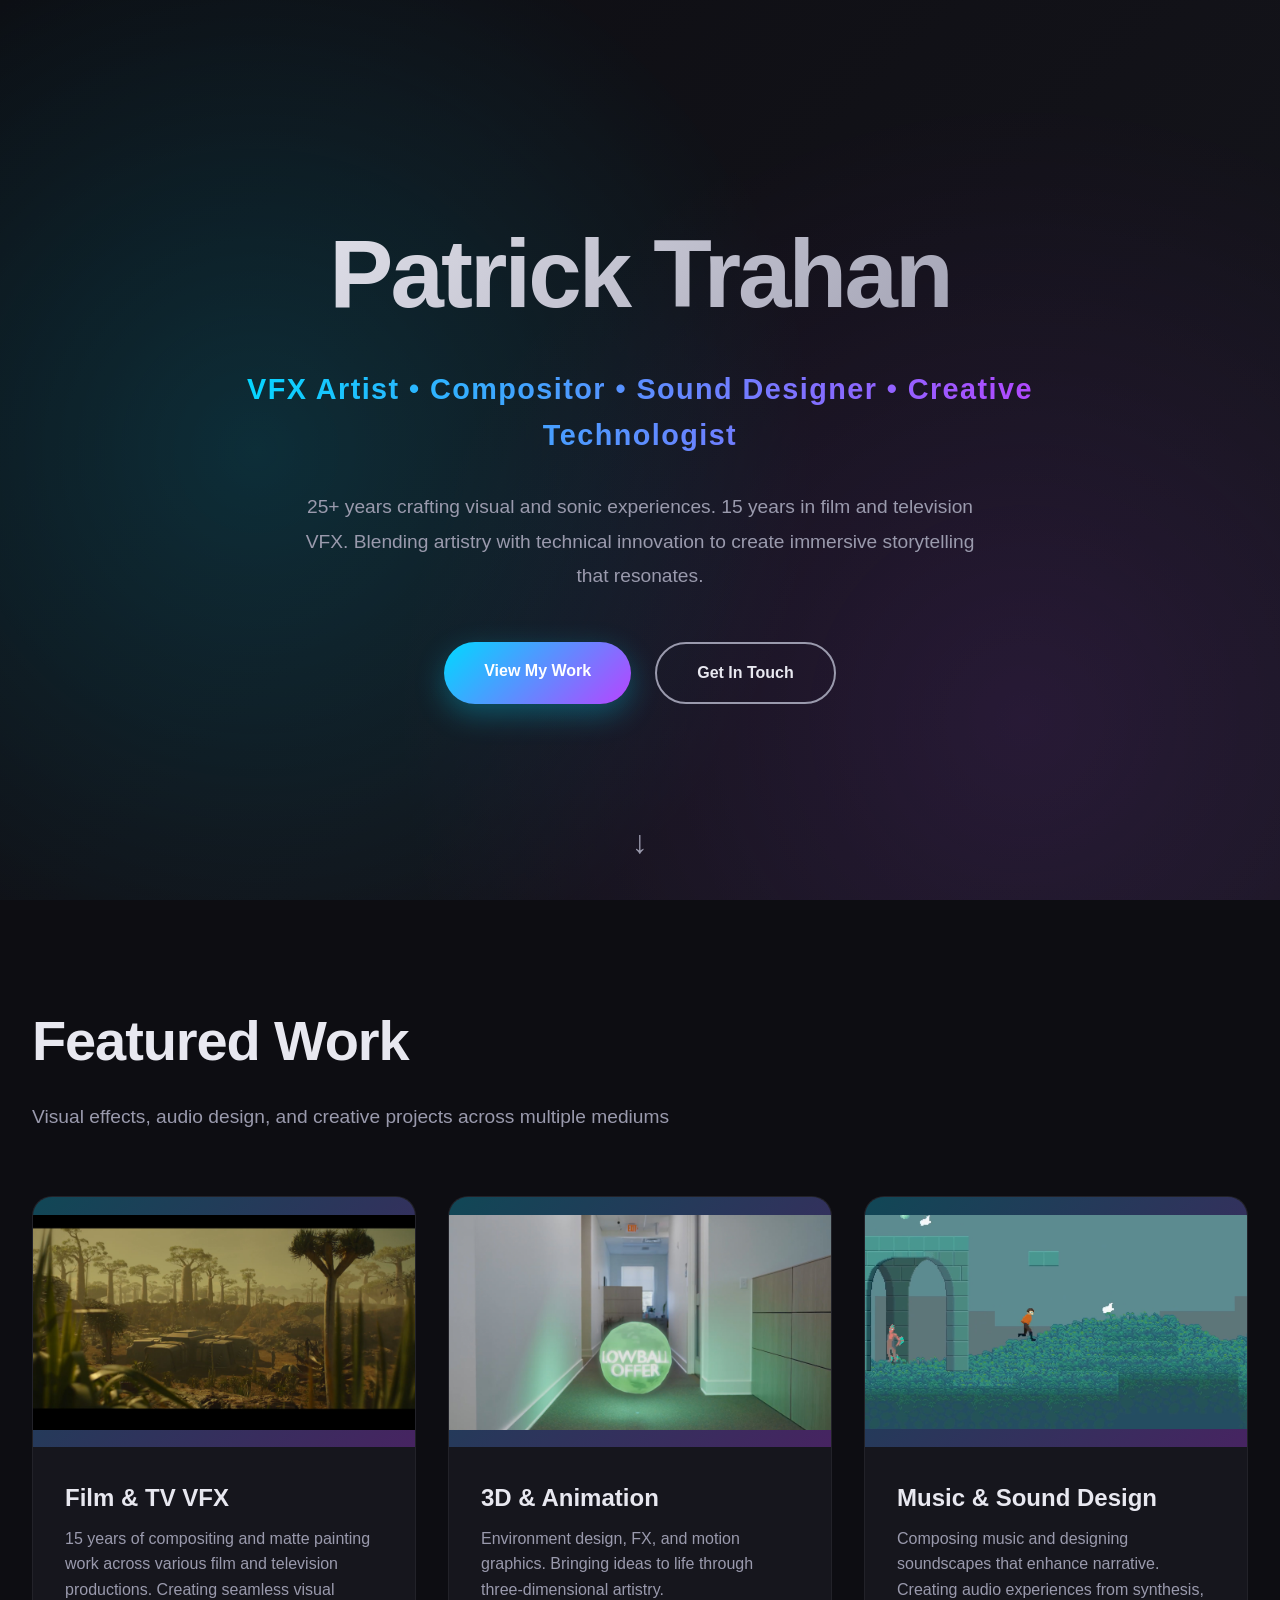
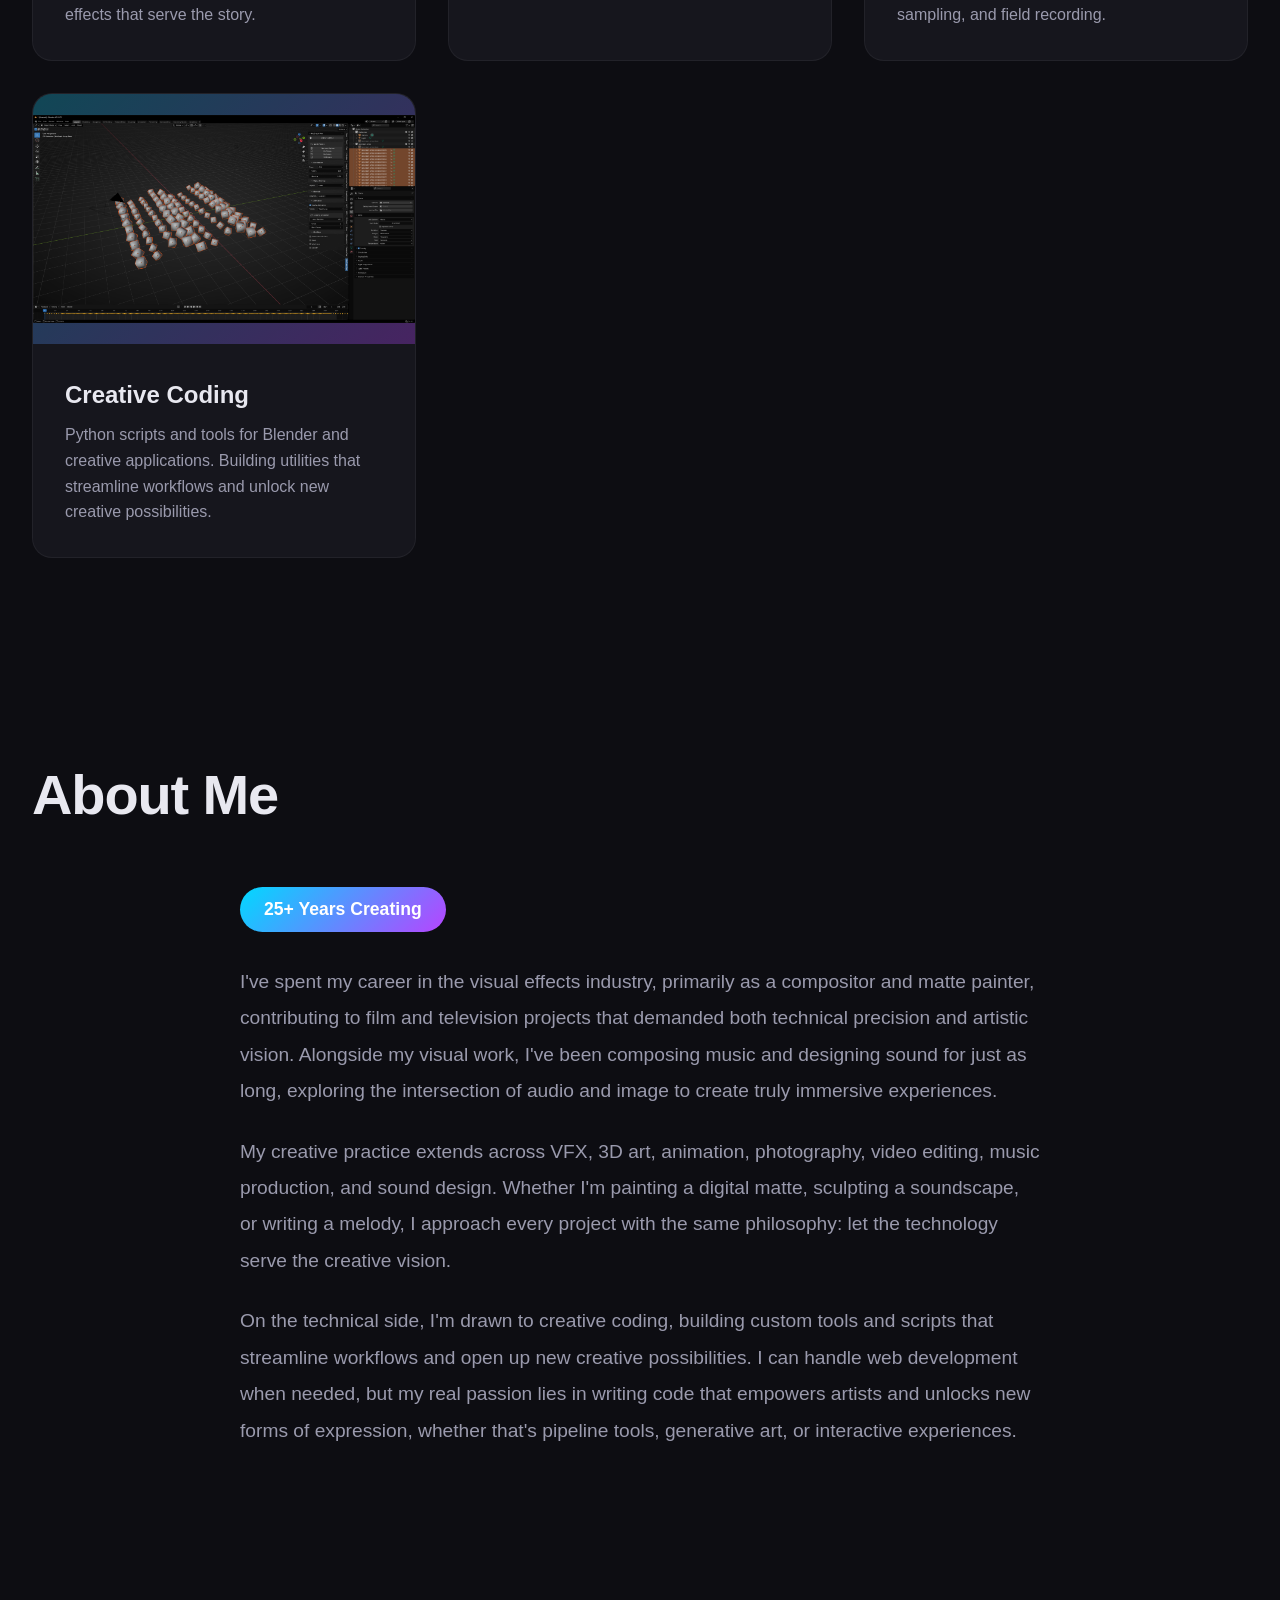
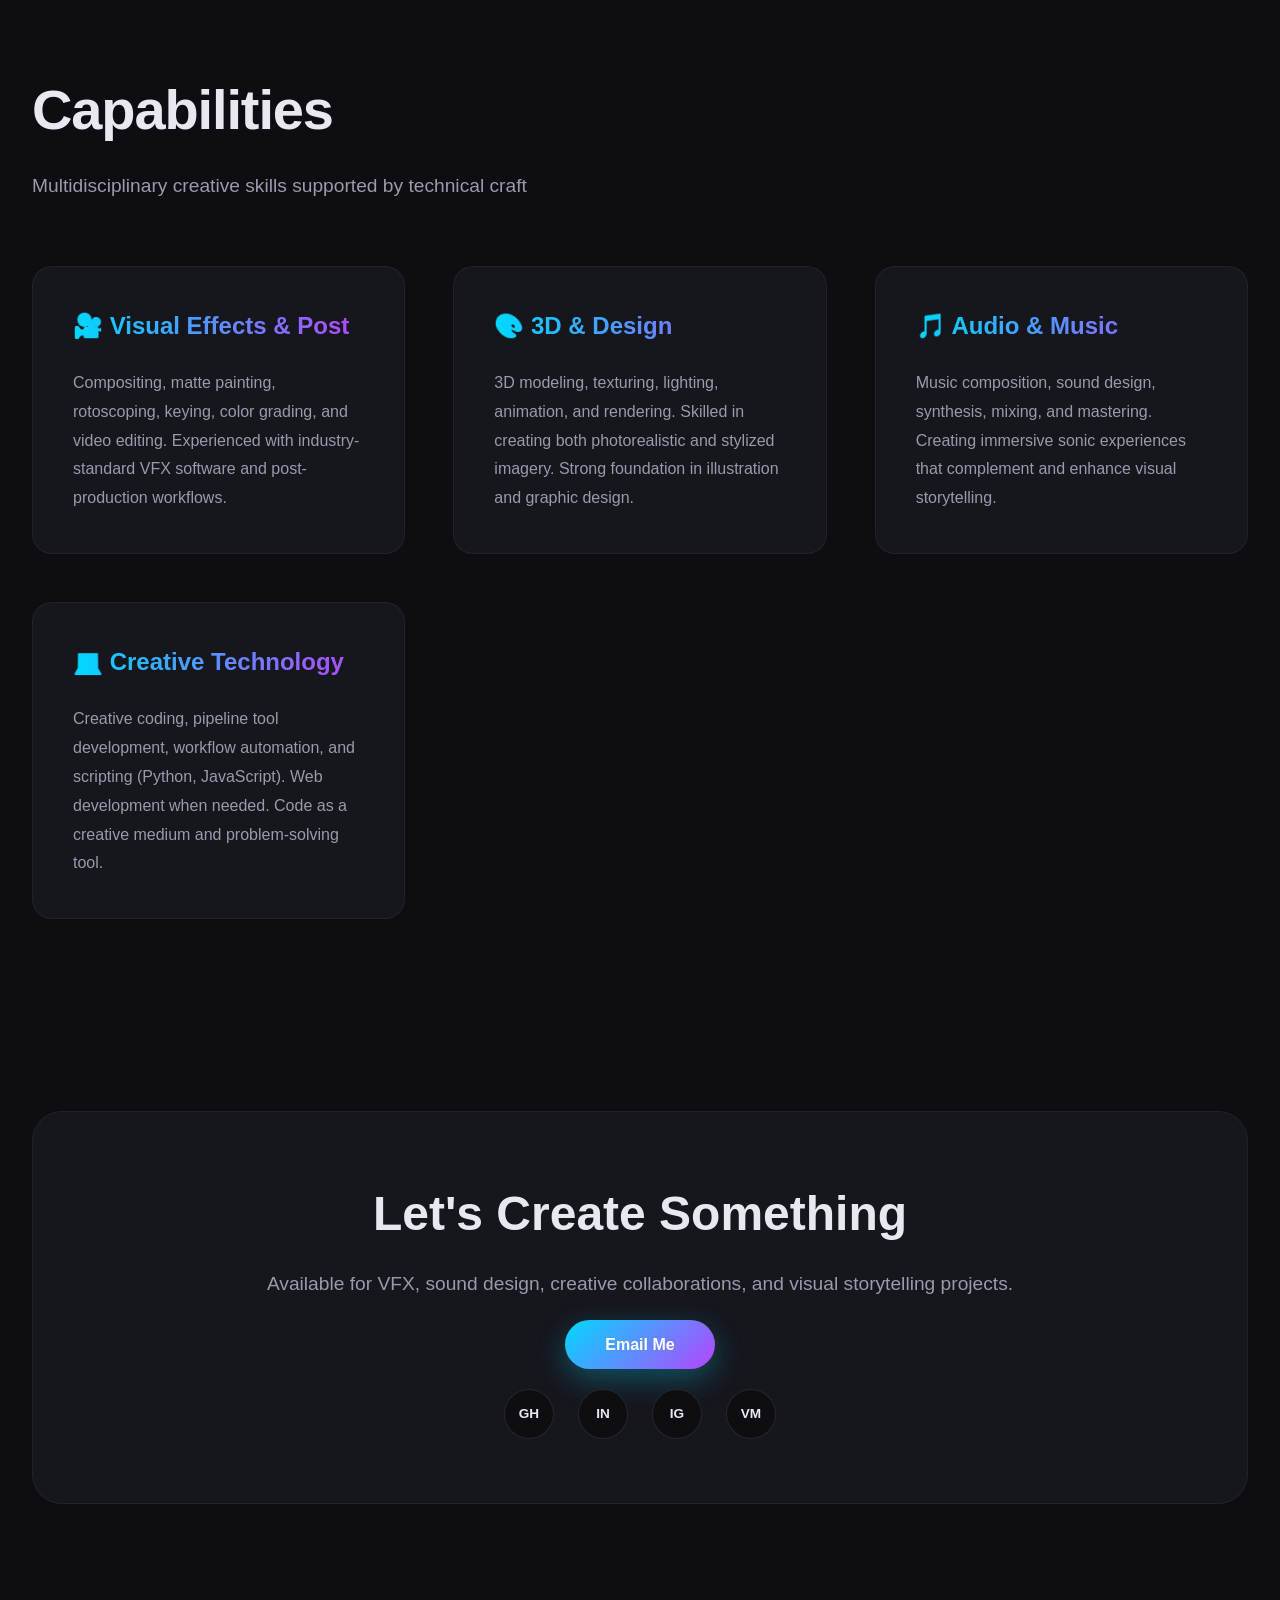
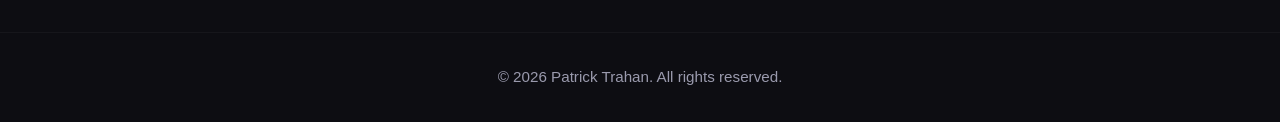
==== commit ebab58b7: "footer copyright" ====
--- a/index.html
+++ b/index.html
@@ -3,9 +3,60 @@
 <head>
     <meta charset="UTF-8">
     <meta name="viewport" content="width=device-width, initial-scale=1.0">
-    <title>Patrick Trahan - VFX Artist & Digital Creative</title>
-    <link rel="stylesheet" href="styles.css">
+        <title>Patrick Trahan - VFX Artist & Digital Creative</title>
+        <link rel="stylesheet" href="styles.css">
+        <link rel="icon" href="media/images/3D/3D Cubes.png" type="image/png">
+        <meta name="description" content="Patrick Trahan — VFX artist, compositor, sound designer and creative technologist. 25+ years creating visual effects, music, and creative code for film, TV, and media. Available for VFX, sound design, and creative collaborations.">
+        <meta name="keywords" content="VFX, visual effects, compositor, matte painting, sound design, music composition, creative coding, 3D, motion graphics, audio post, pipeline tools, Blender, Python">
+        <meta name="author" content="Patrick Trahan">
+        <meta name="robots" content="index, follow">
+        <link rel="canonical" href="https://patrickdtrahan.com/">
+
+        <!-- Open Graph -->
+        <meta property="og:title" content="Patrick Trahan - VFX Artist & Digital Creative">
+        <meta property="og:description" content="VFX, compositing, sound design, and creative coding by Patrick Trahan. 25+ years of film, TV and media experience. Available for hire.">
+        <meta property="og:type" content="website">
+        <meta property="og:url" content="https://patrickdtrahan.com/">
+        <meta property="og:image" content="https://patrickdtrahan.com/media/images/3D/3D Cubes.png"">
+
+        <!-- Twitter Card -->
+        <meta name="twitter:card" content="summary_large_image">
+        <meta name="twitter:title" content="Patrick Trahan - VFX Artist & Digital Creative">
+        <meta name="twitter:description" content="VFX, compositing, sound design, and creative coding by Patrick Trahan. 25+ years of film, TV and media experience.">
+        <meta name="twitter:image" content="https://patrickdtrahan.com/media/images/3D/3D Cubes.png">
+
+        <!-- Structured data (JSON-LD) -->
+        <script type="application/ld+json">
+        {
+            "@context": "https://schema.org",
+            "@type": "Person",
+            "name": "Patrick Trahan",
+            "url": "https://patrickdtrahan.com/",
+            "email": "mailto:patrickdtrahan@gmail.com",
+            "jobTitle": "VFX Artist, Compositor, Sound Designer, Creative Technologist",
+            "description": "VFX artist and sound designer offering compositing, matte painting, music composition, sound design, and creative code for film, TV, and media.",
+            "sameAs": [
+                "https://github.com/patricktrahan",
+                "https://www.linkedin.com/in/patricktrahan/",
+                "https://www.instagram.com/ptrahn/",
+                "https://vimeo.com/user2691480"
+            ],
+            "knowsAbout": ["Visual Effects","Compositing","Matte Painting","Sound Design","Music Composition","Creative Coding","3D","Motion Graphics"]
+        }
+        </script>
 </head>
+
+<!-- Google tag (gtag.js) -->
+<script async src="https://www.googletagmanager.com/gtag/js?id=G-539ZQCZRWC"></script>
+<script>
+  window.dataLayer = window.dataLayer || [];
+  function gtag(){dataLayer.push(arguments);}
+  gtag('js', new Date());
+
+  gtag('config', 'G-539ZQCZRWC');
+</script>
+
+
 <body>
     <!-- Hero Section -->
     <section class="hero">
@@ -374,6 +425,14 @@
         </div>
     </div>
 
+    <footer class="site-footer">
+        <div class="site-footer-inner">
+            <p>© <span id="copy-year">2025</span> Patrick Trahan. All rights reserved.</p>
+        </div>
+    </footer>
+
+
+
     <script src="script.js"></script>
 </body>
 </html>
--- a/styles.css
+++ b/styles.css
@@ -833,3 +833,17 @@
         padding: 2rem 1.5rem;
     }
 }
+
+/* Footer */
+.site-footer {
+    padding: 2rem 1rem;
+    text-align: center;
+    border-top: 1px solid rgba(255,255,255,0.04);
+    margin-top: 2rem;
+}
+.site-footer .site-footer-inner {
+    max-width: 1200px;
+    margin: 0 auto;
+    color: var(--text-dim);
+    font-size: 0.95rem;
+}
